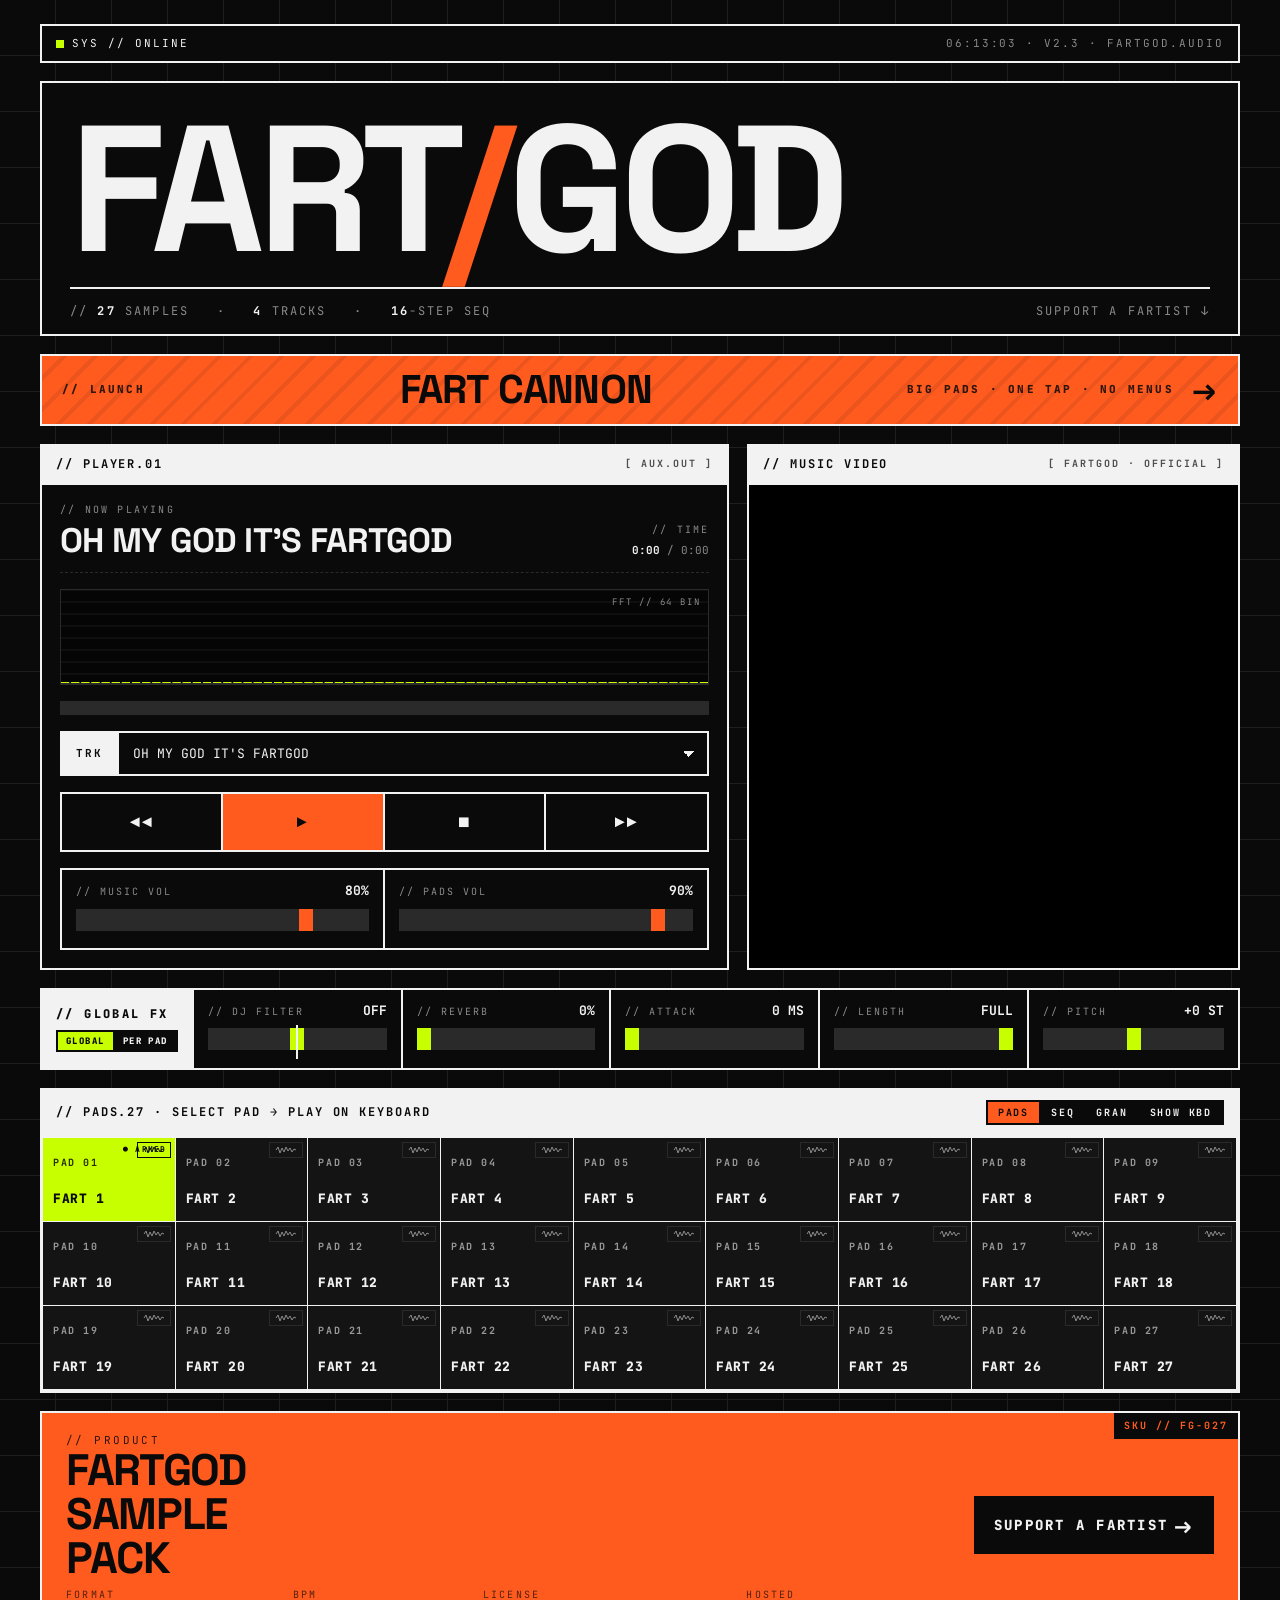
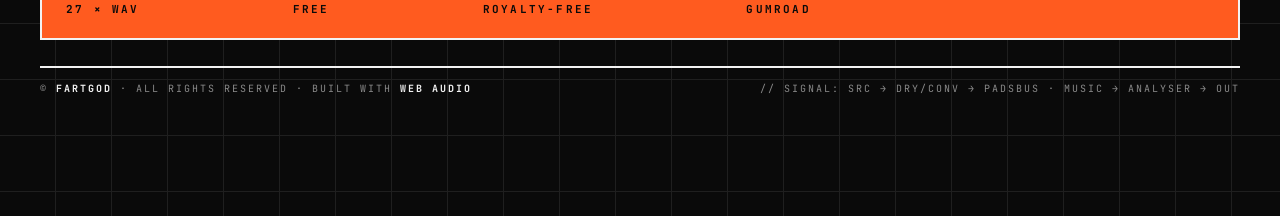
==== index.html @ 4e1d1c71 "Per-pad start/end trim + per-pad DJ filter scope PER-PAD TRIM - Each pad gets a small waveform icon " ====
<!DOCTYPE html>
<html lang="en">
<head>
    <meta charset="UTF-8">
    <meta name="viewport" content="width=device-width, initial-scale=1.0, maximum-scale=1.0, user-scalable=no">
    <meta name="theme-color" content="#0a0a0a">
    <title>fartGOD // SAMPLE PACK</title>
    <link rel="preconnect" href="https://fonts.googleapis.com">
    <link rel="preconnect" href="https://fonts.gstatic.com" crossorigin>
    <link href="https://fonts.googleapis.com/css2?family=JetBrains+Mono:wght@400;500;700;800&family=Space+Grotesk:wght@500;700&display=swap" rel="stylesheet">
    <style>
        :root {
            --bg: #0a0a0a;
            --fg: #f2f2f2;
            --dim: #8a8a8a;
            --mute: #2a2a2a;
            --line: #1f1f1f;
            --accent: #ff5b1f;
            --accent-2: #c8ff00;
            --pad: #141414;
            --pad-hi: #1c1c1c;
            --black-key: #060606;
        }

        * { margin: 0; padding: 0; box-sizing: border-box; }

        html, body {
            background: var(--bg);
            color: var(--fg);
            font-family: 'JetBrains Mono', ui-monospace, Menlo, monospace;
            font-size: 14px;
            line-height: 1.4;
            -webkit-font-smoothing: antialiased;
            -webkit-tap-highlight-color: transparent;
            /* Vertical scroll only — disables double-tap zoom AND
               horizontal swipe-pan on the whole page. */
            touch-action: pan-y;
            overscroll-behavior: none;
        }
        input[type="range"] { touch-action: none; }
        button, .pad, .step, .wkey, .bkey { touch-action: manipulation; }

        /* No text highlighting on double-tap — feels like an app */
        html, body, button, .pad, .step, .head, .topbar, .footer,
        .hero, .module-head, .knob .klbl, .gfx .klbl, .gran-knob .klbl,
        .seq-editing, .pack-head-actions, .seq-transport, .stepper,
        .buy, .cannon, .rev-cycle, .oct-ctrl, .kbd-head {
            -webkit-user-select: none;
            user-select: none;
        }
        input[type="number"], select { -webkit-user-select: text; user-select: text; }

        /* Bigger slider hit targets — easier to grab on touch screens */
        input[type="range"] { height: 22px !important; }
        input[type="range"]::-webkit-slider-thumb { width: 14px !important; height: 22px !important; }
        input[type="range"]::-moz-range-thumb    { width: 14px !important; height: 22px !important; }

        body {
            min-height: 100vh;
            background-image:
                linear-gradient(var(--line) 1px, transparent 1px),
                linear-gradient(90deg, var(--line) 1px, transparent 1px);
            background-size: 56px 56px;
            background-position: -1px -1px;
            overflow-x: hidden;
        }

        .wrap {
            max-width: 1240px;
            margin: 0 auto;
            padding: 24px 20px 120px;
        }

        /* Top bar */
        .topbar {
            display: flex;
            justify-content: space-between;
            align-items: center;
            border: 2px solid var(--fg);
            padding: 10px 14px;
            background: var(--bg);
            font-size: 11px;
            text-transform: uppercase;
            letter-spacing: 0.18em;
            margin-bottom: 18px;
        }
        .topbar .meta { color: var(--dim); }
        .topbar .live::before {
            content: "";
            display: inline-block;
            width: 8px; height: 8px;
            background: var(--accent-2);
            margin-right: 8px;
            vertical-align: middle;
            animation: blink 1.2s steps(2) infinite;
        }
        @keyframes blink { 50% { opacity: 0.2; } }

        /* Hero */
        .hero {
            border: 2px solid var(--fg);
            background: var(--bg);
            padding: 28px 28px 0;
            position: relative;
            overflow: hidden;
            margin-bottom: 18px;
        }
        .hero h1 {
            font-family: 'Space Grotesk', sans-serif;
            font-weight: 700;
            font-size: clamp(56px, 14vw, 184px);
            letter-spacing: -0.04em;
            line-height: 0.88;
            text-transform: uppercase;
            color: var(--fg);
            margin: 0;
        }
        .hero h1 .slash { color: var(--accent); }
        .hero .tag {
            display: flex;
            justify-content: space-between;
            align-items: flex-end;
            margin-top: 18px;
            padding: 14px 0;
            border-top: 2px solid var(--fg);
            font-size: 12px;
            text-transform: uppercase;
            letter-spacing: 0.18em;
            color: var(--dim);
            flex-wrap: wrap;
            gap: 12px;
        }
        .hero .tag b { color: var(--fg); font-weight: 700; }

        /* Grid */
        .grid {
            display: grid;
            grid-template-columns: 1.4fr 1fr;
            gap: 18px;
        }
        @media (max-width: 900px) {
            .grid { grid-template-columns: 1fr; }
        }

        /* Module */
        .module {
            border: 2px solid var(--fg);
            background: var(--bg);
            display: flex;
            flex-direction: column;
        }
        .module-head {
            display: flex;
            justify-content: space-between;
            align-items: center;
            padding: 10px 14px;
            border-bottom: 2px solid var(--fg);
            background: var(--fg);
            color: var(--bg);
            font-weight: 700;
            text-transform: uppercase;
            letter-spacing: 0.16em;
            font-size: 12px;
            flex-wrap: wrap;
            gap: 8px;
        }
        .module-head .id {
            font-size: 10px;
            opacity: 0.7;
            letter-spacing: 0.2em;
        }
        .module-body {
            padding: 18px;
            display: flex;
            flex-direction: column;
            gap: 16px;
            flex: 1;
        }

        /* Player */
        .player .now {
            display: flex;
            align-items: flex-end;
            justify-content: space-between;
            gap: 16px;
            padding-bottom: 14px;
            border-bottom: 1px dashed var(--mute);
        }
        .player .now .track {
            font-family: 'Space Grotesk', sans-serif;
            font-size: clamp(22px, 3.4vw, 34px);
            font-weight: 700;
            letter-spacing: -0.02em;
            line-height: 1.05;
            min-width: 0;
            word-break: break-word;
        }
        .player .now .lbl {
            font-size: 10px;
            letter-spacing: 0.22em;
            text-transform: uppercase;
            color: var(--dim);
            margin-bottom: 6px;
        }
        .player .now .time {
            font-size: 11px;
            color: var(--dim);
            text-align: right;
            white-space: nowrap;
        }
        .player .time b { color: var(--fg); font-weight: 700; }

        /* Visualizer */
        .viz {
            position: relative;
            height: 96px;
            background: #050505;
            border: 1px solid var(--mute);
            overflow: hidden;
        }
        .viz canvas { display: block; width: 100%; height: 100%; }
        .viz::after {
            content: "FFT // 64 BIN";
            position: absolute;
            top: 6px; right: 8px;
            font-size: 9px;
            letter-spacing: 0.2em;
            color: var(--dim);
            pointer-events: none;
        }

        /* Progress */
        .progress {
            position: relative;
            height: 14px;
            background: var(--mute);
            cursor: pointer;
        }
        .progress-fill {
            position: absolute;
            top: 0; left: 0; bottom: 0;
            width: 0%;
            background: var(--accent);
            pointer-events: none;
        }

        /* Transport */
        .transport {
            display: grid;
            grid-template-columns: repeat(4, 1fr);
            gap: 0;
            border: 2px solid var(--fg);
        }
        .tbtn {
            background: var(--bg);
            color: var(--fg);
            border: none;
            border-right: 2px solid var(--fg);
            padding: 16px 8px;
            font-family: inherit;
            font-size: 16px;
            font-weight: 700;
            cursor: pointer;
            transition: background 60ms linear, color 60ms linear;
            text-transform: uppercase;
            letter-spacing: 0.1em;
            min-height: 56px;
            display: flex;
            align-items: center;
            justify-content: center;
        }
        .tbtn:last-child { border-right: none; }
        .tbtn:hover { background: var(--fg); color: var(--bg); }
        .tbtn:active { background: var(--accent); color: var(--bg); }
        .tbtn.primary { background: var(--accent); color: var(--bg); }
        .tbtn.primary:hover { background: var(--accent-2); color: var(--bg); }

        /* Song selector */
        .song-pick {
            display: flex;
            align-items: stretch;
            border: 2px solid var(--fg);
        }
        .song-pick label {
            background: var(--fg);
            color: var(--bg);
            padding: 0 14px;
            display: flex;
            align-items: center;
            font-size: 11px;
            font-weight: 700;
            text-transform: uppercase;
            letter-spacing: 0.18em;
        }
        .song-pick select {
            flex: 1;
            background: var(--bg);
            color: var(--fg);
            border: none;
            border-left: 2px solid var(--fg);
            padding: 12px 14px;
            font-family: inherit;
            font-size: 13px;
            cursor: pointer;
            appearance: none;
            -webkit-appearance: none;
            background-image:
                linear-gradient(45deg, transparent 50%, var(--fg) 50%),
                linear-gradient(135deg, var(--fg) 50%, transparent 50%);
            background-position: calc(100% - 18px) 50%, calc(100% - 12px) 50%;
            background-size: 6px 6px;
            background-repeat: no-repeat;
            padding-right: 36px;
        }
        .song-pick select:focus { outline: 2px solid var(--accent); outline-offset: -4px; }

        /* Knob row — 2 sliders: MUSIC VOL / PADS VOL (reverb moved to GLOBAL FX) */
        .knob-row {
            display: grid;
            grid-template-columns: repeat(2, 1fr);
            gap: 0;
            border: 2px solid var(--fg);
        }
        .knob {
            padding: 12px 14px;
            border-right: 2px solid var(--fg);
        }
        .knob:last-child { border-right: none; }
        .knob .klbl {
            display: flex;
            justify-content: space-between;
            align-items: baseline;
            font-size: 10px;
            text-transform: uppercase;
            letter-spacing: 0.2em;
            color: var(--dim);
            margin-bottom: 8px;
        }
        .knob .klbl b { color: var(--fg); font-weight: 700; font-size: 13px; letter-spacing: 0; }
        .knob input[type="range"] {
            width: 100%;
            height: 10px;
            -webkit-appearance: none;
            appearance: none;
            background: var(--mute);
            outline: none;
            cursor: pointer;
        }
        .knob input[type="range"]::-webkit-slider-thumb {
            -webkit-appearance: none;
            appearance: none;
            width: 6px;
            height: 18px;
            background: var(--accent);
            cursor: pointer;
            border: none;
        }
        .knob input[type="range"]::-moz-range-thumb {
            width: 6px;
            height: 18px;
            background: var(--accent);
            cursor: pointer;
            border: none;
            border-radius: 0;
        }
        @media (max-width: 600px) {
            .knob-row { grid-template-columns: 1fr; }
            .knob { border-right: none; border-bottom: 2px solid var(--fg); }
            .knob:last-child { border-bottom: none; }
        }

        /* Buy block */
        .buy {
            border: 2px solid var(--fg);
            background: var(--accent);
            color: var(--bg);
            padding: 22px;
            display: flex;
            flex-direction: column;
            justify-content: space-between;
            position: relative;
            overflow: hidden;
            min-height: 320px;
        }
        .buy .barcode {
            position: absolute;
            top: 0; right: 0;
            padding: 6px 10px;
            background: var(--bg);
            color: var(--accent);
            font-size: 10px;
            letter-spacing: 0.2em;
            font-weight: 700;
        }
        .buy h2 {
            font-family: 'Space Grotesk', sans-serif;
            font-size: clamp(38px, 6vw, 64px);
            line-height: 0.92;
            letter-spacing: -0.03em;
            text-transform: uppercase;
            margin-bottom: 10px;
        }
        .buy .detail {
            font-size: 11px;
            text-transform: uppercase;
            letter-spacing: 0.2em;
            margin-top: 10px;
            display: grid;
            grid-template-columns: 1fr 1fr;
            gap: 6px 16px;
        }
        .buy .detail div span { display: block; opacity: 0.7; font-size: 10px; }
        .buy .detail div b { display: block; font-weight: 700; }
        .buy .cta {
            display: flex;
            align-items: center;
            justify-content: space-between;
            background: var(--bg);
            color: var(--fg);
            padding: 16px 18px;
            font-weight: 800;
            text-transform: uppercase;
            letter-spacing: 0.16em;
            font-size: 14px;
            text-decoration: none;
            margin-top: 22px;
            border: 2px solid var(--bg);
            transition: background 80ms linear, color 80ms linear;
        }
        .buy .cta:hover {
            background: var(--accent-2);
            color: var(--bg);
            border-color: var(--bg);
        }
        .buy .cta .arrow {
            font-family: 'Space Grotesk', sans-serif;
            font-weight: 700;
            font-size: 22px;
            line-height: 1;
        }

        /* Sample pack module */
        .pack { margin-top: 18px; }
        .pack-head-actions {
            display: flex;
            gap: 0;
            border: 2px solid var(--bg);
            flex-wrap: wrap;
        }
        .pack-head-actions button {
            background: var(--bg);
            color: var(--fg);
            border: none;
            border-left: 2px solid var(--bg);
            padding: 4px 10px;
            font-family: inherit;
            font-size: 10px;
            font-weight: 700;
            text-transform: uppercase;
            letter-spacing: 0.18em;
            cursor: pointer;
        }
        .pack-head-actions button:first-child { border-left: none; }
        .pack-head-actions button.on { background: var(--accent); color: var(--bg); }
        .pack-head-actions button.mode-seq { background: var(--accent-2); color: var(--bg); }
        .pack-head-actions button.mode-tab.on[data-mode="PADS"] { background: var(--accent);   color: var(--bg); }
        .pack-head-actions button.mode-tab.on[data-mode="SEQ"]  { background: var(--accent-2); color: var(--bg); }
        .pack-head-actions button.mode-tab.on[data-mode="GRAN"] { background: #b06bff;         color: var(--bg); }

        .pads {
            display: grid;
            grid-template-columns: repeat(9, 1fr);
            gap: 0;
            border: 1px solid var(--fg);
        }
        @media (max-width: 900px) { .pads { grid-template-columns: repeat(6, 1fr); } }
        @media (max-width: 520px) { .pads { grid-template-columns: repeat(4, 1fr); } }
        .pad {
            position: relative;
            background: var(--pad);
            color: var(--fg);
            border: none;
            border-right: 1px solid var(--fg);
            border-bottom: 1px solid var(--fg);
            padding: 18px 10px 14px;
            cursor: pointer;
            font-family: inherit;
            font-weight: 700;
            font-size: 13px;
            text-align: left;
            min-height: 84px;
            transition: background 60ms linear;
            display: flex;
            flex-direction: column;
            justify-content: space-between;
        }
        .pad:hover { background: var(--pad-hi); }
        .pad:active, .pad.fire { background: var(--accent); color: var(--bg); }
        .pad.armed {
            background: var(--accent-2);
            color: var(--bg);
        }
        .pad.armed::after {
            content: "● ARMED";
            position: absolute;
            top: 6px; right: 8px;
            font-size: 8px;
            letter-spacing: 0.16em;
            font-weight: 700;
        }
        .pad .num {
            font-size: 10px;
            opacity: 0.6;
            letter-spacing: 0.16em;
            text-transform: uppercase;
        }
        .pad .name {
            font-size: 13px;
            font-weight: 800;
            text-transform: uppercase;
            letter-spacing: 0.04em;
            margin-top: 6px;
        }
        .pad.armed .num, .pad:active .num, .pad.fire .num { opacity: 0.85; }
        .pad .seq-flag {
            position: absolute;
            top: 6px;
            right: 8px;
            font-size: 9px;
            font-weight: 800;
            letter-spacing: 0.1em;
            background: var(--accent-2);
            color: var(--bg);
            padding: 1px 5px;
            display: none;
        }
        .pad.has-seq .seq-flag { display: block; }
        .pad.armed .seq-flag { display: none; }

        /* Tiny waveform icon — opens the trim editor for that pad */
        .pad-edit {
            position: absolute;
            top: 4px;
            right: 4px;
            background: transparent;
            color: var(--dim);
            border: 1px solid var(--mute);
            padding: 3px 5px;
            cursor: pointer;
            line-height: 0;
            z-index: 2;
            transition: color 60ms linear, border-color 60ms linear, background 60ms linear;
        }
        .pad-edit:hover {
            color: var(--accent-2);
            border-color: var(--accent-2);
            background: rgba(0,0,0,0.4);
        }
        .pad-edit svg { display: block; }
        .pad.armed .pad-edit { color: var(--bg); border-color: var(--bg); }
        .pad.armed .pad-edit:hover { color: var(--bg); border-color: var(--bg); background: rgba(255,255,255,0.18); }
        .pad.has-trim .pad-edit { color: var(--accent-2); border-color: var(--accent-2); }

        /* Trim modal */
        .trim-modal {
            display: none;
            position: fixed;
            inset: 0;
            background: rgba(0,0,0,0.85);
            z-index: 1000;
            align-items: center;
            justify-content: center;
            padding: 20px;
        }
        .trim-modal.show { display: flex; }
        .trim-content {
            background: var(--bg);
            border: 2px solid var(--fg);
            width: 100%;
            max-width: 720px;
        }
        .trim-head {
            background: var(--fg);
            color: var(--bg);
            padding: 10px 14px;
            display: flex;
            justify-content: space-between;
            align-items: center;
            font-size: 12px;
            text-transform: uppercase;
            letter-spacing: 0.18em;
            font-weight: 700;
            border-bottom: 2px solid var(--fg);
        }
        .trim-head b { color: var(--accent); }
        .trim-head button {
            background: var(--bg);
            color: var(--fg);
            border: none;
            padding: 4px 14px;
            font-family: inherit;
            font-weight: 800;
            font-size: 11px;
            text-transform: uppercase;
            letter-spacing: 0.16em;
            cursor: pointer;
        }
        .trim-head button:hover { background: var(--accent); color: var(--bg); }
        .trim-wave-wrap {
            position: relative;
            height: 180px;
            background: #050505;
            overflow: hidden;
            border-bottom: 2px solid var(--fg);
            user-select: none;
            touch-action: none;
        }
        .trim-canvas { width: 100%; height: 100%; display: block; }
        .trim-region {
            position: absolute;
            top: 0; bottom: 0;
            background: rgba(255, 91, 31, 0.18);
            border-left: 2px solid var(--accent);
            border-right: 2px solid var(--accent);
            pointer-events: none;
            z-index: 1;
        }
        .trim-handle {
            position: absolute;
            top: 0; bottom: 0;
            width: 14px;
            margin-left: -7px;
            cursor: ew-resize;
            z-index: 3;
            background: transparent;
        }
        .trim-handle::after {
            content: "";
            position: absolute;
            left: 5px;
            top: 0;
            bottom: 0;
            width: 4px;
            background: var(--accent);
        }
        .trim-handle:hover::after { background: var(--accent-2); }
        .trim-controls {
            padding: 12px 16px;
            display: flex;
            align-items: center;
            gap: 18px;
            font-size: 11px;
            text-transform: uppercase;
            letter-spacing: 0.18em;
            color: var(--dim);
            flex-wrap: wrap;
        }
        .trim-controls b { color: var(--accent); font-weight: 700; }
        .trim-controls button {
            background: var(--bg);
            color: var(--fg);
            border: 2px solid var(--fg);
            padding: 8px 14px;
            font-family: inherit;
            font-weight: 800;
            font-size: 11px;
            text-transform: uppercase;
            letter-spacing: 0.16em;
            cursor: pointer;
        }
        .trim-controls button:hover { background: var(--fg); color: var(--bg); }
        .trim-controls #trim-preview { margin-left: auto; }

        /* GFX scope toggle (Global vs Per Pad) */
        .fx-scope {
            display: flex;
            align-items: stretch;
            border: 2px solid var(--bg);
            background: var(--bg);
            margin-top: 4px;
        }
        .fx-scope button {
            background: var(--bg);
            color: var(--fg);
            border: none;
            border-right: 2px solid var(--bg);
            padding: 3px 8px;
            font-family: inherit;
            font-size: 9px;
            font-weight: 800;
            letter-spacing: 0.16em;
            text-transform: uppercase;
            cursor: pointer;
        }
        .fx-scope button:last-child { border-right: none; }
        .fx-scope button.on { background: var(--accent-2); color: var(--bg); }

        /* Sequencer */
        .seq {
            display: none;
            border-top: 2px solid var(--fg);
        }
        .seq.show { display: block; }
        .seq-bar {
            display: flex;
            align-items: stretch;
            border-bottom: 2px solid var(--fg);
            flex-wrap: wrap;
        }
        .seq-transport {
            display: flex;
            border-right: 2px solid var(--fg);
        }
        .seq-transport button {
            background: var(--bg);
            color: var(--fg);
            border: none;
            border-right: 2px solid var(--fg);
            padding: 12px 16px;
            font-family: inherit;
            font-size: 13px;
            font-weight: 800;
            cursor: pointer;
            text-transform: uppercase;
            letter-spacing: 0.12em;
            min-width: 56px;
        }
        .seq-transport button:last-child { border-right: none; }
        .seq-transport button:hover { background: var(--fg); color: var(--bg); }
        .seq-transport button.play.on { background: var(--accent); color: var(--bg); }
        .stepper {
            display: flex;
            align-items: stretch;
            border-right: 2px solid var(--fg);
        }
        .stepper:last-child { border-right: none; }
        .stepper .slbl {
            background: var(--fg);
            color: var(--bg);
            padding: 0 12px;
            display: flex;
            align-items: center;
            font-size: 10px;
            font-weight: 700;
            text-transform: uppercase;
            letter-spacing: 0.2em;
        }
        .stepper input[type="number"] {
            width: 64px;
            background: var(--bg);
            color: var(--fg);
            border: none;
            border-left: 2px solid var(--fg);
            border-right: 2px solid var(--fg);
            padding: 0 8px;
            font-family: inherit;
            font-size: 14px;
            font-weight: 700;
            text-align: center;
            -moz-appearance: textfield;
        }
        .stepper input[type="number"]::-webkit-outer-spin-button,
        .stepper input[type="number"]::-webkit-inner-spin-button {
            -webkit-appearance: none;
            margin: 0;
        }
        .stepper button {
            background: var(--bg);
            color: var(--fg);
            border: none;
            padding: 0 14px;
            font-family: inherit;
            font-size: 16px;
            font-weight: 700;
            cursor: pointer;
        }
        .stepper button.minus { border-right: 2px solid var(--fg); }
        .stepper button.plus  { border-left: 2px solid var(--fg); }
        .stepper button:hover { background: var(--fg); color: var(--bg); }

        .seq-editing {
            padding: 10px 14px;
            font-size: 11px;
            text-transform: uppercase;
            letter-spacing: 0.18em;
            background: var(--bg);
            color: var(--dim);
        }
        .seq-editing b { color: var(--fg); font-weight: 700; }
        .seq-editing .step-counter { color: var(--accent-2); font-weight: 700; }

        .seq-steps-wrap { overflow-x: auto; }
        .seq-steps {
            display: grid;
            border-top: 1px solid var(--fg);
            min-width: 100%;
        }
        .step {
            background: var(--pad);
            color: var(--dim);
            border: none;
            border-right: 1px solid var(--fg);
            border-bottom: 1px solid var(--fg);
            cursor: pointer;
            padding: 14px 2px 10px;
            font-family: inherit;
            font-size: 10px;
            font-weight: 800;
            text-align: center;
            min-height: 64px;
            min-width: 36px;
            transition: background 60ms linear;
            display: flex;
            flex-direction: column;
            justify-content: space-between;
            align-items: center;
            text-transform: uppercase;
            letter-spacing: 0.1em;
        }
        .step.beat { background: var(--pad-hi); }
        .step:hover { background: #222; }
        .step.on { background: var(--accent); color: var(--bg); }
        .step.now {
            background: var(--accent-2) !important;
            color: var(--bg) !important;
            box-shadow: inset 0 0 0 3px var(--bg);
            z-index: 2;
            position: relative;
        }
        .step .dot {
            width: 10px;
            height: 10px;
            background: transparent;
            border: 1px solid var(--dim);
        }
        .step.on .dot { background: var(--bg); border-color: var(--bg); }
        .step.now .dot { background: var(--bg); border-color: var(--bg); }
        .step.on.now .dot { background: var(--accent); border-color: var(--accent); }

        /* Granular panel */
        .gran {
            display: none;
            border-top: 2px solid var(--fg);
        }
        .gran.show { display: block; }
        .gran-bar {
            display: flex;
            align-items: stretch;
            border-bottom: 2px solid var(--fg);
            flex-wrap: wrap;
        }
        .gran-info {
            flex: 1;
            display: flex;
            align-items: center;
            padding: 0 14px;
            font-size: 11px;
            text-transform: uppercase;
            letter-spacing: 0.18em;
            color: var(--dim);
            min-height: 44px;
        }
        .gran-info b { color: var(--accent-2); font-weight: 700; margin-left: 8px; }
        .gran-knobs {
            display: grid;
            grid-template-columns: repeat(4, 1fr);
            gap: 0;
        }
        @media (max-width: 900px) { .gran-knobs { grid-template-columns: repeat(2, 1fr); } }
        @media (max-width: 520px) { .gran-knobs { grid-template-columns: 1fr; } }
        .gran-knob {
            padding: 12px 14px;
            border-right: 1px solid var(--fg);
            border-bottom: 1px solid var(--fg);
        }
        .gran-knob:last-child { border-right: none; }
        .gran-knob .klbl {
            display: flex;
            justify-content: space-between;
            align-items: baseline;
            font-size: 10px;
            text-transform: uppercase;
            letter-spacing: 0.2em;
            color: var(--dim);
            margin-bottom: 8px;
        }
        .gran-knob .klbl b { color: var(--fg); font-weight: 700; font-size: 13px; letter-spacing: 0; }
        .gran-knob input[type="range"] {
            width: 100%;
            height: 10px;
            -webkit-appearance: none;
            appearance: none;
            background: var(--mute);
            outline: none;
            cursor: pointer;
        }
        .gran-knob input[type="range"]::-webkit-slider-thumb {
            -webkit-appearance: none;
            appearance: none;
            width: 6px;
            height: 18px;
            background: var(--accent-2);
            cursor: pointer;
            border: none;
        }
        .gran-knob input[type="range"]::-moz-range-thumb {
            width: 6px;
            height: 18px;
            background: var(--accent-2);
            cursor: pointer;
            border: none;
            border-radius: 0;
        }
        .pack-head-actions button.mode-gran { background: #b06bff; color: var(--bg); }

        /* Music video module (sits in the grid, fills the column) */
        .video {
            display: flex;
            flex-direction: column;
        }
        .video-frame {
            position: relative;
            width: 100%;
            flex: 1;
            min-height: 280px;
            background: #000;
        }
        .video-frame iframe {
            position: absolute;
            inset: 0;
            width: 100%;
            height: 100%;
            border: none;
            display: block;
        }
        @media (max-width: 900px) {
            .video-frame { aspect-ratio: 16 / 9; flex: none; }
        }

        /* Buy block (horizontal — sits below the pack module) */
        .buy.buy-below {
            margin-top: 18px;
            flex-direction: row;
            align-items: center;
            min-height: 0;
            gap: 28px;
            padding: 20px 24px;
        }
        .buy.buy-below > div:not(.barcode) { flex: 1; }
        .buy.buy-below h2 {
            font-size: clamp(28px, 4vw, 44px);
            line-height: 1;
            margin-bottom: 8px;
        }
        .buy.buy-below .detail {
            grid-template-columns: repeat(4, auto);
            gap: 4px 18px;
            margin-top: 8px;
        }
        .buy.buy-below .cta {
            margin-top: 0;
            min-width: 240px;
            flex-shrink: 0;
        }
        @media (max-width: 720px) {
            .buy.buy-below { flex-direction: column; align-items: stretch; gap: 14px; }
            .buy.buy-below .detail { grid-template-columns: repeat(2, 1fr); }
            .buy.buy-below .cta { min-width: 0; }
        }

        /* Global FX strip */
        .gfx {
            margin-top: 18px;
            border: 2px solid var(--fg);
            background: var(--bg);
            display: grid;
            grid-template-columns: auto repeat(5, 1fr);
            align-items: stretch;
        }
        .gfx .gfx-title {
            background: var(--fg);
            color: var(--bg);
            padding: 8px 14px;
            font-weight: 800;
            text-transform: uppercase;
            letter-spacing: 0.2em;
            font-size: 12px;
            display: flex;
            flex-direction: column;
            justify-content: center;
            align-items: flex-start;
            gap: 4px;
            border-right: 2px solid var(--fg);
            min-height: 72px;
            white-space: nowrap;
        }
        .gfx .gfx-knob {
            padding: 12px 14px;
            border-right: 2px solid var(--fg);
            min-width: 0;
        }
        .gfx .gfx-knob:last-child { border-right: none; }
        .gfx .klbl {
            display: flex;
            justify-content: space-between;
            align-items: baseline;
            font-size: 10px;
            text-transform: uppercase;
            letter-spacing: 0.2em;
            color: var(--dim);
            margin-bottom: 8px;
        }
        .gfx .klbl b { color: var(--fg); font-weight: 700; font-size: 13px; letter-spacing: 0; }
        .gfx input[type="range"] {
            width: 100%;
            height: 10px;
            -webkit-appearance: none;
            appearance: none;
            background: var(--mute);
            outline: none;
            cursor: pointer;
        }
        .gfx input[type="range"]::-webkit-slider-thumb {
            -webkit-appearance: none;
            appearance: none;
            width: 6px; height: 18px;
            background: var(--accent-2);
            cursor: pointer;
            border: none;
        }
        .gfx input[type="range"]::-moz-range-thumb {
            width: 6px; height: 18px;
            background: var(--accent-2);
            cursor: pointer;
            border: none;
            border-radius: 0;
        }
        .filter-track {
            position: relative;
        }
        .filter-track::before {
            content: "";
            position: absolute;
            left: 50%;
            top: -3px;
            bottom: -3px;
            width: 2px;
            background: var(--fg);
            transform: translateX(-50%);
            pointer-events: none;
            z-index: 1;
        }
        @media (max-width: 900px) {
            .gfx { grid-template-columns: 1fr 1fr; }
            .gfx .gfx-title { grid-column: 1 / -1; border-right: none; border-bottom: 2px solid var(--fg); }
            .gfx .gfx-knob { border-bottom: 1px solid var(--fg); }
            .gfx .gfx-knob:nth-last-child(-n+2) { border-bottom: none; }
        }
        @media (max-width: 520px) {
            .gfx { grid-template-columns: 1fr; }
            .gfx .gfx-knob { border-right: none; }
            .gfx .gfx-knob:not(:last-child) { border-bottom: 1px solid var(--fg); }
        }

        /* REC arm button */
        .seq-transport button.rec.on {
            background: var(--danger);
            color: var(--fg);
            animation: rec-pulse 1s ease-in-out infinite;
        }
        @keyframes rec-pulse {
            0%, 100% { opacity: 1; }
            50%      { opacity: 0.55; }
        }
        .seq-transport button.metro.on {
            background: var(--accent-2);
            color: var(--bg);
        }

        /* Push BPM + STEPS to the right side of the seq bar */
        .stepper.bpm-stepper { margin-left: auto; }
        @media (max-width: 700px) {
            .stepper.bpm-stepper { margin-left: 0; }
        }

        /* Export button — drag to DAW */
        .seq-transport button.export {
            background: var(--accent-2);
            color: var(--bg);
            cursor: grab;
        }
        .seq-transport button.export:hover { background: var(--accent); color: var(--bg); }
        .seq-transport button.export:active { cursor: grabbing; }
        .seq-transport button.export.empty {
            background: var(--mute);
            color: var(--dim);
            cursor: not-allowed;
        }
        .seq-transport button.export.empty:hover { background: var(--mute); color: var(--dim); }

        /* Reverb style cycle (inside the reverb knob) */
        .rev-cycle {
            display: flex;
            align-items: stretch;
            border: 1px solid var(--fg);
            margin: 4px 0 10px;
            height: 30px;
        }
        .rev-cycle button {
            background: var(--bg);
            color: var(--fg);
            border: none;
            font-family: inherit;
            font-weight: 800;
            font-size: 12px;
            cursor: pointer;
            padding: 0 12px;
            transition: background 60ms linear, color 60ms linear;
        }
        .rev-cycle button:hover { background: var(--accent); color: var(--bg); }
        .rev-cycle button:first-child { border-right: 1px solid var(--fg); }
        .rev-cycle button:last-child  { border-left:  1px solid var(--fg); }
        .rev-cycle .name {
            flex: 1;
            display: flex;
            align-items: center;
            justify-content: center;
            color: var(--accent);
            font-weight: 800;
            font-size: 11px;
            text-transform: uppercase;
            letter-spacing: 0.18em;
            padding: 0 4px;
            text-align: center;
            white-space: nowrap;
            overflow: hidden;
        }

        /* Reverb style strip */
        .fxrack {
            margin-top: 18px;
            border: 2px solid var(--fg);
            background: var(--bg);
            display: flex;
            align-items: stretch;
            flex-wrap: wrap;
        }
        .fxrack .fxlbl {
            background: var(--fg);
            color: var(--bg);
            padding: 10px 14px;
            font-weight: 800;
            font-size: 12px;
            text-transform: uppercase;
            letter-spacing: 0.18em;
            display: flex;
            align-items: center;
        }
        .fxrack .styles {
            flex: 1;
            display: grid;
            grid-template-columns: repeat(6, 1fr);
            border-left: 2px solid var(--fg);
        }
        @media (max-width: 900px) { .fxrack .styles { grid-template-columns: repeat(3, 1fr); } }
        @media (max-width: 520px) { .fxrack .styles { grid-template-columns: repeat(2, 1fr); } }
        .fxrack .rev-style {
            background: var(--bg);
            color: var(--fg);
            border: none;
            border-right: 1px solid var(--fg);
            border-bottom: 1px solid var(--fg);
            padding: 14px 8px;
            font-family: inherit;
            font-size: 11px;
            font-weight: 800;
            text-transform: uppercase;
            letter-spacing: 0.16em;
            cursor: pointer;
            min-height: 48px;
            transition: background 60ms linear, color 60ms linear;
        }
        .fxrack .rev-style:hover { background: var(--fg); color: var(--bg); }
        .fxrack .rev-style.on { background: var(--accent); color: var(--bg); }

        /* Keyboard (toggleable) */
        .kbd-wrap {
            margin-top: 18px;
            border: 2px solid var(--fg);
            display: none;
        }
        .kbd-wrap.show { display: block; }
        .kbd-head {
            display: flex;
            justify-content: space-between;
            align-items: center;
            padding: 10px 14px;
            background: var(--fg);
            color: var(--bg);
            font-weight: 700;
            text-transform: uppercase;
            letter-spacing: 0.16em;
            font-size: 12px;
            flex-wrap: wrap;
            gap: 10px;
        }
        .kbd-head .hint {
            font-size: 10px;
            opacity: 0.75;
            font-weight: 500;
            letter-spacing: 0.18em;
        }
        .oct-ctrl {
            display: flex;
            align-items: stretch;
            gap: 0;
            border: 2px solid var(--bg);
        }
        .oct-ctrl button {
            background: var(--bg);
            color: var(--fg);
            border: none;
            border-right: 2px solid var(--bg);
            font-family: inherit;
            font-weight: 800;
            font-size: 12px;
            padding: 4px 12px;
            cursor: pointer;
            text-transform: uppercase;
            letter-spacing: 0.12em;
        }
        .oct-ctrl button:last-child { border-right: none; }
        .oct-ctrl button:hover { background: var(--accent); color: var(--bg); }
        .oct-ctrl .oct-val {
            background: var(--bg);
            color: var(--accent-2);
            padding: 4px 10px;
            font-weight: 800;
            font-size: 13px;
            min-width: 44px;
            text-align: center;
            display: flex;
            align-items: center;
            justify-content: center;
            border-right: 2px solid var(--bg);
        }

        .kbd-body {
            padding: 22px 14px;
            background: var(--bg);
            overflow-x: auto;
        }
        .keys {
            position: relative;
            width: 502px;
            height: 168px;
            margin: 0 auto;
            user-select: none;
        }
        .wkey, .bkey {
            position: absolute;
            font-family: inherit;
            font-weight: 800;
            cursor: pointer;
            text-transform: uppercase;
            letter-spacing: 0.08em;
            display: flex;
            flex-direction: column;
            justify-content: flex-end;
            align-items: center;
            transition: background 50ms linear, color 50ms linear;
        }
        .wkey {
            width: 52px;
            height: 168px;
            background: var(--fg);
            color: var(--bg);
            border: 2px solid var(--bg);
            padding-bottom: 10px;
            font-size: 14px;
            z-index: 1;
        }
        .wkey .note {
            font-size: 9px;
            opacity: 0.55;
            letter-spacing: 0.18em;
            margin-bottom: 4px;
        }
        .wkey:hover { background: #ddd; }
        .wkey.fire {
            background: var(--accent);
            color: var(--bg);
            border-color: var(--accent);
        }
        .bkey {
            width: 32px;
            height: 102px;
            background: var(--black-key);
            color: var(--fg);
            border: 2px solid var(--bg);
            padding-bottom: 8px;
            font-size: 12px;
            z-index: 2;
            box-shadow: 0 4px 0 #000 inset;
        }
        .bkey .note {
            font-size: 8px;
            opacity: 0.65;
            letter-spacing: 0.18em;
            margin-bottom: 4px;
            color: var(--dim);
        }
        .bkey:hover { background: #1a1a1a; }
        .bkey.fire {
            background: var(--accent);
            color: var(--bg);
            border-color: var(--accent);
            box-shadow: none;
        }

        /* Footer */
        .footer {
            margin-top: 26px;
            border-top: 2px solid var(--fg);
            padding-top: 14px;
            display: flex;
            justify-content: space-between;
            align-items: center;
            font-size: 10px;
            text-transform: uppercase;
            letter-spacing: 0.2em;
            color: var(--dim);
            flex-wrap: wrap;
            gap: 8px;
        }
        .footer b { color: var(--fg); font-weight: 700; }

        /* FART CANNON launcher */
        .cannon {
            display: flex;
            align-items: center;
            justify-content: space-between;
            gap: 18px;
            border: 2px solid var(--fg);
            background: var(--accent);
            color: var(--bg);
            text-decoration: none;
            padding: 14px 20px;
            margin-bottom: 18px;
            transition: background 80ms linear, transform 80ms linear;
            font-weight: 800;
            text-transform: uppercase;
            letter-spacing: 0.16em;
            flex-wrap: wrap;
            position: relative;
            overflow: hidden;
        }
        .cannon::before {
            content: "";
            position: absolute;
            inset: 0;
            background: repeating-linear-gradient(
                -45deg,
                transparent 0 18px,
                rgba(0,0,0,0.08) 18px 22px
            );
            pointer-events: none;
        }
        .cannon:hover { background: var(--accent-2); }
        .cannon:active { transform: translateY(2px); }
        .cannon-lbl { font-size: 11px; opacity: 0.85; letter-spacing: 0.2em; }
        .cannon-name {
            font-family: 'Space Grotesk', sans-serif;
            font-size: clamp(22px, 4vw, 40px);
            font-weight: 700;
            letter-spacing: -0.02em;
            line-height: 1;
            flex: 1;
            text-align: center;
            min-width: 200px;
        }
        .cannon-sub { font-size: 11px; opacity: 0.85; letter-spacing: 0.2em; }
        .cannon-arrow {
            font-family: 'Space Grotesk', sans-serif;
            font-size: 30px;
            font-weight: 700;
            line-height: 1;
        }
        @media (max-width: 600px) {
            .cannon { padding: 12px 14px; gap: 10px; }
            .cannon-lbl, .cannon-sub { font-size: 9px; }
        }

        @media (max-width: 600px) {
            .wrap { padding: 14px 12px 100px; }
            .module-body { padding: 14px; }
            .tbtn { padding: 14px 4px; font-size: 14px; min-height: 52px; }
            .pack-head-actions button { padding: 4px 8px; font-size: 9px; }
            .seq-transport button { padding: 10px 10px; font-size: 11px; min-width: 0; }
            .stepper .slbl { padding: 0 8px; font-size: 9px; }
            .stepper input[type="number"] { width: 46px; font-size: 13px; }
            .stepper button { padding: 0 10px; font-size: 14px; }
        }

        ::-webkit-scrollbar { height: 8px; width: 8px; }
        ::-webkit-scrollbar-track { background: var(--bg); }
        ::-webkit-scrollbar-thumb { background: var(--fg); }

        /* ============================================================
           CONDENSED MOBILE LAYOUT
           Phone-portrait gets a stripped-down view: small player,
           prominent pads, no GLOBAL FX, pads area gets replaced
           by SEQ or GRAN panel when active (tab-style switching).
           ============================================================ */
        @media (max-width: 700px) {
            .wrap { padding: 10px 10px 80px; }

            /* Topbar — keep but smaller */
            .topbar { padding: 6px 10px; font-size: 9px; margin-bottom: 10px; }

            /* FART CANNON — keep but tighter */
            .cannon { padding: 10px 12px; margin-bottom: 10px; gap: 6px; }
            .cannon-lbl, .cannon-sub { display: none; }
            .cannon-name { font-size: 22px; text-align: left; min-width: 0; }
            .cannon-arrow { font-size: 22px; }

            /* Hero — compact, single-line vibe */
            .hero { padding: 12px 14px 0; margin-bottom: 10px; }
            .hero h1 { font-size: 42px; line-height: 0.95; }
            .hero .tag { font-size: 9px; padding: 8px 0; margin-top: 8px; }

            /* Main grid: stacked */
            .grid { gap: 10px; }

            /* Player — compact */
            .player .module-head { padding: 6px 12px; font-size: 10px; }
            .player .module-body { padding: 10px; gap: 10px; }
            .player .now { padding-bottom: 8px; }
            .player .now .track { font-size: 17px; line-height: 1.05; }
            .player .now .lbl  { font-size: 9px; margin-bottom: 4px; }
            .player .now .time { font-size: 10px; }
            .viz { height: 56px; }
            .progress { height: 10px; }
            .song-pick select { padding: 9px 12px; font-size: 12px; padding-right: 30px; }
            .song-pick label  { padding: 0 10px; font-size: 10px; }
            .transport { /* keep */ }
            .tbtn { padding: 11px 4px; font-size: 13px; min-height: 44px; }
            .knob-row { grid-template-columns: 1fr; }
            .knob { padding: 8px 12px; border-right: none; border-bottom: 2px solid var(--fg); }
            .knob:last-child { border-bottom: none; }
            .rev-cycle { height: 26px; margin: 2px 0 6px; }
            .rev-cycle button { padding: 0 10px; font-size: 11px; }
            .rev-cycle .name { font-size: 10px; }

            /* Buy block — compact, still prominent */
            .buy { padding: 14px; min-height: auto; }
            .buy h2 { font-size: 30px; line-height: 1; margin-bottom: 6px; }
            .buy .detail { font-size: 9px; gap: 4px 12px; margin-top: 6px; }
            .buy .detail div span { font-size: 8px; }
            .buy .cta { padding: 12px 14px; font-size: 12px; margin-top: 14px; }
            .buy .barcode { font-size: 8px; padding: 4px 8px; }

            /* GLOBAL FX — hidden on phone */
            .gfx { display: none; }

            /* Pack module — compact head, tab strip */
            .pack { margin-top: 10px; }
            .pack .module-head { padding: 6px 8px; font-size: 9px; flex-wrap: nowrap; gap: 4px; }
            #pack-head-title { display: none; } /* save space — tabs make context clear */
            .pack-head-actions { width: 100%; justify-content: flex-end; }
            .pack-head-actions button { padding: 6px 10px; font-size: 10px; flex: 1; }
            .pack-head-actions button#toggle-kbd { flex: 0 0 auto; }

            /* PADS hidden when not in PADS mode — the sequencer / granular
               panels take over that real estate. */
            body.mode-seq  .pack .pads,
            body.mode-gran .pack .pads { display: none; }

            .pad { min-height: 70px; padding: 12px 8px 10px; }
            .pad .num { font-size: 9px; }
            .pad .name { font-size: 12px; }

            /* Seq panel — compact controls */
            .seq-bar { flex-wrap: wrap; }
            .seq-transport button { padding: 10px 8px; font-size: 11px; min-width: 0; flex: 1; }
            .stepper.bpm-stepper { margin-left: 0; flex: 1; }
            .stepper { flex: 1; }
            .stepper .slbl { padding: 0 8px; font-size: 9px; }
            .stepper input[type="number"] { width: 40px; font-size: 12px; }
            .stepper button { padding: 0 10px; font-size: 14px; }
            .seq-editing { padding: 8px 12px; font-size: 9px; }
            .step { min-height: 50px; min-width: 30px; font-size: 9px; padding: 10px 1px 8px; }

            /* Gran panel — compact knobs */
            .gran-bar { flex-wrap: wrap; }
            .gran-info { padding: 0 10px; font-size: 10px; min-height: 38px; }
            .gran-knob { padding: 8px 12px; }

            /* Footer */
            .footer { padding-top: 8px; font-size: 8px; }
        }
        @media (max-width: 420px) {
            /* The smallest screens — squeeze further */
            .hero h1 { font-size: 34px; }
            .pads { grid-template-columns: repeat(3, 1fr); }
            .pad { min-height: 64px; padding: 10px 6px 8px; }
            .pad .name { font-size: 11px; }
            .tbtn { font-size: 12px; padding: 10px 2px; min-height: 42px; }
            .seq-transport button { font-size: 10px; padding: 9px 4px; }
        }
    </style>
</head>
<body>
    <div class="wrap">

        <div class="topbar">
            <div><span class="live">SYS // ONLINE</span></div>
            <div class="meta"><span id="clock">--:--:--</span> · v2.3 · fartGOD.audio</div>
        </div>

        <header class="hero">
            <h1>FART<span class="slash">/</span>GOD</h1>
            <div class="tag">
                <div>// <b>27</b> SAMPLES &nbsp; · &nbsp; <b>4</b> TRACKS &nbsp; · &nbsp; <b>16</b>-STEP SEQ</div>
                <div>SUPPORT A FARTIST ↓</div>
            </div>
        </header>

        <a class="cannon" href="pads.html" title="Open full-screen pad mode">
            <span class="cannon-lbl">// LAUNCH</span>
            <span class="cannon-name">FART CANNON</span>
            <span class="cannon-sub">BIG PADS · ONE TAP · NO MENUS</span>
            <span class="cannon-arrow">→</span>
        </a>

        <div class="grid">

            <section class="module player">
                <div class="module-head">
                    <span>// PLAYER.01</span>
                    <span class="id">[ AUX.OUT ]</span>
                </div>
                <div class="module-body">
                    <div class="now">
                        <div style="min-width: 0; flex: 1;">
                            <div class="lbl">// NOW PLAYING</div>
                            <div class="track" id="current-song">— SELECT TRACK —</div>
                        </div>
                        <div class="time">
                            <div class="lbl">// TIME</div>
                            <div><b id="cur-time">0:00</b> / <span id="dur-time">0:00</span></div>
                        </div>
                    </div>

                    <div class="viz"><canvas id="viz"></canvas></div>

                    <div class="progress" id="progress-track">
                        <div class="progress-fill" id="progress-fill"></div>
                    </div>

                    <div class="song-pick">
                        <label for="song-dropdown">TRK</label>
                        <select id="song-dropdown">
                            <option value="" disabled selected>— SELECT A TRACK —</option>
                        </select>
                    </div>

                    <div class="transport">
                        <button class="tbtn" id="prev-btn" title="Previous">◀◀</button>
                        <button class="tbtn primary" id="play-pause-btn" title="Play/Pause">▶</button>
                        <button class="tbtn" id="stop-btn" title="Stop">■</button>
                        <button class="tbtn" id="next-btn" title="Next">▶▶</button>
                    </div>

                    <div class="knob-row">
                        <div class="knob">
                            <div class="klbl"><span>// MUSIC VOL</span><b id="music-vol-value">80%</b></div>
                            <input type="range" id="music-vol-slider" min="0" max="1" step="0.01" value="0.8">
                        </div>
                        <div class="knob">
                            <div class="klbl"><span>// PADS VOL</span><b id="pads-vol-value">90%</b></div>
                            <input type="range" id="pads-vol-slider" min="0" max="1" step="0.01" value="0.9">
                        </div>
                    </div>
                </div>
            </section>

            <section class="module video">
                <div class="module-head">
                    <span>// MUSIC VIDEO</span>
                    <span class="id">[ FARTGOD · OFFICIAL ]</span>
                </div>
                <div class="video-frame">
                    <iframe
                        src="https://www.youtube.com/embed/kX-A_iEj7kI?rel=0&modestbranding=1"
                        title="fartGOD music video"
                        loading="lazy"
                        allow="accelerometer; autoplay; clipboard-write; encrypted-media; gyroscope; picture-in-picture; web-share"
                        referrerpolicy="strict-origin-when-cross-origin"
                        allowfullscreen></iframe>
                </div>
            </section>
        </div>

        <section class="gfx" aria-label="Global FX">
            <div class="gfx-title">
                <span>// GLOBAL FX</span>
                <div class="fx-scope" title="Filter scope — Global affects the whole bus, Per Pad gives each pad its own filter setting">
                    <button data-scope="GLOBAL" class="on">GLOBAL</button>
                    <button data-scope="PER_PAD">PER PAD</button>
                </div>
            </div>
            <div class="gfx-knob">
                <div class="klbl"><span>// DJ FILTER</span><b id="filter-v">OFF</b></div>
                <div class="filter-track"><input type="range" id="filter-knob" min="-1" max="1" step="0.005" value="0"></div>
            </div>
            <div class="gfx-knob">
                <div class="klbl"><span>// REVERB</span><b id="reverb-value">0%</b></div>
                <input type="range" id="reverb-slider" min="0" max="1" step="0.01" value="0">
            </div>
            <div class="gfx-knob">
                <div class="klbl"><span>// ATTACK</span><b id="env-att-v">0 MS</b></div>
                <input type="range" id="env-att" min="0" max="500" step="1" value="0">
            </div>
            <div class="gfx-knob">
                <div class="klbl"><span>// LENGTH</span><b id="env-len-v">FULL</b></div>
                <input type="range" id="env-len" min="30" max="5000" step="10" value="5000">
            </div>
            <div class="gfx-knob">
                <div class="klbl"><span>// PITCH</span><b id="gpitch-v">+0 ST</b></div>
                <input type="range" id="gpitch" min="-24" max="24" step="1" value="0">
            </div>
        </section>

        <section class="module pack">
            <div class="module-head">
                <span id="pack-head-title">// PADS.27 &nbsp;·&nbsp; SELECT PAD → PLAY ON KEYBOARD</span>
                <div class="pack-head-actions">
                    <button class="mode-tab on" data-mode="PADS">PADS</button>
                    <button class="mode-tab" data-mode="SEQ">SEQ</button>
                    <button class="mode-tab" data-mode="GRAN">GRAN</button>
                    <button id="toggle-kbd">SHOW KBD</button>
                </div>
            </div>
            <div class="module-body" style="padding: 0;">
                <div class="pads" id="sample-buttons"></div>

                <div class="seq" id="seq-panel">
                    <div class="seq-bar">
                        <div class="seq-transport">
                            <button id="seq-play" class="play" title="Play / Stop">▶</button>
                            <button id="seq-rec" class="rec" title="Record-arm — when on, the QWERTY keyboard writes hits into the running sequence">● REC</button>
                            <button id="seq-metro" class="metro" title="Metronome — clicks on every downbeat">MET</button>
                            <button id="seq-clear" title="Clear current pad">CLR</button>
                            <button id="seq-clear-all" title="Clear all sequences">CLR ALL</button>
                            <button id="seq-dup" title="Double the pattern length and duplicate every pad's steps into the second half">× 2</button>
                            <button id="seq-export" class="export empty" title="Click to download · Hold + drag to DAW">EXPORT</button>
                        </div>
                        <div class="stepper bpm-stepper">
                            <span class="slbl">BPM</span>
                            <button class="minus" id="bpm-minus">−</button>
                            <input type="number" id="bpm-input" min="40" max="240" value="120">
                            <button class="plus" id="bpm-plus">+</button>
                        </div>
                        <div class="stepper">
                            <span class="slbl">STEPS</span>
                            <button class="minus" id="steps-minus">−</button>
                            <input type="number" id="steps-input" min="4" max="32" value="16">
                            <button class="plus" id="steps-plus">+</button>
                        </div>
                    </div>
                    <div class="seq-editing">
                        <span><b id="seq-editing-label">SELECT A PAD TO EDIT ITS SEQUENCE</b></span>
                        <span style="float:right;">STEP <span class="step-counter" id="step-counter">--/--</span></span>
                    </div>
                    <div class="seq-steps-wrap">
                        <div class="seq-steps" id="seq-steps"></div>
                    </div>
                </div>

                <div class="gran" id="gran-panel">
                    <div class="gran-bar">
                        <div class="seq-transport">
                            <button id="gran-play" class="play" title="Play / Stop">▶</button>
                            <button id="gran-randomize" title="Randomize">RND</button>
                        </div>
                        <div class="gran-info">EDITING: <b id="gran-armed">— ARM A PAD —</b></div>
                    </div>
                    <div class="gran-knobs">
                        <div class="gran-knob">
                            <div class="klbl"><span>// GRAIN SIZE</span><b id="g-size-v">120 MS</b></div>
                            <input type="range" id="g-size" min="10" max="500" value="120">
                        </div>
                        <div class="gran-knob">
                            <div class="klbl"><span>// DENSITY</span><b id="g-density-v">OFF</b></div>
                            <div class="filter-track"><input type="range" id="g-density" min="-1" max="1" step="0.01" value="0"></div>
                        </div>
                        <div class="gran-knob">
                            <div class="klbl"><span>// POSITION</span><b id="g-pos-v">50%</b></div>
                            <input type="range" id="g-pos" min="0" max="1" step="0.001" value="0.5">
                        </div>
                        <div class="gran-knob">
                            <div class="klbl"><span>// POS SPREAD</span><b id="g-posjit-v">10%</b></div>
                            <input type="range" id="g-posjit" min="0" max="1" step="0.001" value="0.1">
                        </div>
                        <div class="gran-knob">
                            <div class="klbl"><span>// PITCH</span><b id="g-pitch-v">+0 ST</b></div>
                            <input type="range" id="g-pitch" min="-24" max="24" value="0">
                        </div>
                        <div class="gran-knob">
                            <div class="klbl"><span>// PITCH SPREAD</span><b id="g-pitchjit-v">0 ST</b></div>
                            <input type="range" id="g-pitchjit" min="0" max="12" step="0.1" value="0">
                        </div>
                        <div class="gran-knob">
                            <div class="klbl"><span>// PAN SPREAD</span><b id="g-pan-v">0%</b></div>
                            <input type="range" id="g-pan" min="0" max="1" step="0.01" value="0">
                        </div>
                        <div class="gran-knob">
                            <div class="klbl"><span>// REVERSE</span><b id="g-rev-v">0%</b></div>
                            <input type="range" id="g-rev" min="0" max="1" step="0.01" value="0">
                        </div>
                    </div>
                </div>
            </div>
        </section>

        <aside class="buy buy-below">
            <div class="barcode">SKU // FG-027</div>
            <div>
                <div style="font-size: 11px; letter-spacing: 0.22em; text-transform: uppercase; opacity: 0.85;">// PRODUCT</div>
                <h2>fartGOD<br>SAMPLE<br>PACK</h2>
                <div class="detail">
                    <div><span>FORMAT</span><b>27 × WAV</b></div>
                    <div><span>BPM</span><b>FREE</b></div>
                    <div><span>LICENSE</span><b>ROYALTY-FREE</b></div>
                    <div><span>HOSTED</span><b>GUMROAD</b></div>
                </div>
            </div>
            <a class="cta" href="https://fartgod.gumroad.com/l/fartGODSamplePack" target="_blank" rel="noopener">
                <span>SUPPORT A FARTIST</span>
                <span class="arrow">→</span>
            </a>
        </aside>

        <section class="kbd-wrap" id="kbd-wrap">
            <div class="kbd-head">
                <span>// KEYBOARD &nbsp;·&nbsp; <span id="armed-name">NO PAD ARMED</span></span>
                <div class="oct-ctrl">
                    <button id="oct-down" title="Octave Down (Z)">Z ↓</button>
                    <span class="oct-val" id="oct-val">0</span>
                    <button id="oct-up" title="Octave Up (X)">X ↑</button>
                </div>
                <span class="hint">A S D F G H J K L ; · BLACK: W E T Y U O P</span>
            </div>
            <div class="kbd-body">
                <div class="keys" id="keys"></div>
            </div>
        </section>

        <div class="footer">
            <div>© <b>fartGOD</b> · ALL RIGHTS RESERVED · BUILT WITH <b>WEB AUDIO</b></div>
            <div>// SIGNAL: SRC → DRY/CONV → PADSBUS · MUSIC → ANALYSER → OUT</div>
        </div>
    </div>

    <!-- Per-pad trim editor (start / end region within the sample) -->
    <div class="trim-modal" id="trim-modal" role="dialog" aria-modal="true">
        <div class="trim-content">
            <div class="trim-head">
                <span>// TRIM SAMPLE · <b id="trim-pad-label">PAD 01</b></span>
                <button id="trim-close" title="Close">CLOSE</button>
            </div>
            <div class="trim-wave-wrap">
                <canvas class="trim-canvas" id="trim-canvas"></canvas>
                <div class="trim-region" id="trim-region"></div>
                <div class="trim-handle" id="trim-start-handle"></div>
                <div class="trim-handle" id="trim-end-handle"></div>
            </div>
            <div class="trim-controls">
                <div>START: <b id="trim-start-time">0 MS</b></div>
                <div>END: <b id="trim-end-time">0 MS</b></div>
                <button id="trim-preview">▶ PREVIEW</button>
                <button id="trim-reset">RESET</button>
            </div>
        </div>
    </div>

    <script>
    /* =========================================================
       fartGOD // SAMPLE PACK v2.1
       - Separate Music / Pads volume buses
       - Pitch-shifted sample playback (QWERTY -> piano)
       - Z / X octave shift
       - 16-step (configurable 4-32) per-pad sequencer with BPM
       - Properly anchored on-screen piano keyboard
       ========================================================= */

    const baseURL  = "https://raw.githubusercontent.com/iamfartgod/iamfartgod.github.io/main/FartGodSamplePack/";
    const musicURL = "https://raw.githubusercontent.com/iamfartgod/iamfartgod.github.io/main/FartGodMusic/";
    const reverbURL= "https://raw.githubusercontent.com/iamfartgod/iamfartgod.github.io/main/impulse-response.wav";

    // ---------- Audio graph ----------
    const AC = window.AudioContext || window.webkitAudioContext;
    const ctx = new AC();

    // Audio chain (SEND model for reverb):
    //   voice → padsDry ───────────────────────────────┐
    //                                                  ├→ padsBus → DJ filter → out
    //   voice → revSend → revHPF(200) → conv → padsWet ┘
    // - padsDry stays at 1.0 always.
    // - revSend = reverb slider position. At 0 no new audio enters the
    //   reverb, but the convolver still rings out its existing tail.
    // - padsWet stays at 1.0 so the tail always passes through.
    // - The IR is a long (~4 s) plate so higher mix sounds longer.
    // - Fixed 200 Hz HPF in front of the convolver keeps lows out so the
    //   reverb doesn't get muddy.
    const padsBus  = ctx.createGain();
    const padsDry  = ctx.createGain();
    const padsWet  = ctx.createGain();
    const revSend  = ctx.createGain();
    const convolver = ctx.createConvolver();
    padsBus.gain.value = 0.9;
    padsDry.gain.value = 1.0;
    padsWet.gain.value = 1.0;
    revSend.gain.value = 0;        // reverb default off (matches 0% slider)

    const reverbHPF = ctx.createBiquadFilter();
    reverbHPF.type = 'highpass';
    reverbHPF.frequency.value = 200;
    reverbHPF.Q.value = 0.7;

    const filterHPF = ctx.createBiquadFilter();
    filterHPF.type = 'highpass';
    filterHPF.frequency.value = 20;
    filterHPF.Q.value = 0.7;
    const filterLPF = ctx.createBiquadFilter();
    filterLPF.type = 'lowpass';
    filterLPF.frequency.value = 20000;
    filterLPF.Q.value = 0.7;

    padsDry.connect(padsBus);
    revSend.connect(reverbHPF);
    reverbHPF.connect(convolver);
    convolver.connect(padsWet);
    padsWet.connect(padsBus);
    padsBus.connect(filterHPF);
    filterHPF.connect(filterLPF);
    filterLPF.connect(ctx.destination);

    // Global FX state
    let globalPitch = 0;   // semitones
    const env = { attack: 0, length: 5000 }; // ms, ms (LENGTH 5000 ≈ full sample for our farts)

    // Music bus
    const musicGain = ctx.createGain();
    musicGain.gain.value = 0.8;
    const analyser = ctx.createAnalyser();
    analyser.fftSize = 128;
    const freqData = new Uint8Array(analyser.frequencyBinCount);
    musicGain.connect(analyser);
    analyser.connect(ctx.destination);

    // ---------- Reverb (single Medium Plate, fixed IR) ----------
    function makePlateIR(durationSec, decayRate, brightness) {
        const sr = ctx.sampleRate;
        const len = Math.max(1, Math.floor(durationSec * sr));
        const buf = ctx.createBuffer(2, len, sr);
        for (let ch = 0; ch < 2; ch++) {
            const data = buf.getChannelData(ch);
            const pre = ch * Math.floor(sr * 0.003);
            for (let i = 0; i < len; i++) {
                const t = i / sr;
                const envv = Math.exp(-decayRate * t);
                const idx = i + (ch === 1 ? -pre : pre);
                data[i] = (Math.random() * 2 - 1) * envv * (idx >= 0 ? 1 : 0);
            }
            let prev = 0;
            const alpha = Math.max(0.02, brightness);
            for (let i = 0; i < len; i++) {
                prev = prev + alpha * (data[i] - prev);
                data[i] = prev;
            }
        }
        return buf;
    }
    // ~4 s tail so higher mix has more time to bloom
    convolver.buffer = makePlateIR(4.0, 1.0, 0.85);

    // Sample cache
    const sampleCache = new Map();
    function loadSample(file) {
        if (sampleCache.has(file)) return sampleCache.get(file);
        const p = fetch(baseURL + file)
            .then(r => r.arrayBuffer())
            .then(d => ctx.decodeAudioData(d));
        sampleCache.set(file, p);
        return p;
    }

    // Monophonic: live triggers (clicks + keyboard) stop the previous voice
    // with a short fade-out before starting the next. Sequencer + granular
    // bypass this and remain polyphonic.
    let monoVoice = null;
    function killMonoVoice(at) {
        if (!monoVoice) return;
        const { src, gain } = monoVoice;
        try {
            gain.gain.cancelScheduledValues(at);
            gain.gain.setValueAtTime(gain.gain.value, at);
            gain.gain.linearRampToValueAtTime(0.0001, at + 0.012);
            src.stop(at + 0.02);
        } catch (e) {}
        monoVoice = null;
    }

    // Apply global env (attack + length with auto ~25ms release) and global pitch.
    // dryNode + convNode are the dry/wet inputs (live or offline ctx).
    // Map a -1..+1 DJ-filter value to HPF/LPF cutoffs. Returns the pair.
    function djFilterFreqs(v) {
        if (Math.abs(v) < 0.02) return { hpf: 20, lpf: 20000 };
        if (v < 0) return { hpf: 20, lpf: 200 * Math.pow(100, v + 1) };
        return { hpf: 20 * Math.pow(250, v), lpf: 20000 };
    }

    // scheduleVoice now takes an optional padIndex. When present:
    //   - padTrim[padIndex] sets the BufferSource offset + play duration.
    //   - In PER_PAD scope, padFilter[padIndex] inserts an ephemeral
    //     HPF→LPF pair between the env gain and the dry / send taps.
    function scheduleVoice(audioCtx, dryNode, convNode, buffer, semitones, when, monoSlot, padIndex) {
        const start = when || audioCtx.currentTime;
        const src = audioCtx.createBufferSource();
        src.buffer = buffer;
        const totalSemis = semitones + globalPitch;
        const rate = Math.pow(2, totalSemis / 12);
        src.playbackRate.value = rate;

        const trim = (padIndex !== undefined && padIndex !== null) ? padTrim[padIndex] : { start: 0, end: 1 };
        const offsetSec = trim.start * buffer.duration;
        const trimmedRange = Math.max(0.005, (trim.end - trim.start) * buffer.duration);
        const naturalDur = trimmedRange / rate;

        const g = audioCtx.createGain();
        src.connect(g);

        const lenSec = env.length / 1000;
        const playDur = Math.min(naturalDur, lenSec);
        const attackSec = Math.max(0.001, env.attack / 1000);
        const releaseSec = 0.025;
        const aEnd = start + Math.min(attackSec, playDur);
        const rStart = start + Math.max(aEnd - start, playDur - releaseSec);
        const stopAt = start + playDur;

        g.gain.setValueAtTime(0.0001, start);
        g.gain.exponentialRampToValueAtTime(1.0, aEnd);
        g.gain.setValueAtTime(1.0, rStart);
        g.gain.exponentialRampToValueAtTime(0.0001, stopAt);

        // Per-pad DJ filter — only active when fxScope is PER_PAD and the
        // pad's filter value isn't ~0. Created ephemerally so we don't hold
        // 27 unused filter pairs alive forever.
        let endOfChain = g;
        if (padIndex !== undefined && padIndex !== null &&
            fxScope === 'PER_PAD' && Math.abs(padFilter[padIndex]) > 0.02) {
            const { hpf, lpf } = djFilterFreqs(padFilter[padIndex]);
            const pHPF = audioCtx.createBiquadFilter();
            pHPF.type = 'highpass';
            pHPF.frequency.value = hpf;
            pHPF.Q.value = 0.7;
            const pLPF = audioCtx.createBiquadFilter();
            pLPF.type = 'lowpass';
            pLPF.frequency.value = lpf;
            pLPF.Q.value = 0.7;
            endOfChain.connect(pHPF);
            pHPF.connect(pLPF);
            endOfChain = pLPF;
        }

        endOfChain.connect(dryNode);
        endOfChain.connect(convNode);
        src.start(start, offsetSec);
        src.stop(stopAt + 0.05);

        if (monoSlot) {
            killMonoVoice(start);
            monoVoice = { src, gain: g };
            src.onended = () => { if (monoVoice && monoVoice.src === src) monoVoice = null; };
        }
        return src;
    }

    function playBufferAt(buffer, semitones, when, mono, padIndex) {
        // Wet send goes through revSend → reverbHPF → convolver, so the
        // reverb slider modulates only the new-audio send while the
        // existing convolver tail continues to ring out through padsWet.
        return scheduleVoice(ctx, padsDry, revSend, buffer, semitones, when, !!mono, padIndex);
    }

    async function triggerSample(file, semitones = 0, padIndex) {
        if (ctx.state === 'suspended') await ctx.resume();
        const buf = await loadSample(file);
        playBufferAt(buf, semitones, 0, true, padIndex);
    }

    // ---------- Samples ----------
    const sampleFiles = Array.from({length: 27}, (_, i) => `Fart${i+1}.wav`);
    const padsEl = document.getElementById('sample-buttons');
    let armedIndex = null;

    // Per-pad state:
    //   padTrim[i]   — { start: 0..1, end: 0..1 } (normalized to buffer.duration)
    //   padFilter[i] — DJ filter value (-1..+1) used when fxScope = 'PER_PAD'
    const padTrim   = sampleFiles.map(() => ({ start: 0, end: 1 }));
    const padFilter = sampleFiles.map(() => 0);
    let fxScope = 'GLOBAL';          // 'GLOBAL' or 'PER_PAD'
    let globalFilterValue = 0;       // remembered separately from per-pad values

    sampleFiles.forEach((file, i) => {
        const b = document.createElement('button');
        b.className = 'pad';
        b.dataset.index = i;
        b.innerHTML =
            `<div class="seq-flag">SEQ</div>` +
            `<button class="pad-edit" title="Trim start/end" tabindex="-1">` +
              `<svg viewBox="0 0 22 8" width="22" height="8" aria-hidden="true">` +
                `<path d="M1 4 L3 1 L5 7 L7 2 L9 6 L11 1 L13 5 L15 2 L17 6 L19 3 L21 4" ` +
                `fill="none" stroke="currentColor" stroke-width="1"/>` +
              `</svg>` +
            `</button>` +
            `<div class="num">PAD ${String(i+1).padStart(2,'0')}</div>` +
            `<div class="name">FART ${i+1}</div>`;
        b.addEventListener('click', () => {
            armPad(i);
            flashPad(b);
            if (mode === 'PADS') triggerSample(file, 0, i);
            if (mode === 'SEQ') renderSteps();
        });
        // Trim icon: open the trim editor (doesn't bubble to the pad click)
        b.querySelector('.pad-edit').addEventListener('click', (e) => {
            e.stopPropagation();
            openTrimModal(i);
        });
        padsEl.appendChild(b);
    });

    function armPad(i) {
        armedIndex = i;
        [...padsEl.children].forEach((el, idx) => el.classList.toggle('armed', idx === i));
        const lbl = document.getElementById('armed-name');
        const seqLbl = document.getElementById('seq-editing-label');
        const granLbl = document.getElementById('gran-armed');
        if (i === null) {
            lbl.textContent = 'NO PAD ARMED';
            seqLbl.textContent = 'SELECT A PAD TO EDIT ITS SEQUENCE';
            granLbl.textContent = '— ARM A PAD —';
        } else {
            lbl.textContent = `PAD ${String(i+1).padStart(2,'0')} ARMED · TYPE TO PLAY`;
            seqLbl.textContent = `EDITING PAD ${String(i+1).padStart(2,'0')} · FART ${i+1}`;
            granLbl.textContent = `PAD ${String(i+1).padStart(2,'0')} · FART ${i+1}`;
            // Preload buffer for granular use
            loadSample(sampleFiles[i]).then(b => { granArmedBuffer = b; });
        }
        // If filter is in PER_PAD scope, reflect the newly-armed pad's value.
        if (fxScope === 'PER_PAD') {
            const v = i !== null ? padFilter[i] : 0;
            filterKnob.value = v;
            updateFilterDisplay(v);
        }
    }

    function flashPad(el) {
        el.classList.add('fire');
        setTimeout(() => el.classList.remove('fire'), 90);
    }

    // ---------- Octave ----------
    let octave = 0;
    const OCT_MIN = -3, OCT_MAX = 3;
    function setOctave(n) {
        octave = Math.max(OCT_MIN, Math.min(OCT_MAX, n));
        const el = document.getElementById('oct-val');
        el.textContent = (octave > 0 ? '+' : '') + octave;
    }
    document.getElementById('oct-down').addEventListener('click', () => setOctave(octave - 1));
    document.getElementById('oct-up').addEventListener('click', () => setOctave(octave + 1));

    // ---------- Keyboard mapping ----------
    const keyMap = {
        'a': {semi: 0,  note: 'C4',  type: 'white', idx: 0},
        'w': {semi: 1,  note: 'C#4', type: 'black', after: 0},
        's': {semi: 2,  note: 'D4',  type: 'white', idx: 1},
        'e': {semi: 3,  note: 'D#4', type: 'black', after: 1},
        'd': {semi: 4,  note: 'E4',  type: 'white', idx: 2},
        'f': {semi: 5,  note: 'F4',  type: 'white', idx: 3},
        't': {semi: 6,  note: 'F#4', type: 'black', after: 3},
        'g': {semi: 7,  note: 'G4',  type: 'white', idx: 4},
        'y': {semi: 8,  note: 'G#4', type: 'black', after: 4},
        'h': {semi: 9,  note: 'A4',  type: 'white', idx: 5},
        'u': {semi: 10, note: 'A#4', type: 'black', after: 5},
        'j': {semi: 11, note: 'B4',  type: 'white', idx: 6},
        'k': {semi: 12, note: 'C5',  type: 'white', idx: 7},
        'o': {semi: 13, note: 'C#5', type: 'black', after: 7},
        'l': {semi: 14, note: 'D5',  type: 'white', idx: 8},
        'p': {semi: 15, note: 'D#5', type: 'black', after: 8},
        ';': {semi: 16, note: 'E5',  type: 'white', idx: 9},
    };

    function fireKey(key) {
        if (armedIndex === null) return;
        const m = keyMap[key];
        if (!m) return;
        const semi = m.semi + octave * 12;
        triggerSample(sampleFiles[armedIndex], semi, armedIndex);
        recordHit(semi);
        const el = document.querySelector(`.wkey[data-key="${key}"], .bkey[data-key="${key}"]`);
        if (el) {
            el.classList.add('fire');
            setTimeout(() => el.classList.remove('fire'), 110);
        }
    }

    // Build piano — both white & black keys are absolute-positioned within a fixed-width container
    const keysEl = document.getElementById('keys');
    const WHITE_W = 52;
    const BLACK_W = 32;
    const WHITE_STRIDE = WHITE_W - 2; // 50px (borders overlap)

    Object.entries(keyMap).forEach(([k, m]) => {
        const el = document.createElement('div');
        el.dataset.key = k;
        if (m.type === 'white') {
            el.className = 'wkey';
            el.style.left = (m.idx * WHITE_STRIDE) + 'px';
        } else {
            el.className = 'bkey';
            // sits over the seam between white[after] and white[after+1]
            const seam = (m.after + 1) * WHITE_STRIDE;
            el.style.left = (seam - BLACK_W / 2) + 'px';
        }
        el.innerHTML = `<div class="note">${m.note}</div>${k.toUpperCase()}`;
        const press = (e) => { e.preventDefault(); fireKey(k); };
        el.addEventListener('mousedown', press);
        el.addEventListener('touchstart', press, {passive:false});
        keysEl.appendChild(el);
    });

    // Physical keyboard — only skip TEXT-entry inputs, not sliders/buttons.
    // Otherwise focusing a range slider would silently disable pad triggering.
    window.addEventListener('keydown', (e) => {
        if (e.repeat) return;
        const t = e.target;
        const tag = (t.tagName || '').toLowerCase();
        const typ = (t.type || '').toLowerCase();
        const isTextEntry = tag === 'textarea' ||
            (tag === 'input' && /^(text|number|search|email|password|tel|url)$/.test(typ)) ||
            tag === 'select';
        if (isTextEntry) return;
        const k = e.key.toLowerCase();
        if (k === ' ') { e.preventDefault(); togglePlayPause(); return; }
        if (k === 'z') { e.preventDefault(); setOctave(octave - 1); return; }
        if (k === 'x') { e.preventDefault(); setOctave(octave + 1); return; }
        if (keyMap[k]) { e.preventDefault(); fireKey(k); }
    });

    // Belt-and-suspenders: blur sliders after release so they don't hold focus
    document.querySelectorAll('input[type="range"]').forEach(el => {
        const release = () => { setTimeout(() => el.blur(), 0); };
        el.addEventListener('mouseup', release);
        el.addEventListener('touchend', release);
        el.addEventListener('change', release);
    });

    // Toggle keyboard visibility
    const kbdWrap = document.getElementById('kbd-wrap');
    const kbdToggle = document.getElementById('toggle-kbd');
    function setKbd(show) {
        kbdWrap.classList.toggle('show', show);
        kbdToggle.classList.toggle('on', show);
        kbdToggle.textContent = show ? 'HIDE KBD' : 'SHOW KBD';
    }
    kbdToggle.addEventListener('click', () => setKbd(!kbdWrap.classList.contains('show')));
    // Hidden by default everywhere — user opens it with SHOW KBD when wanted.
    setKbd(false);

    // ---------- Sequencer ----------
    const STEPS_MIN = 4, STEPS_MAX = 32;
    const BPM_MIN = 40, BPM_MAX = 240;
    let stepCount = 16;
    let bpm = 120;
    let isSeqPlaying = false;
    let currentStep = 0;
    let nextNoteTime = 0;
    let schedTimer = null;
    const LOOKAHEAD_MS = 25;
    const SCHEDULE_AHEAD = 0.1;
    // Each step holds either null (off) or a semitone-offset number (on, at that pitch).
    // Stored at MAX size; setStepCount only changes the *visible* window.
    const sequences = sampleFiles.map(() => new Array(STEPS_MAX).fill(null));

    // Modes: PADS | SEQ | GRAN
    let mode = 'PADS';
    const seqPanel = document.getElementById('seq-panel');
    const granPanel = document.getElementById('gran-panel');
    const modeTabs = document.querySelectorAll('.mode-tab');
    const packTitle = document.getElementById('pack-head-title');
    const stepsEl = document.getElementById('seq-steps');
    const seqPlay = document.getElementById('seq-play');
    const seqClear = document.getElementById('seq-clear');
    const seqClearAll = document.getElementById('seq-clear-all');

    function setMode(m) {
        mode = m;
        const isSeq = m === 'SEQ', isGran = m === 'GRAN';
        seqPanel.classList.toggle('show', isSeq);
        granPanel.classList.toggle('show', isGran);
        // Body class drives the mobile rule that hides .pads when in SEQ/GRAN
        document.body.classList.toggle('mode-pads', m === 'PADS');
        document.body.classList.toggle('mode-seq',  isSeq);
        document.body.classList.toggle('mode-gran', isGran);
        modeTabs.forEach(t => t.classList.toggle('on', t.dataset.mode === m));
        if (isSeq)      packTitle.textContent = '// PADS.27 · SEQ MODE · PICK PAD → TOGGLE STEPS';
        else if (isGran)packTitle.textContent = '// PADS.27 · GRAN MODE · PICK PAD → GRANULIZE';
        else            packTitle.textContent = '// PADS.27 · SELECT PAD → PLAY ON KEYBOARD';
        if (isSeq) renderSteps();
        if (!isSeq && isSeqPlaying) stopSeq();
        if (!isGran && granPlaying) stopGran();
    }
    modeTabs.forEach(t => t.addEventListener('click', () => setMode(t.dataset.mode)));

    function renderSteps() {
        stepsEl.innerHTML = '';
        stepsEl.style.gridTemplateColumns = `repeat(${stepCount}, minmax(36px, 1fr))`;
        const seq = armedIndex === null ? null : sequences[armedIndex];
        for (let i = 0; i < stepCount; i++) {
            const s = document.createElement('button');
            const isOn = seq && seq[i] !== null;
            s.className = 'step' + (i % 4 === 0 ? ' beat' : '') + (isOn ? ' on' : '');
            s.dataset.step = i;
            s.innerHTML = `<span class="dot"></span><span>${String(i+1).padStart(2,'0')}</span>`;
            s.disabled = seq === null;
            s.addEventListener('click', () => {
                if (armedIndex === null) return;
                const cur = sequences[armedIndex][i];
                sequences[armedIndex][i] = cur === null ? 0 : null; // root-pitch on toggle
                s.classList.toggle('on', sequences[armedIndex][i] !== null);
                refreshPadIndicators();
                markExportDirty();
            });
            stepsEl.appendChild(s);
        }
        document.getElementById('step-counter').textContent = `${String(currentStep+1).padStart(2,'0')}/${String(stepCount).padStart(2,'0')}`;
    }

    function refreshPadIndicators() {
        [...padsEl.children].forEach((el, idx) => {
            const hasAny = sequences[idx].slice(0, stepCount).some(v => v !== null);
            el.classList.toggle('has-seq', hasAny);
        });
    }

    function highlightStep(step) {
        document.querySelectorAll('.step.now').forEach(el => el.classList.remove('now'));
        const cell = document.querySelector(`.step[data-step="${step}"]`);
        if (cell) cell.classList.add('now');
        document.getElementById('step-counter').textContent = `${String(step+1).padStart(2,'0')}/${String(stepCount).padStart(2,'0')}`;
    }

    // Live recording state — when armed, QWERTY keypresses write to the
    // step closest to "now" in the running sequence.
    let recArmed = false;
    let liveStep = 0;
    let liveStepTime = 0;

    // Scheduler (Chris Wilson lookahead pattern)
    const drawQueue = [];
    function scheduler() {
        while (nextNoteTime < ctx.currentTime + SCHEDULE_AHEAD) {
            scheduleStep(currentStep, nextNoteTime);
            const stepDur = (60 / bpm) / 4; // 16th note
            nextNoteTime += stepDur;
            currentStep = (currentStep + 1) % stepCount;
        }
    }
    function scheduleStep(step, when) {
        for (let i = 0; i < sequences.length; i++) {
            const semi = sequences[i][step];
            if (semi !== null) {
                loadSample(sampleFiles[i]).then(buf => {
                    // If buffer load was slow and 'when' already passed, play asap.
                    const t = Math.max(when, ctx.currentTime);
                    playBufferAt(buf, semi, t, false, i);
                });
            }
        }
        // Metronome click on every quarter-note (every 4th 16th-step)
        if (metronomeOn && step % 4 === 0) {
            fireMetronomeClick(when, step === 0);
        }
        drawQueue.push({step, time: when});
    }

    // Synthesized click — routed direct to destination so the DJ filter,
    // reverb, and pads volume don't touch it (it's a reference, not music).
    let metronomeOn = false;
    function fireMetronomeClick(when, isDownbeat) {
        const osc = ctx.createOscillator();
        const g = ctx.createGain();
        osc.type = 'square';
        osc.frequency.value = isDownbeat ? 1800 : 1200;
        const peak = isDownbeat ? 0.35 : 0.18;
        g.gain.setValueAtTime(0.0001, when);
        g.gain.exponentialRampToValueAtTime(peak, when + 0.001);
        g.gain.exponentialRampToValueAtTime(0.0001, when + 0.04);
        osc.connect(g);
        g.connect(ctx.destination);
        osc.start(when);
        osc.stop(when + 0.05);
    }
    function drawLoop() {
        requestAnimationFrame(drawLoop);
        while (drawQueue.length && drawQueue[0].time <= ctx.currentTime) {
            const {step, time} = drawQueue.shift();
            liveStep = step;
            liveStepTime = time;
            if (mode === 'SEQ') highlightStep(step);
        }
    }
    drawLoop();

    // Record a hit at the step closest to "now". Quantizes forward if we're
    // past the midpoint of the current step.
    function recordHit(semitones) {
        if (!recArmed || !isSeqPlaying || armedIndex === null) return;
        const stepDur = (60 / bpm) / 4;
        const elapsed = ctx.currentTime - liveStepTime;
        let step = liveStep;
        if (elapsed > stepDur / 2) step = (step + 1) % stepCount;
        sequences[armedIndex][step] = semitones;
        // Light it up immediately if visible
        const cell = stepsEl.querySelector(`.step[data-step="${step}"]`);
        if (cell) cell.classList.add('on');
        refreshPadIndicators();
        markExportDirty();
    }

    async function startSeq() {
        if (ctx.state === 'suspended') await ctx.resume();
        // Pre-cache any sample with active steps
        const active = new Set();
        sequences.forEach((seq, i) => {
            for (let s = 0; s < stepCount; s++) if (seq[s]) { active.add(i); break; }
        });
        await Promise.all([...active].map(i => loadSample(sampleFiles[i])));
        isSeqPlaying = true;
        currentStep = 0;
        nextNoteTime = ctx.currentTime + 0.06;
        liveStep = 0;
        liveStepTime = nextNoteTime;
        seqPlay.classList.add('on');
        seqPlay.textContent = '■';
        schedTimer = setInterval(scheduler, LOOKAHEAD_MS);
    }
    function stopSeq() {
        isSeqPlaying = false;
        clearInterval(schedTimer);
        schedTimer = null;
        seqPlay.classList.remove('on');
        seqPlay.textContent = '▶';
        document.querySelectorAll('.step.now').forEach(el => el.classList.remove('now'));
    }

    seqPlay.addEventListener('click', () => isSeqPlaying ? stopSeq() : startSeq());

    const seqRec = document.getElementById('seq-rec');
    seqRec.addEventListener('click', () => {
        recArmed = !recArmed;
        seqRec.classList.toggle('on', recArmed);
        seqRec.title = recArmed
            ? 'Record ARMED — typed keys write into the running sequence. Click to disarm.'
            : 'Record-arm — when on, the QWERTY keyboard writes hits into the running sequence';
    });

    const seqMetro = document.getElementById('seq-metro');
    seqMetro.addEventListener('click', () => {
        metronomeOn = !metronomeOn;
        seqMetro.classList.toggle('on', metronomeOn);
    });

    // Duplicate the current bar — doubles step count and copies every pad's
    // pattern into the new second half. Clips to STEPS_MAX if needed.
    const seqDup = document.getElementById('seq-dup');
    seqDup.addEventListener('click', () => {
        const newCount = Math.min(STEPS_MAX, stepCount * 2);
        if (newCount === stepCount) return; // already at max
        const old = stepCount;
        for (let i = 0; i < sequences.length; i++) {
            const seq = sequences[i];
            for (let s = old; s < newCount; s++) {
                seq[s] = seq[s - old];
            }
        }
        setStepCount(newCount);
    });
    seqClear.addEventListener('click', () => {
        if (armedIndex === null) return;
        sequences[armedIndex].fill(null);
        renderSteps();
        refreshPadIndicators();
        markExportDirty();
    });
    seqClearAll.addEventListener('click', () => {
        if (!confirm('Clear ALL sequences?')) return;
        sequences.forEach(s => s.fill(null));
        renderSteps();
        refreshPadIndicators();
        markExportDirty();
    });

    // BPM + Steps controls
    const bpmInput = document.getElementById('bpm-input');
    const stepsInput = document.getElementById('steps-input');
    function setBPM(v) {
        bpm = Math.max(BPM_MIN, Math.min(BPM_MAX, v|0));
        bpmInput.value = bpm;
        markExportDirty();
    }
    function setStepCount(n) {
        n = Math.max(STEPS_MIN, Math.min(STEPS_MAX, n|0));
        stepCount = n;
        stepsInput.value = n;
        if (currentStep >= stepCount) currentStep = 0;
        renderSteps();
        refreshPadIndicators();
        markExportDirty();
    }
    bpmInput.addEventListener('change', e => setBPM(parseInt(e.target.value)));
    document.getElementById('bpm-minus').addEventListener('click', () => setBPM(bpm - 1));
    document.getElementById('bpm-plus' ).addEventListener('click', () => setBPM(bpm + 1));
    stepsInput.addEventListener('change', e => setStepCount(parseInt(e.target.value)));
    document.getElementById('steps-minus').addEventListener('click', () => setStepCount(stepCount - 1));
    document.getElementById('steps-plus' ).addEventListener('click', () => setStepCount(stepCount + 1));

    // ---------- Granular Engine ----------
    let granPlaying = false;
    let granInterval = null;
    let granNextTime = 0;
    let granArmedBuffer = null;
    const gran = {
        sizeMs: 120,
        density: 12,        // grains per second
        position: 0.5,
        posSpread: 0.1,
        pitch: 0,
        pitchSpread: 0,
        panSpread: 0,
        reverseProb: 0,
    };

    function bindGranSlider(id, key, fmt) {
        const el = document.getElementById(id);
        const vEl = document.getElementById(id + '-v');
        const apply = (raw) => {
            gran[key] = raw;
            vEl.textContent = fmt(raw);
        };
        el.addEventListener('input', e => apply(parseFloat(e.target.value)));
        apply(parseFloat(el.value));
    }
    bindGranSlider('g-size',     'sizeMs',      v => Math.round(v) + ' MS');
    bindGranSlider('g-density',  'density',     v => {
        if (Math.abs(v) < 0.01) return 'OFF';
        const rate = Math.round(Math.abs(v) * 60);
        return (v < 0 ? 'RND ' : '') + rate + '/S';
    });
    bindGranSlider('g-pos',      'position',    v => Math.round(v * 100) + '%');
    bindGranSlider('g-posjit',   'posSpread',   v => Math.round(v * 100) + '%');
    bindGranSlider('g-pitch',    'pitch',       v => (v > 0 ? '+' : '') + Math.round(v) + ' ST');
    bindGranSlider('g-pitchjit', 'pitchSpread', v => v.toFixed(1) + ' ST');
    bindGranSlider('g-pan',      'panSpread',   v => Math.round(v * 100) + '%');
    bindGranSlider('g-rev',      'reverseProb', v => Math.round(v * 100) + '%');

    function fireGrain(when) {
        const buf = granArmedBuffer;
        if (!buf) return;
        const dur = buf.duration;
        const size = Math.max(0.005, gran.sizeMs / 1000);
        // Position with jitter
        let pos = gran.position + (Math.random() - 0.5) * 2 * gran.posSpread;
        pos = Math.max(0, Math.min(1, pos));
        const offset = pos * Math.max(0, dur - size);
        const pitch = gran.pitch + globalPitch + (Math.random() - 0.5) * 2 * gran.pitchSpread;
        const rate = Math.pow(2, pitch / 12);
        const reverse = Math.random() < gran.reverseProb;

        const src = ctx.createBufferSource();
        if (reverse) {
            const rbuf = ctx.createBuffer(buf.numberOfChannels, buf.length, buf.sampleRate);
            for (let ch = 0; ch < buf.numberOfChannels; ch++) {
                const o = buf.getChannelData(ch);
                const r = rbuf.getChannelData(ch);
                for (let i = 0; i < o.length; i++) r[i] = o[o.length - 1 - i];
            }
            src.buffer = rbuf;
        } else {
            src.buffer = buf;
        }
        src.playbackRate.value = rate;

        // Hann-style envelope (linear up/down, fast attack to avoid clicks)
        const g = ctx.createGain();
        const peak = 0.8;
        g.gain.setValueAtTime(0.0001, when);
        g.gain.linearRampToValueAtTime(peak, when + size * 0.3);
        g.gain.linearRampToValueAtTime(0.0001, when + size);

        let last = g;
        if (gran.panSpread > 0 && ctx.createStereoPanner) {
            const p = ctx.createStereoPanner();
            p.pan.value = (Math.random() - 0.5) * 2 * gran.panSpread;
            g.connect(p);
            last = p;
        }
        src.connect(g);
        last.connect(padsDry);
        last.connect(revSend);

        src.start(when, offset);
        src.stop(when + size + 0.05);
    }

    // Mutable-Instruments-style bipolar density:
    //   d ≈ 0  → silence
    //   d > 0  → regular grains at d * 60 grains/sec
    //   d < 0  → stochastic firing — same average rate but random timing
    function granScheduler() {
        const d = gran.density;
        const now = ctx.currentTime;
        if (Math.abs(d) < 0.01) {
            granNextTime = now + 0.05;
            return;
        }
        const ratePerSec = Math.abs(d) * 60;
        if (d > 0) {
            const interval = 1 / ratePerSec;
            while (granNextTime < now + 0.1) {
                fireGrain(granNextTime);
                granNextTime += interval;
            }
        } else {
            const tick = 0.02; // 20ms window
            const probPerTick = Math.min(1, ratePerSec * tick);
            while (granNextTime < now + 0.1) {
                if (Math.random() < probPerTick) {
                    fireGrain(granNextTime + Math.random() * tick);
                }
                granNextTime += tick;
            }
        }
    }

    const granPlayBtn = document.getElementById('gran-play');
    const granRndBtn  = document.getElementById('gran-randomize');

    async function startGran() {
        if (armedIndex === null) return;
        if (ctx.state === 'suspended') await ctx.resume();
        if (!granArmedBuffer) granArmedBuffer = await loadSample(sampleFiles[armedIndex]);
        granPlaying = true;
        granNextTime = ctx.currentTime + 0.05;
        granPlayBtn.classList.add('on');
        granPlayBtn.textContent = '■';
        granInterval = setInterval(granScheduler, 20);
    }
    function stopGran() {
        granPlaying = false;
        clearInterval(granInterval);
        granInterval = null;
        granPlayBtn.classList.remove('on');
        granPlayBtn.textContent = '▶';
    }
    granPlayBtn.addEventListener('click', () => granPlaying ? stopGran() : startGran());
    granRndBtn.addEventListener('click', () => {
        const setRange = (id, lo, hi, step = 1) => {
            const v = lo + Math.random() * (hi - lo);
            const el = document.getElementById(id);
            el.value = step >= 1 ? Math.round(v) : v;
            el.dispatchEvent(new Event('input'));
        };
        setRange('g-size', 30, 300);
        setRange('g-density', -0.6, 0.8, 0.01);
        setRange('g-pos', 0, 1, 0.001);
        setRange('g-posjit', 0, 0.5, 0.001);
        setRange('g-pitch', -12, 12);
        setRange('g-pitchjit', 0, 6, 0.1);
        setRange('g-pan', 0, 1, 0.01);
        setRange('g-rev', 0, 0.4, 0.01);
    });

    // ---------- Music Player ----------
    const songList = [
        { name: "OH MY GOD IT'S FARTGOD",            url: "Oh%20My%20God%20It%27s%20fartGOD.mp3" },
        { name: "SHIT YO PANTS (FT. THRIC3)",        url: "Shit%20Yo%20Pants%20feat.%20Thric3%2C%20aka%20Thick%20Rice%2C%20aka%20Thick%20Rick.mp3" },
        { name: "I NEED A BURRITO",                  url: "I%20Need%20A%20Burrito.wav" },
        { name: "DOO DOO MAKER",                     url: "doo%20doo%20maker_1.mp3" },
    ];
    let songIdx = 0;
    const audio = new Audio();
    audio.crossOrigin = "anonymous";
    audio.preload = "metadata";

    let mediaSrc = null;
    function ensureMediaSource() {
        if (!mediaSrc) {
            try {
                mediaSrc = ctx.createMediaElementSource(audio);
                mediaSrc.connect(musicGain);
            } catch (err) {
                console.warn('createMediaElementSource failed:', err);
            }
        }
    }

    const nowEl  = document.getElementById('current-song');
    const ppBtn  = document.getElementById('play-pause-btn');
    const prevBtn= document.getElementById('prev-btn');
    const nextBtn= document.getElementById('next-btn');
    const stopBtn= document.getElementById('stop-btn');
    const dd     = document.getElementById('song-dropdown');
    const fill   = document.getElementById('progress-fill');
    const trk    = document.getElementById('progress-track');
    const curTimeEl = document.getElementById('cur-time');
    const durTimeEl = document.getElementById('dur-time');

    songList.forEach((s, i) => {
        const o = document.createElement('option');
        o.value = i;
        o.textContent = s.name;
        dd.appendChild(o);
    });

    function fmtTime(s) {
        if (!isFinite(s) || s < 0) return '0:00';
        const m = Math.floor(s/60);
        const ss = String(Math.floor(s%60)).padStart(2,'0');
        return `${m}:${ss}`;
    }

    function loadSong(i) {
        songIdx = i;
        audio.src = musicURL + songList[i].url;
        nowEl.textContent = songList[i].name;
        dd.value = i;
        ppBtn.textContent = '▶';
    }

    async function togglePlayPause() {
        if (ctx.state === 'suspended') await ctx.resume();
        ensureMediaSource();
        if (!audio.src) loadSong(0);
        if (audio.paused) {
            await audio.play().catch(e => console.warn(e));
        } else {
            audio.pause();
        }
    }

    function playIndex(i) {
        ensureMediaSource();
        loadSong(i);
        if (ctx.state === 'suspended') ctx.resume();
        audio.play().catch(e => console.warn(e));
    }

    ppBtn.addEventListener('click', togglePlayPause);
    prevBtn.addEventListener('click', () => playIndex((songIdx - 1 + songList.length) % songList.length));
    nextBtn.addEventListener('click', () => playIndex((songIdx + 1) % songList.length));
    stopBtn.addEventListener('click', () => { audio.pause(); audio.currentTime = 0; });
    dd.addEventListener('change', e => { if (e.target.value !== '') playIndex(parseInt(e.target.value)); });
    audio.addEventListener('ended', () => playIndex((songIdx + 1) % songList.length));
    audio.addEventListener('play',  () => { ppBtn.textContent = '❚❚'; });
    audio.addEventListener('pause', () => { ppBtn.textContent = '▶'; });
    audio.addEventListener('timeupdate', () => {
        const pct = (audio.currentTime / (audio.duration || 1)) * 100;
        fill.style.width = pct + '%';
        curTimeEl.textContent = fmtTime(audio.currentTime);
    });
    audio.addEventListener('loadedmetadata', () => {
        durTimeEl.textContent = fmtTime(audio.duration);
    });

    trk.addEventListener('click', (e) => {
        const rect = trk.getBoundingClientRect();
        const ratio = (e.clientX - rect.left) / rect.width;
        if (isFinite(audio.duration)) audio.currentTime = ratio * audio.duration;
    });

    // ---------- Reverb + separate volumes ----------
    // SEND-model knob: slider only modulates the wet send level. padsDry +
    // padsWet stay at 1.0 so the convolver tail rings out naturally when the
    // slider is closed (no new audio enters, but the plate's stored history
    // continues to decay through padsWet).
    const reverbSlider = document.getElementById('reverb-slider');
    const reverbVal = document.getElementById('reverb-value');
    reverbSlider.addEventListener('input', e => {
        const mix = parseFloat(e.target.value);
        revSend.gain.setTargetAtTime(mix, ctx.currentTime, 0.02);
        reverbVal.textContent = Math.round(mix * 100) + '%';
        markExportDirty();
    });

    const musicVolSlider = document.getElementById('music-vol-slider');
    const musicVolVal = document.getElementById('music-vol-value');
    musicVolSlider.addEventListener('input', e => {
        const v = parseFloat(e.target.value);
        musicGain.gain.value = v;
        musicVolVal.textContent = Math.round(v * 100) + '%';
    });

    const padsVolSlider = document.getElementById('pads-vol-slider');
    const padsVolVal = document.getElementById('pads-vol-value');
    padsVolSlider.addEventListener('input', e => {
        const v = parseFloat(e.target.value);
        padsBus.gain.value = v;
        padsVolVal.textContent = Math.round(v * 100) + '%';
        markExportDirty();
    });

    // ---------- Global FX wiring ----------
    const filterKnob = document.getElementById('filter-knob');
    const filterValEl = document.getElementById('filter-v');

    function updateFilterDisplay(v) {
        let txt;
        if (Math.abs(v) < 0.02) txt = 'OFF';
        else if (v < 0) {
            const cutoff = 200 * Math.pow(100, v + 1);
            txt = 'LP ' + (cutoff < 1000 ? Math.round(cutoff) + 'HZ' : (cutoff/1000).toFixed(1) + 'K');
        } else {
            const cutoff = 20 * Math.pow(250, v);
            txt = 'HP ' + (cutoff < 1000 ? Math.round(cutoff) + 'HZ' : (cutoff/1000).toFixed(1) + 'K');
        }
        if (fxScope === 'PER_PAD') {
            txt = (armedIndex !== null ? `PAD ${String(armedIndex+1).padStart(2,'0')} · ` : '— · ') + txt;
        }
        filterValEl.textContent = txt;
    }

    // Set the global filter nodes from value v (used only in GLOBAL scope).
    function applyGlobalFilter(v) {
        const { hpf, lpf } = djFilterFreqs(v);
        filterHPF.frequency.value = hpf;
        filterLPF.frequency.value = lpf;
    }

    function applyFilterKnob(v) {
        if (fxScope === 'GLOBAL') {
            globalFilterValue = v;
            applyGlobalFilter(v);
        } else {
            if (armedIndex !== null) padFilter[armedIndex] = v;
            // Per-pad mode: bus stays at neutral so only voices route the filter
            applyGlobalFilter(0);
        }
        updateFilterDisplay(v);
    }

    filterKnob.addEventListener('input', e => { applyFilterKnob(parseFloat(e.target.value)); markExportDirty(); });
    filterKnob.addEventListener('dblclick', () => {
        filterKnob.value = 0;
        applyFilterKnob(0);
        markExportDirty();
    });
    applyFilterKnob(0);

    // FX scope toggle (GLOBAL <-> PER_PAD)
    const fxScopeBtns = document.querySelectorAll('.fx-scope button');
    function setFxScope(scope) {
        fxScope = scope;
        fxScopeBtns.forEach(btn => btn.classList.toggle('on', btn.dataset.scope === scope));
        // When entering PER_PAD, knob shows the armed pad's value.
        // When returning to GLOBAL, knob shows the remembered global value.
        let v;
        if (scope === 'PER_PAD') {
            v = armedIndex !== null ? padFilter[armedIndex] : 0;
            applyGlobalFilter(0); // bus filter neutral
        } else {
            v = globalFilterValue;
            applyGlobalFilter(v);
        }
        filterKnob.value = v;
        updateFilterDisplay(v);
        markExportDirty();
    }
    fxScopeBtns.forEach(btn => btn.addEventListener('click', () => setFxScope(btn.dataset.scope)));

    const envAtt = document.getElementById('env-att');
    const envAttV = document.getElementById('env-att-v');
    envAtt.addEventListener('input', e => {
        env.attack = parseInt(e.target.value);
        envAttV.textContent = env.attack + ' MS';
        markExportDirty();
    });

    const envLen = document.getElementById('env-len');
    const envLenV = document.getElementById('env-len-v');
    envLen.addEventListener('input', e => {
        env.length = parseInt(e.target.value);
        envLenV.textContent = env.length >= 5000 ? 'FULL' : env.length + ' MS';
        markExportDirty();
    });

    const gPitch = document.getElementById('gpitch');
    const gPitchV = document.getElementById('gpitch-v');
    gPitch.addEventListener('input', e => {
        globalPitch = parseInt(e.target.value);
        gPitchV.textContent = (globalPitch > 0 ? '+' : '') + globalPitch + ' ST';
        markExportDirty();
    });
    gPitch.addEventListener('dblclick', () => { gPitch.value = 0; gPitch.dispatchEvent(new Event('input')); });

    // ---------- WAV export + drag-to-DAW ----------
    function audioBufferToWav(buffer) {
        const numCh = Math.min(2, buffer.numberOfChannels);
        const len = buffer.length;
        const sr = buffer.sampleRate;
        const bps = 2;
        const blockAlign = numCh * bps;
        const dataSize = len * blockAlign;
        const arr = new ArrayBuffer(44 + dataSize);
        const view = new DataView(arr);
        let p = 0;
        const ws = s => { for (let i = 0; i < s.length; i++) view.setUint8(p++, s.charCodeAt(i)); };
        const w32 = n => { view.setUint32(p, n, true); p += 4; };
        const w16 = n => { view.setUint16(p, n, true); p += 2; };
        ws('RIFF'); w32(36 + dataSize); ws('WAVE');
        ws('fmt '); w32(16); w16(1); w16(numCh); w32(sr); w32(sr * blockAlign); w16(blockAlign); w16(16);
        ws('data'); w32(dataSize);
        const channels = [];
        for (let ch = 0; ch < numCh; ch++) channels.push(buffer.getChannelData(ch));
        for (let i = 0; i < len; i++) {
            for (let ch = 0; ch < numCh; ch++) {
                const s = Math.max(-1, Math.min(1, channels[ch][i]));
                view.setInt16(p, s < 0 ? s * 0x8000 : s * 0x7FFF, true);
                p += 2;
            }
        }
        return new Blob([arr], { type: 'audio/wav' });
    }

    async function renderSequenceToBlob() {
        const hasAny = sequences.some(s => s.slice(0, stepCount).some(v => v !== null));
        if (!hasAny) return null;
        const stepDur = (60 / bpm) / 4;
        const patternDur = stepCount * stepDur;
        // Render to exactly the pattern length — no reverb tail. The user
        // wants clean loops they can drop in a DAW and tile seamlessly.
        const sr = ctx.sampleRate;
        const totalSamples = Math.ceil(patternDur * sr);
        const off = new OfflineAudioContext(2, totalSamples, sr);

        const offBus  = off.createGain();
        const offDry  = off.createGain();
        const offWet  = off.createGain();
        const offSend = off.createGain();
        const offConv = off.createConvolver();
        offBus.gain.value  = padsBus.gain.value;
        offDry.gain.value  = padsDry.gain.value;
        offWet.gain.value  = padsWet.gain.value;
        offSend.gain.value = revSend.gain.value;
        if (convolver.buffer) offConv.buffer = convolver.buffer;

        const offRevHPF = off.createBiquadFilter();
        offRevHPF.type = 'highpass';
        offRevHPF.frequency.value = reverbHPF.frequency.value;
        offRevHPF.Q.value = reverbHPF.Q.value;

        const offHPF = off.createBiquadFilter();
        offHPF.type = 'highpass'; offHPF.frequency.value = filterHPF.frequency.value; offHPF.Q.value = filterHPF.Q.value;
        const offLPF = off.createBiquadFilter();
        offLPF.type = 'lowpass';  offLPF.frequency.value = filterLPF.frequency.value; offLPF.Q.value = filterLPF.Q.value;

        offDry.connect(offBus);
        offSend.connect(offRevHPF);
        offRevHPF.connect(offConv);
        offConv.connect(offWet);
        offWet.connect(offBus);
        offBus.connect(offHPF);
        offHPF.connect(offLPF);
        offLPF.connect(off.destination);

        // Preload needed sample buffers (already cached in main ctx)
        const needed = new Set();
        sequences.forEach((s, i) => {
            if (s.slice(0, stepCount).some(v => v !== null)) needed.add(i);
        });
        const bufMap = new Map();
        await Promise.all([...needed].map(async i => bufMap.set(i, await loadSample(sampleFiles[i]))));

        // Schedule every active step at its recorded pitch
        for (let step = 0; step < stepCount; step++) {
            const when = step * stepDur;
            for (let i = 0; i < sequences.length; i++) {
                const semi = sequences[i][step];
                if (semi !== null) {
                    const buf = bufMap.get(i);
                    if (!buf) continue;
                    scheduleVoice(off, offDry, offSend, buf, semi, when, false, i);
                }
            }
        }

        const rendered = await off.startRendering();
        return audioBufferToWav(rendered);
    }

    // Background-render the export so the blob is ready when the user drags.
    let exportBlobUrl = null;
    let renderToken = 0;
    let renderInFlight = false;
    const exportBtn = document.getElementById('seq-export');

    function exportHasContent() {
        return sequences.some(s => s.slice(0, stepCount).some(v => v !== null));
    }

    function updateExportButton() {
        if (renderInFlight) {
            exportBtn.classList.remove('empty');
            exportBtn.draggable = false;
            exportBtn.textContent = 'RENDERING…';
        } else if (exportBlobUrl) {
            exportBtn.classList.remove('empty');
            exportBtn.draggable = true;
            exportBtn.textContent = 'DRAG WAV →';
        } else if (exportHasContent()) {
            // Has steps but no blob — must be still in the 200ms debounce.
            exportBtn.classList.remove('empty');
            exportBtn.draggable = false;
            exportBtn.textContent = 'EXPORT';
        } else {
            exportBtn.classList.add('empty');
            exportBtn.draggable = false;
            exportBtn.textContent = 'EXPORT';
        }
    }

    async function doRender(myToken) {
        renderInFlight = true;
        updateExportButton();
        try {
            const blob = await renderSequenceToBlob();
            if (myToken !== renderToken) return;
            exportBlobUrl = blob ? URL.createObjectURL(blob) : null;
        } catch (e) {
            console.warn('Export render failed:', e);
        } finally {
            renderInFlight = false;
            updateExportButton();
        }
    }

    function markExportDirty() {
        const myToken = ++renderToken;
        if (exportBlobUrl) {
            URL.revokeObjectURL(exportBlobUrl);
            exportBlobUrl = null;
            updateExportButton();
        }
        // Debounce — wait 200ms in case more changes follow
        setTimeout(() => {
            if (myToken !== renderToken) return;
            doRender(myToken);
        }, 200);
    }

    // If the user presses the button before the 200ms debounce finishes,
    // skip the wait and render immediately so the drag is ready right away.
    exportBtn.addEventListener('mousedown', () => {
        if (renderInFlight) return;
        if (!exportBlobUrl && exportHasContent()) {
            doRender(++renderToken);
        }
    });
    exportBtn.addEventListener('touchstart', () => {
        if (renderInFlight) return;
        if (!exportBlobUrl && exportHasContent()) {
            doRender(++renderToken);
        }
    }, { passive: true });

    const exportFilename = () => `fartGOD-${bpm}bpm-${stepCount}step.wav`;

    exportBtn.addEventListener('click', () => {
        if (!exportBlobUrl) return;
        const a = document.createElement('a');
        a.href = exportBlobUrl;
        a.download = exportFilename();
        document.body.appendChild(a);
        a.click();
        a.remove();
    });

    exportBtn.addEventListener('dragstart', (e) => {
        if (!exportBlobUrl) { e.preventDefault(); return; }
        try {
            e.dataTransfer.effectAllowed = 'copyMove';
            // Chrome / Edge: DownloadURL hands the OS / target app a real
            // file on drop. Browser writes a temp file behind the scenes
            // and cleans it up — no manual cache management needed.
            e.dataTransfer.setData('DownloadURL',
                `audio/wav:${exportFilename()}:${exportBlobUrl}`);
            e.dataTransfer.setData('text/uri-list', exportBlobUrl);
            e.dataTransfer.setData('text/plain', exportBlobUrl);
        } catch (err) {
            console.warn('dragstart setData failed:', err);
        }
    });

    // ---------- Visualizer ----------
    const canvas = document.getElementById('viz');
    const cctx = canvas.getContext('2d');
    function fitCanvas() {
        const r = canvas.getBoundingClientRect();
        const dpr = window.devicePixelRatio || 1;
        canvas.width = r.width * dpr;
        canvas.height = r.height * dpr;
        cctx.setTransform(1,0,0,1,0,0);
        cctx.scale(dpr, dpr);
    }
    window.addEventListener('resize', fitCanvas);
    setTimeout(fitCanvas, 50);

    function drawViz() {
        requestAnimationFrame(drawViz);
        analyser.getByteFrequencyData(freqData);
        const w = canvas.clientWidth;
        const h = canvas.clientHeight;
        cctx.clearRect(0,0,w,h);
        cctx.strokeStyle = '#1a1a1a';
        cctx.lineWidth = 1;
        for (let y = 0; y < h; y += 12) {
            cctx.beginPath();
            cctx.moveTo(0, y); cctx.lineTo(w, y);
            cctx.stroke();
        }
        const bins = freqData.length;
        const gap = 2;
        const bw = (w - gap * (bins - 1)) / bins;
        for (let i = 0; i < bins; i++) {
            const v = freqData[i] / 255;
            const bh = Math.max(2, v * (h - 6));
            const x = i * (bw + gap);
            const y = h - bh;
            cctx.fillStyle = '#ff5b1f';
            cctx.fillRect(x, y, bw, bh);
            cctx.fillStyle = '#c8ff00';
            cctx.fillRect(x, y, bw, Math.min(4, bh));
        }
        cctx.strokeStyle = '#2a2a2a';
        cctx.beginPath();
        cctx.moveTo(0, h - 0.5); cctx.lineTo(w, h - 0.5);
        cctx.stroke();
    }
    drawViz();

    // ---------- Clock ----------
    function tickClock() {
        const d = new Date();
        const hh = String(d.getHours()).padStart(2,'0');
        const mm = String(d.getMinutes()).padStart(2,'0');
        const ss = String(d.getSeconds()).padStart(2,'0');
        document.getElementById('clock').textContent = `${hh}:${mm}:${ss}`;
    }
    setInterval(tickClock, 1000);
    tickClock();

    // ---------- Per-pad TRIM modal ----------
    const trimModal       = document.getElementById('trim-modal');
    const trimCanvas      = document.getElementById('trim-canvas');
    const trimRegionEl    = document.getElementById('trim-region');
    const trimStartHandle = document.getElementById('trim-start-handle');
    const trimEndHandle   = document.getElementById('trim-end-handle');
    const trimStartTime   = document.getElementById('trim-start-time');
    const trimEndTime     = document.getElementById('trim-end-time');
    const trimPadLabel    = document.getElementById('trim-pad-label');
    let trimPadIndex = null;
    let trimBuffer = null;

    function drawTrimWaveform() {
        if (!trimBuffer || !trimCanvas) return;
        const dpr = window.devicePixelRatio || 1;
        const cssW = trimCanvas.clientWidth || trimCanvas.parentElement.clientWidth;
        const cssH = trimCanvas.clientHeight || 180;
        trimCanvas.width  = cssW * dpr;
        trimCanvas.height = cssH * dpr;
        const cx = trimCanvas.getContext('2d');
        cx.setTransform(dpr, 0, 0, dpr, 0, 0);
        cx.fillStyle = '#050505';
        cx.fillRect(0, 0, cssW, cssH);
        const data = trimBuffer.getChannelData(0);
        const samplesPerPixel = Math.max(1, Math.floor(data.length / cssW));
        cx.fillStyle = '#c8ff00';
        for (let x = 0; x < cssW; x++) {
            let max = 0, min = 0;
            const base = x * samplesPerPixel;
            for (let j = 0; j < samplesPerPixel; j++) {
                const v = data[base + j] || 0;
                if (v > max) max = v;
                if (v < min) min = v;
            }
            const yMax = (1 - max) * cssH / 2;
            const yMin = (1 - min) * cssH / 2;
            cx.fillRect(x, yMax, 1, Math.max(1, yMin - yMax));
        }
        // Greyed-out areas before start / after end
        cx.fillStyle = 'rgba(0,0,0,0.55)';
        const t = padTrim[trimPadIndex];
        cx.fillRect(0, 0, t.start * cssW, cssH);
        cx.fillRect(t.end * cssW, 0, cssW - t.end * cssW, cssH);
    }

    function updateTrimUI() {
        if (trimPadIndex === null) return;
        const t = padTrim[trimPadIndex];
        const startPct = t.start * 100;
        const endPct   = t.end   * 100;
        trimStartHandle.style.left = startPct + '%';
        trimEndHandle.style.left   = endPct   + '%';
        trimRegionEl.style.left    = startPct + '%';
        trimRegionEl.style.width   = (endPct - startPct) + '%';
        const dur = trimBuffer ? trimBuffer.duration : 0;
        trimStartTime.textContent = Math.round(t.start * dur * 1000) + ' MS';
        trimEndTime.textContent   = Math.round(t.end   * dur * 1000) + ' MS';
        drawTrimWaveform();
        // Indicate the pad has a non-default trim
        const padEl = padsEl.children[trimPadIndex];
        if (padEl) {
            const isDefault = t.start <= 0.001 && t.end >= 0.999;
            padEl.classList.toggle('has-trim', !isDefault);
        }
    }

    async function openTrimModal(i) {
        trimPadIndex = i;
        trimPadLabel.textContent = `PAD ${String(i+1).padStart(2,'0')} · FART ${i+1}`;
        try { trimBuffer = await loadSample(sampleFiles[i]); }
        catch (e) { console.warn('trim load failed', e); return; }
        trimModal.classList.add('show');
        // Two frames so layout has finalized before reading clientWidth
        requestAnimationFrame(() => requestAnimationFrame(updateTrimUI));
    }

    function closeTrimModal() {
        trimModal.classList.remove('show');
        trimPadIndex = null;
        trimBuffer = null;
    }

    document.getElementById('trim-close').addEventListener('click', closeTrimModal);
    trimModal.addEventListener('click', (e) => {
        if (e.target === trimModal) closeTrimModal();
    });
    document.getElementById('trim-reset').addEventListener('click', () => {
        if (trimPadIndex === null) return;
        padTrim[trimPadIndex] = { start: 0, end: 1 };
        updateTrimUI();
        markExportDirty();
    });
    document.getElementById('trim-preview').addEventListener('click', () => {
        if (trimPadIndex === null) return;
        triggerSample(sampleFiles[trimPadIndex], 0, trimPadIndex);
    });

    function makeTrimHandleDraggable(handle, key) {
        const onDown = (downEv) => {
            downEv.preventDefault();
            const wrap = trimCanvas.parentElement;
            const rect = wrap.getBoundingClientRect();
            const move = (ev) => {
                const cx = ev.clientX !== undefined ? ev.clientX :
                           (ev.touches && ev.touches[0] ? ev.touches[0].clientX : 0);
                let x = (cx - rect.left) / rect.width;
                x = Math.max(0, Math.min(1, x));
                const t = padTrim[trimPadIndex];
                if (key === 'start') t.start = Math.min(x, t.end - 0.005);
                else                 t.end   = Math.max(x, t.start + 0.005);
                updateTrimUI();
            };
            const up = () => {
                window.removeEventListener('pointermove', move);
                window.removeEventListener('pointerup', up);
                markExportDirty();
            };
            window.addEventListener('pointermove', move);
            window.addEventListener('pointerup', up);
        };
        handle.addEventListener('pointerdown', onDown);
    }
    makeTrimHandleDraggable(trimStartHandle, 'start');
    makeTrimHandleDraggable(trimEndHandle,   'end');

    // Escape closes the modal
    window.addEventListener('keydown', (e) => {
        if (e.key === 'Escape' && trimModal.classList.contains('show')) {
            e.preventDefault();
            closeTrimModal();
        }
    });

    // ---------- Boot ----------
    loadSong(0);
    setOctave(0);
    renderSteps();
    setMode('PADS');
    // Arm PAD 01 by default so typing the QWERTY-piano works right away
    // without needing a click to select a pad first.
    armPad(0);

    const unlock = () => {
        if (ctx.state === 'suspended') ctx.resume();
        ensureMediaSource();
        window.removeEventListener('touchstart', unlock);
        window.removeEventListener('mousedown', unlock);
        window.removeEventListener('keydown', unlock);
    };
    window.addEventListener('touchstart', unlock, {passive:true});
    window.addEventListener('mousedown', unlock);
    window.addEventListener('keydown', unlock);
    </script>
</body>
</html>
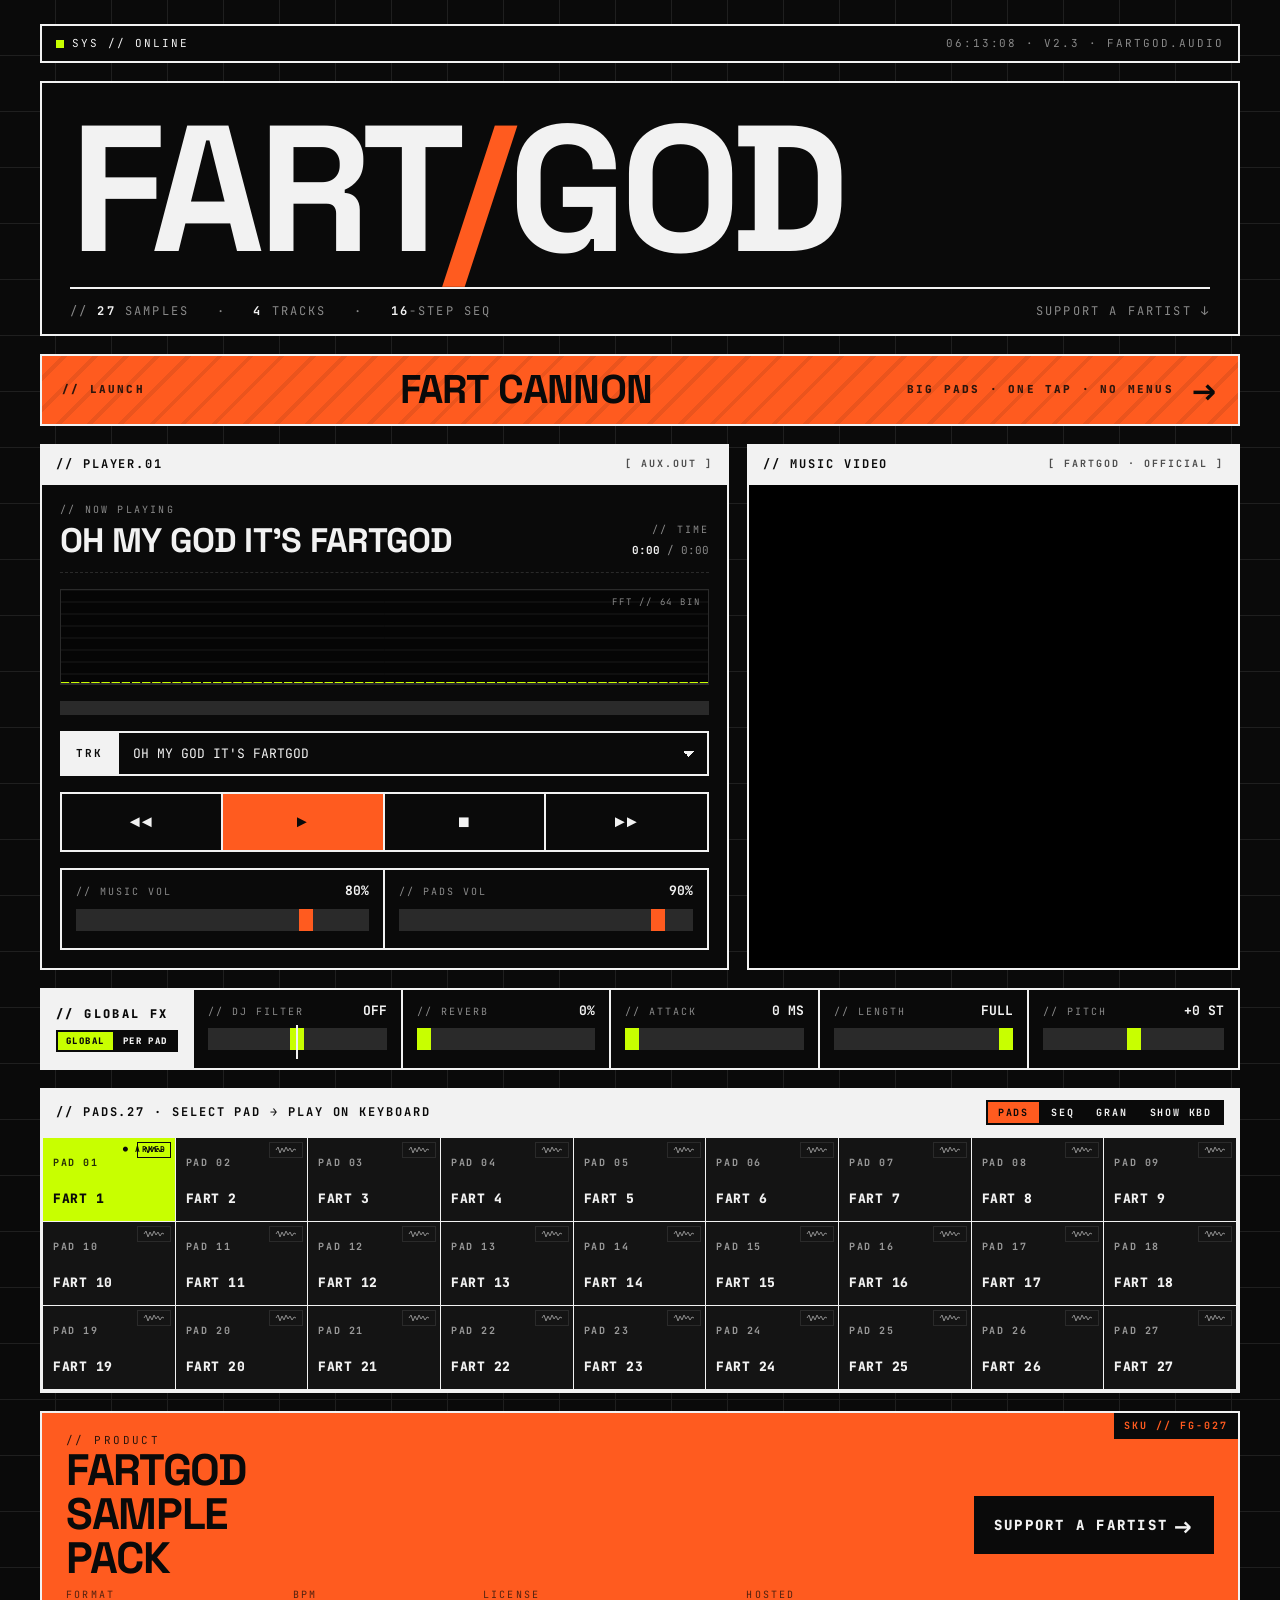
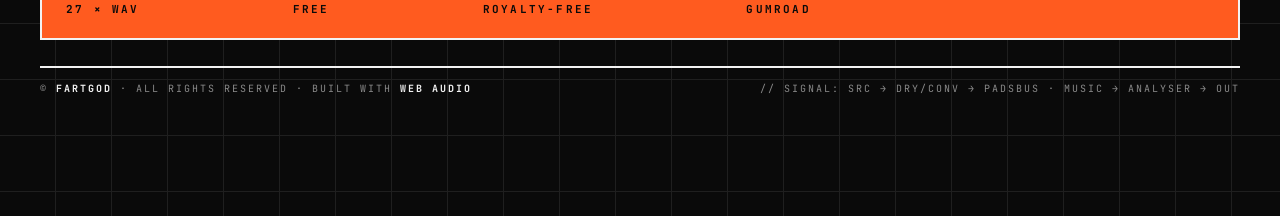
==== commit 53aa95bc: "Kbd pushes banner, long-press trim on mobile, more iOS audio fix index.html - Move kbd-wrap above th" ====
--- a/index.html
+++ b/index.html
@@ -560,6 +560,7 @@
         .pad.armed .pad-edit { color: var(--bg); border-color: var(--bg); }
         .pad.armed .pad-edit:hover { color: var(--bg); border-color: var(--bg); background: rgba(255,255,255,0.18); }
         .pad.has-trim .pad-edit { color: var(--accent-2); border-color: var(--accent-2); }
+        .pad.long-pressed { outline: 3px solid var(--accent-2); outline-offset: -3px; }
 
         /* Trim modal */
         .trim-modal {
@@ -1724,6 +1725,24 @@
             </div>
         </section>
 
+        <!-- Keyboard slot sits between the pack and the buy banner so
+             toggling SHOW KBD pushes the banner down instead of dropping
+             the kbd at the very end of the page. -->
+        <section class="kbd-wrap" id="kbd-wrap">
+            <div class="kbd-head">
+                <span>// KEYBOARD &nbsp;·&nbsp; <span id="armed-name">NO PAD ARMED</span></span>
+                <div class="oct-ctrl">
+                    <button id="oct-down" title="Octave Down (Z)">Z ↓</button>
+                    <span class="oct-val" id="oct-val">0</span>
+                    <button id="oct-up" title="Octave Up (X)">X ↑</button>
+                </div>
+                <span class="hint">A S D F G H J K L ; · BLACK: W E T Y U O P</span>
+            </div>
+            <div class="kbd-body">
+                <div class="keys" id="keys"></div>
+            </div>
+        </section>
+
         <aside class="buy buy-below">
             <div class="barcode">SKU // FG-027</div>
             <div>
@@ -1741,21 +1760,6 @@
                 <span class="arrow">→</span>
             </a>
         </aside>
-
-        <section class="kbd-wrap" id="kbd-wrap">
-            <div class="kbd-head">
-                <span>// KEYBOARD &nbsp;·&nbsp; <span id="armed-name">NO PAD ARMED</span></span>
-                <div class="oct-ctrl">
-                    <button id="oct-down" title="Octave Down (Z)">Z ↓</button>
-                    <span class="oct-val" id="oct-val">0</span>
-                    <button id="oct-up" title="Octave Up (X)">X ↑</button>
-                </div>
-                <span class="hint">A S D F G H J K L ; · BLACK: W E T Y U O P</span>
-            </div>
-            <div class="kbd-body">
-                <div class="keys" id="keys"></div>
-            </div>
-        </section>
 
         <div class="footer">
             <div>© <b>fartGOD</b> · ALL RIGHTS RESERVED · BUILT WITH <b>WEB AUDIO</b></div>
@@ -2028,16 +2032,48 @@
             `</button>` +
             `<div class="num">PAD ${String(i+1).padStart(2,'0')}</div>` +
             `<div class="name">FART ${i+1}</div>`;
+
+        // Long-press → open trim editor (mobile-friendly alternative to
+        // the tiny waveform icon, which is hard to tap on a phone).
+        let pressTimer = null;
+        let longPressFired = false;
+        const LONG_PRESS_MS = 450;
+        b.addEventListener('pointerdown', () => {
+            longPressFired = false;
+            pressTimer = setTimeout(() => {
+                pressTimer = null;
+                longPressFired = true;
+                b.classList.add('long-pressed');
+                openTrimModal(i);
+                setTimeout(() => b.classList.remove('long-pressed'), 200);
+            }, LONG_PRESS_MS);
+        });
+        const cancelPress = () => {
+            if (pressTimer) { clearTimeout(pressTimer); pressTimer = null; }
+        };
+        b.addEventListener('pointerup',     cancelPress);
+        b.addEventListener('pointercancel', cancelPress);
+        b.addEventListener('pointerleave',  cancelPress);
+
         b.addEventListener('click', () => {
+            if (longPressFired) {
+                longPressFired = false;
+                return; // swallow the click that follows a long-press
+            }
             armPad(i);
             flashPad(b);
             if (mode === 'PADS') triggerSample(file, 0, i);
             if (mode === 'SEQ') renderSteps();
         });
-        // Trim icon: open the trim editor (doesn't bubble to the pad click)
+        // Trim icon click — desktop affordance; also stops bubbling so
+        // the pad's click handler doesn't double-fire.
         b.querySelector('.pad-edit').addEventListener('click', (e) => {
             e.stopPropagation();
             openTrimModal(i);
+        });
+        b.querySelector('.pad-edit').addEventListener('pointerdown', (e) => {
+            // Don't let the icon's pointerdown start a long-press timer
+            e.stopPropagation();
         });
         padsEl.appendChild(b);
     });
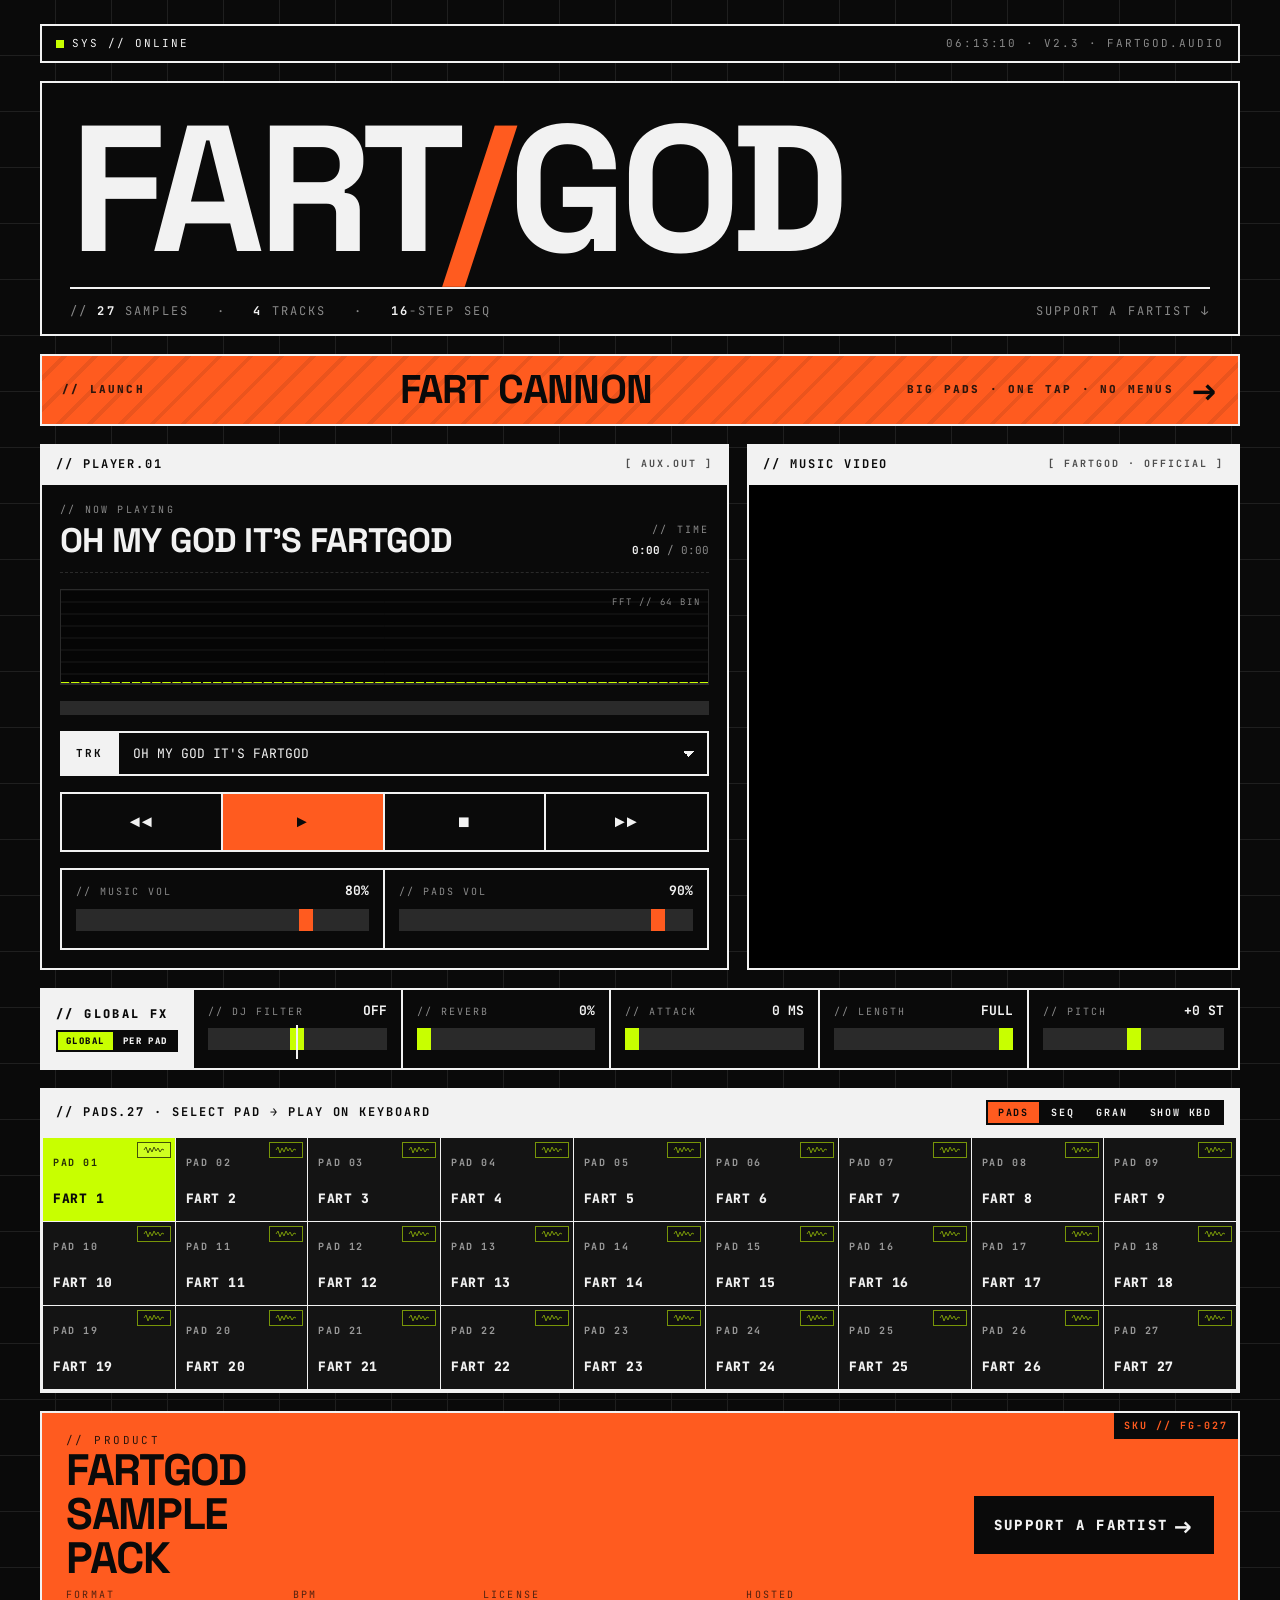
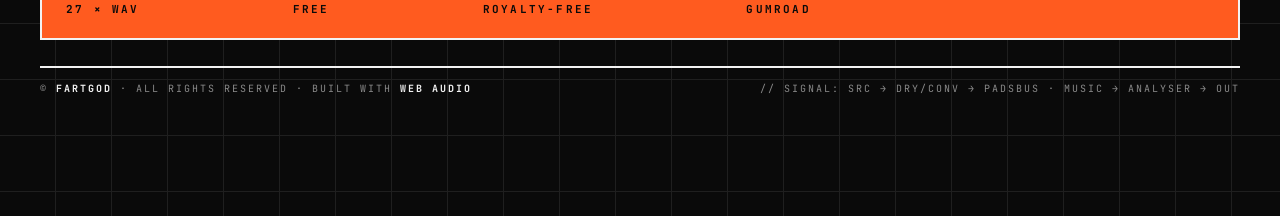
==== commit d31ef416: "desktop: drop ARMED text, brighten waveform icon, scope-aware FX UI: - Remove the "● ARMED" overlay " ====
--- a/index.html
+++ b/index.html
@@ -500,14 +500,9 @@
             background: var(--accent-2);
             color: var(--bg);
         }
-        .pad.armed::after {
-            content: "● ARMED";
-            position: absolute;
-            top: 6px; right: 8px;
-            font-size: 8px;
-            letter-spacing: 0.16em;
-            font-weight: 700;
-        }
+        /* Armed pad uses lime background + lime keyboard label as the
+           visual cue. The "● ARMED" text overlapped the waveform icon, so
+           removed in favor of just the color state. */
         .pad .num {
             font-size: 10px;
             opacity: 0.6;
@@ -537,29 +532,36 @@
         .pad.has-seq .seq-flag { display: block; }
         .pad.armed .seq-flag { display: none; }
 
-        /* Tiny waveform icon — opens the trim editor for that pad */
+        /* Waveform icon — visible but subtle. Lime tint at low opacity
+           reads as a clickable detail without competing with the pad
+           number. Brightens on hover; flips dark on the armed (lime) pad. */
         .pad-edit {
             position: absolute;
             top: 4px;
             right: 4px;
-            background: transparent;
-            color: var(--dim);
-            border: 1px solid var(--mute);
+            background: rgba(0,0,0,0.35);
+            color: var(--accent-2);
+            border: 1px solid var(--accent-2);
             padding: 3px 5px;
             cursor: pointer;
             line-height: 0;
             z-index: 2;
-            transition: color 60ms linear, border-color 60ms linear, background 60ms linear;
+            opacity: 0.55;
+            transition: opacity 80ms linear, color 60ms linear, border-color 60ms linear, background 60ms linear;
         }
         .pad-edit:hover {
-            color: var(--accent-2);
-            border-color: var(--accent-2);
-            background: rgba(0,0,0,0.4);
+            opacity: 1;
+            background: rgba(0,0,0,0.6);
         }
         .pad-edit svg { display: block; }
-        .pad.armed .pad-edit { color: var(--bg); border-color: var(--bg); }
-        .pad.armed .pad-edit:hover { color: var(--bg); border-color: var(--bg); background: rgba(255,255,255,0.18); }
-        .pad.has-trim .pad-edit { color: var(--accent-2); border-color: var(--accent-2); }
+        .pad.armed .pad-edit {
+            color: var(--bg);
+            border-color: var(--bg);
+            background: rgba(255,255,255,0.18);
+            opacity: 0.7;
+        }
+        .pad.armed .pad-edit:hover { opacity: 1; }
+        .pad.has-trim .pad-edit { opacity: 1; }
         .pad.long-pressed { outline: 3px solid var(--accent-2); outline-offset: -3px; }
 
         /* Trim modal */
@@ -1934,7 +1936,7 @@
         const start = when || audioCtx.currentTime;
         const src = audioCtx.createBufferSource();
         src.buffer = buffer;
-        const totalSemis = semitones + globalPitch;
+        const totalSemis = semitones + effPitch(padIndex);
         const rate = Math.pow(2, totalSemis / 12);
         src.playbackRate.value = rate;
 
@@ -1946,9 +1948,9 @@
         const g = audioCtx.createGain();
         src.connect(g);
 
-        const lenSec = env.length / 1000;
+        const lenSec = effLength(padIndex) / 1000;
         const playDur = Math.min(naturalDur, lenSec);
-        const attackSec = Math.max(0.001, env.attack / 1000);
+        const attackSec = Math.max(0.001, effAttack(padIndex) / 1000);
         const releaseSec = 0.025;
         const aEnd = start + Math.min(attackSec, playDur);
         const rStart = start + Math.max(aEnd - start, playDur - releaseSec);
@@ -2015,8 +2017,18 @@
     //   padFilter[i] — DJ filter value (-1..+1) used when fxScope = 'PER_PAD'
     const padTrim   = sampleFiles.map(() => ({ start: 0, end: 1 }));
     const padFilter = sampleFiles.map(() => 0);
+    const padAttack = sampleFiles.map(() => 0);
+    const padLength = sampleFiles.map(() => 5000);
+    const padPitch  = sampleFiles.map(() => 0);
     let fxScope = 'GLOBAL';          // 'GLOBAL' or 'PER_PAD'
     let globalFilterValue = 0;       // remembered separately from per-pad values
+
+    // Effective values for scheduling — when scope is PER_PAD, the armed
+    // pad's stored values take over for that voice. In GLOBAL scope the
+    // bus-level knobs apply.
+    function effPitch(i)  { return (fxScope === 'PER_PAD' && i != null) ? padPitch[i]  : globalPitch; }
+    function effAttack(i) { return (fxScope === 'PER_PAD' && i != null) ? padAttack[i] : env.attack; }
+    function effLength(i) { return (fxScope === 'PER_PAD' && i != null) ? padLength[i] : env.length; }
 
     sampleFiles.forEach((file, i) => {
         const b = document.createElement('button');
@@ -2095,11 +2107,11 @@
             // Preload buffer for granular use
             loadSample(sampleFiles[i]).then(b => { granArmedBuffer = b; });
         }
-        // If filter is in PER_PAD scope, reflect the newly-armed pad's value.
+        // If FX is in PER_PAD scope, reflect the newly-armed pad's values
+        // on every knob (filter / attack / length / pitch).
         if (fxScope === 'PER_PAD') {
-            const v = i !== null ? padFilter[i] : 0;
-            filterKnob.value = v;
-            updateFilterDisplay(v);
+            // refreshFxKnobs is declared further down — hoisted, so safe.
+            refreshFxKnobs();
         }
     }
 
@@ -2812,18 +2824,11 @@
     function setFxScope(scope) {
         fxScope = scope;
         fxScopeBtns.forEach(btn => btn.classList.toggle('on', btn.dataset.scope === scope));
-        // When entering PER_PAD, knob shows the armed pad's value.
-        // When returning to GLOBAL, knob shows the remembered global value.
-        let v;
-        if (scope === 'PER_PAD') {
-            v = armedIndex !== null ? padFilter[armedIndex] : 0;
-            applyGlobalFilter(0); // bus filter neutral
-        } else {
-            v = globalFilterValue;
-            applyGlobalFilter(v);
-        }
-        filterKnob.value = v;
-        updateFilterDisplay(v);
+        // Bus filter stays neutral in PER_PAD; restored in GLOBAL.
+        applyGlobalFilter(scope === 'PER_PAD' ? 0 : globalFilterValue);
+        // refreshFxKnobs is defined just below this scope-toggle block, but
+        // function declarations are hoisted so the forward-ref is fine.
+        refreshFxKnobs();
         markExportDirty();
     }
     fxScopeBtns.forEach(btn => btn.addEventListener('click', () => setFxScope(btn.dataset.scope)));
@@ -2831,27 +2836,50 @@
     const envAtt = document.getElementById('env-att');
     const envAttV = document.getElementById('env-att-v');
     envAtt.addEventListener('input', e => {
-        env.attack = parseInt(e.target.value);
-        envAttV.textContent = env.attack + ' MS';
+        const v = parseInt(e.target.value);
+        if (fxScope === 'PER_PAD' && armedIndex !== null) padAttack[armedIndex] = v;
+        else env.attack = v;
+        envAttV.textContent = v + ' MS';
         markExportDirty();
     });
 
     const envLen = document.getElementById('env-len');
     const envLenV = document.getElementById('env-len-v');
     envLen.addEventListener('input', e => {
-        env.length = parseInt(e.target.value);
-        envLenV.textContent = env.length >= 5000 ? 'FULL' : env.length + ' MS';
+        const v = parseInt(e.target.value);
+        if (fxScope === 'PER_PAD' && armedIndex !== null) padLength[armedIndex] = v;
+        else env.length = v;
+        envLenV.textContent = v >= 5000 ? 'FULL' : v + ' MS';
         markExportDirty();
     });
 
     const gPitch = document.getElementById('gpitch');
     const gPitchV = document.getElementById('gpitch-v');
     gPitch.addEventListener('input', e => {
-        globalPitch = parseInt(e.target.value);
-        gPitchV.textContent = (globalPitch > 0 ? '+' : '') + globalPitch + ' ST';
+        const v = parseInt(e.target.value);
+        if (fxScope === 'PER_PAD' && armedIndex !== null) padPitch[armedIndex] = v;
+        else globalPitch = v;
+        gPitchV.textContent = (v > 0 ? '+' : '') + v + ' ST';
         markExportDirty();
     });
     gPitch.addEventListener('dblclick', () => { gPitch.value = 0; gPitch.dispatchEvent(new Event('input')); });
+
+    // Push knob values into the DOM (used when switching scope or armed pad).
+    function refreshFxKnobs() {
+        const usePerPad = fxScope === 'PER_PAD' && armedIndex !== null;
+        const fv = usePerPad ? padFilter[armedIndex] : globalFilterValue;
+        filterKnob.value = fv;
+        updateFilterDisplay(fv);
+        const av = usePerPad ? padAttack[armedIndex] : env.attack;
+        envAtt.value = av;
+        envAttV.textContent = av + ' MS';
+        const lv = usePerPad ? padLength[armedIndex] : env.length;
+        envLen.value = lv;
+        envLenV.textContent = lv >= 5000 ? 'FULL' : lv + ' MS';
+        const pv = usePerPad ? padPitch[armedIndex] : globalPitch;
+        gPitch.value = pv;
+        gPitchV.textContent = (pv > 0 ? '+' : '') + pv + ' ST';
+    }
 
     // ---------- WAV export + drag-to-DAW ----------
     function audioBufferToWav(buffer) {
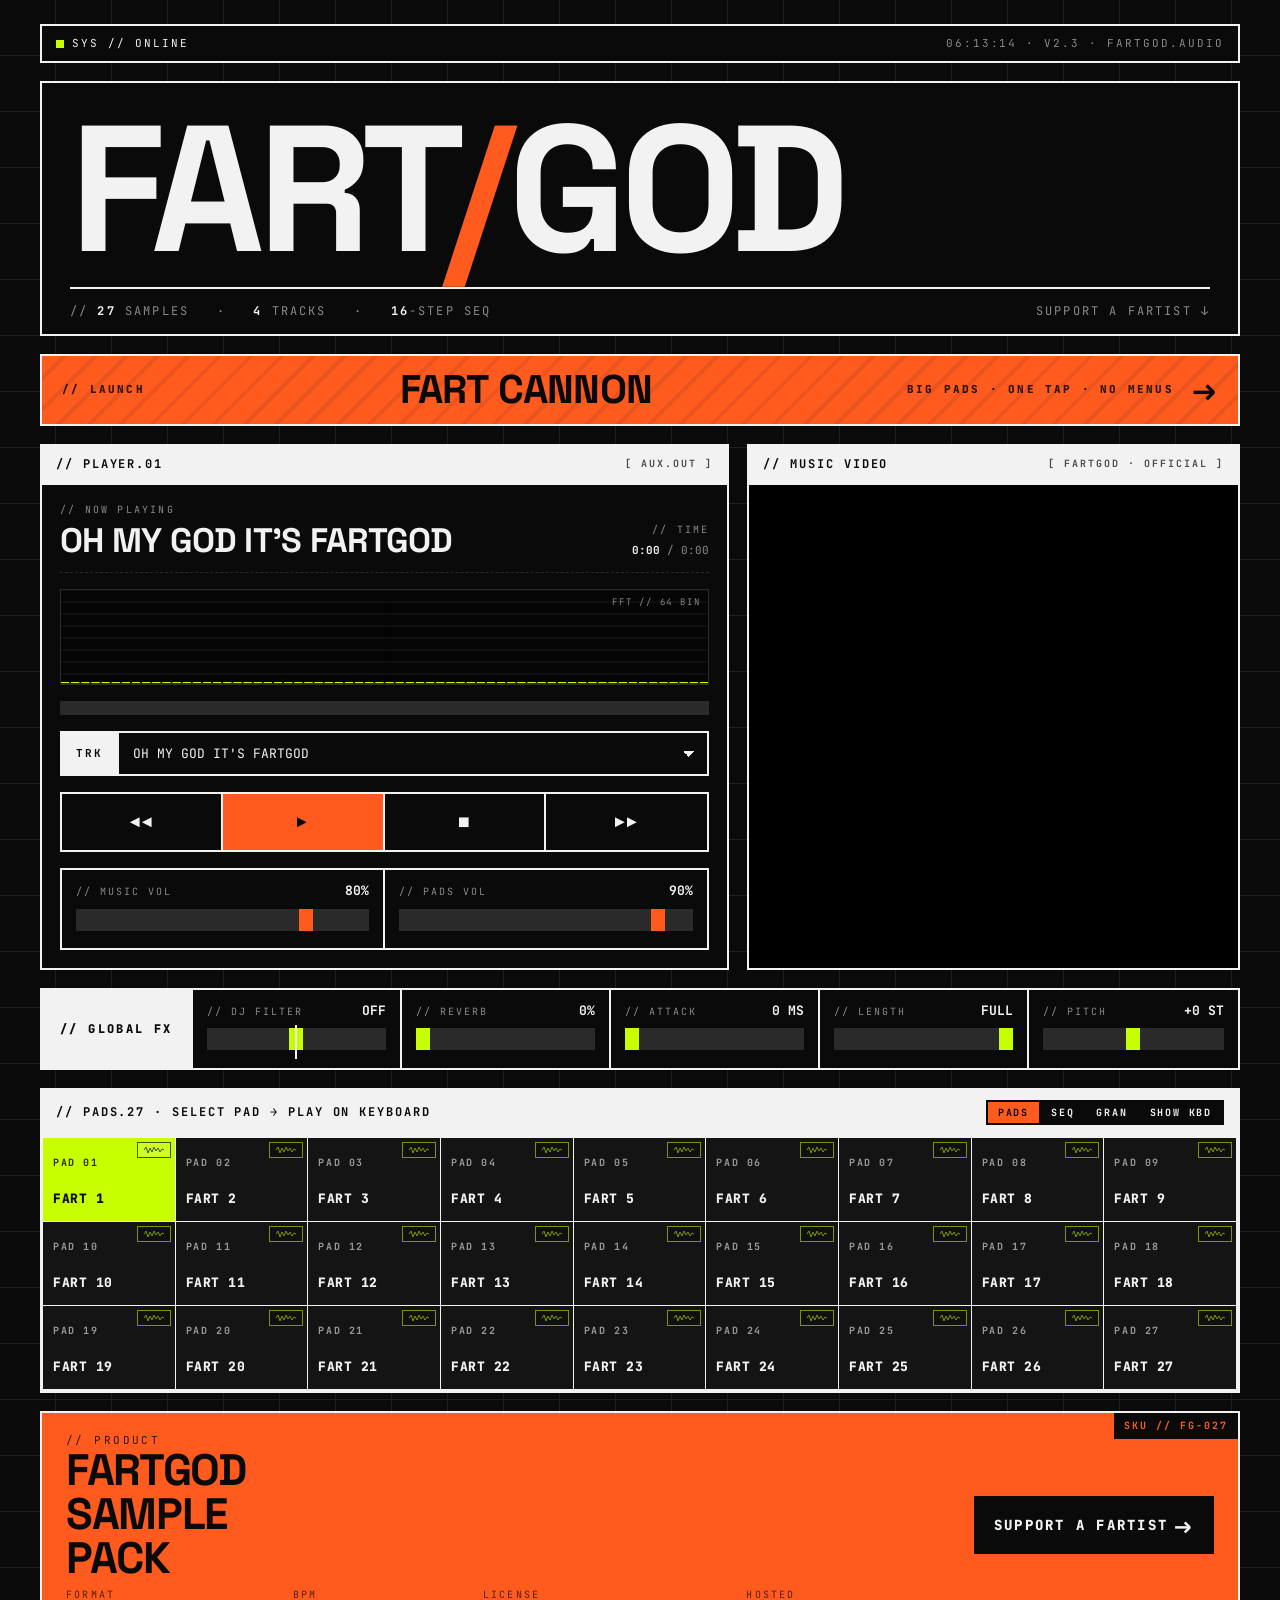
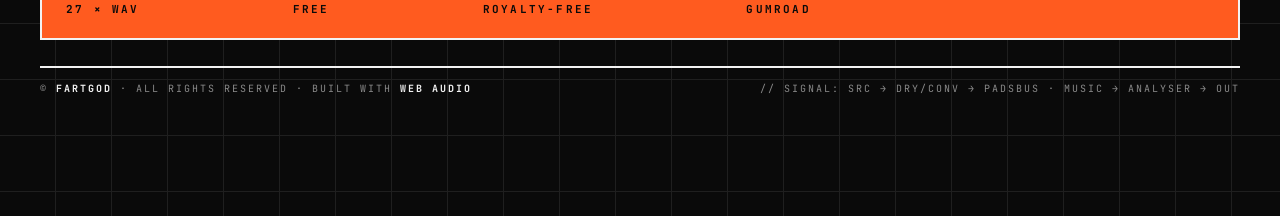
==== commit d11618ec: "Digitakt-style per-pad track editor (desktop + beats) Rework per-pad FX. Long-press any pad now open" ====
--- a/index.html
+++ b/index.html
@@ -674,29 +674,62 @@
         .trim-controls button:hover { background: var(--fg); color: var(--bg); }
         .trim-controls #trim-preview { margin-left: auto; }
 
-        /* GFX scope toggle (Global vs Per Pad) */
-        .fx-scope {
-            display: flex;
-            align-items: stretch;
-            border: 2px solid var(--bg);
-            background: var(--bg);
-            margin-top: 4px;
-        }
-        .fx-scope button {
+        /* Pitch ±1 / ±12 buttons inside the pad editor */
+        .trim-pitch-btns {
+            display: flex;
+            border: 2px solid var(--fg);
+        }
+        .trim-pitch-btn {
             background: var(--bg);
             color: var(--fg);
             border: none;
-            border-right: 2px solid var(--bg);
-            padding: 3px 8px;
+            border-right: 2px solid var(--fg);
+            padding: 8px 10px;
             font-family: inherit;
+            font-weight: 800;
+            font-size: 11px;
+            text-transform: uppercase;
+            letter-spacing: 0.08em;
+            cursor: pointer;
+            min-width: 44px;
+        }
+        .trim-pitch-btn:last-child { border-right: none; }
+        .trim-pitch-btn:hover { background: var(--accent-2); color: var(--bg); }
+
+        /* Per-pad knob row (FILTER + REV SEND) */
+        .trim-knobs {
+            display: grid;
+            grid-template-columns: 1fr 1fr;
+            border-top: 2px solid var(--fg);
+            border-bottom: 2px solid var(--fg);
+        }
+        .trim-knob {
+            padding: 10px 14px;
+            border-right: 1px solid var(--fg);
+        }
+        .trim-knob:last-child { border-right: none; }
+        .trim-knob .klbl {
+            display: flex;
+            justify-content: space-between;
+            align-items: baseline;
             font-size: 9px;
-            font-weight: 800;
-            letter-spacing: 0.16em;
-            text-transform: uppercase;
-            cursor: pointer;
-        }
-        .fx-scope button:last-child { border-right: none; }
-        .fx-scope button.on { background: var(--accent-2); color: var(--bg); }
+            text-transform: uppercase;
+            letter-spacing: 0.18em;
+            color: var(--dim);
+            margin-bottom: 8px;
+        }
+        .trim-knob .klbl b { color: var(--fg); font-weight: 700; font-size: 12px; letter-spacing: 0; }
+        .trim-knob input[type="range"] {
+            width: 100%;
+            background: var(--mute);
+        }
+        .trim-knob input[type="range"]::-webkit-slider-thumb {
+            background: var(--accent-2);
+        }
+        .trim-knob input[type="range"]::-moz-range-thumb {
+            background: var(--accent-2);
+        }
+
 
         /* Sequencer */
         .seq {
@@ -983,16 +1016,13 @@
         .gfx .gfx-title {
             background: var(--fg);
             color: var(--bg);
-            padding: 8px 14px;
+            padding: 0 18px;
             font-weight: 800;
             text-transform: uppercase;
             letter-spacing: 0.2em;
             font-size: 12px;
             display: flex;
-            flex-direction: column;
-            justify-content: center;
-            align-items: flex-start;
-            gap: 4px;
+            align-items: center;
             border-right: 2px solid var(--fg);
             min-height: 72px;
             white-space: nowrap;
@@ -1606,13 +1636,7 @@
         </div>
 
         <section class="gfx" aria-label="Global FX">
-            <div class="gfx-title">
-                <span>// GLOBAL FX</span>
-                <div class="fx-scope" title="Filter scope — Global affects the whole bus, Per Pad gives each pad its own filter setting">
-                    <button data-scope="GLOBAL" class="on">GLOBAL</button>
-                    <button data-scope="PER_PAD">PER PAD</button>
-                </div>
-            </div>
+            <div class="gfx-title">// GLOBAL FX</div>
             <div class="gfx-knob">
                 <div class="klbl"><span>// DJ FILTER</span><b id="filter-v">OFF</b></div>
                 <div class="filter-track"><input type="range" id="filter-knob" min="-1" max="1" step="0.005" value="0"></div>
@@ -1773,8 +1797,8 @@
     <div class="trim-modal" id="trim-modal" role="dialog" aria-modal="true">
         <div class="trim-content">
             <div class="trim-head">
-                <span>// TRIM SAMPLE · <b id="trim-pad-label">PAD 01</b></span>
-                <button id="trim-close" title="Close">CLOSE</button>
+                <span>// EDIT · <b id="trim-pad-label">PAD 01</b></span>
+                <button id="trim-close" title="Close">DONE</button>
             </div>
             <div class="trim-wave-wrap">
                 <canvas class="trim-canvas" id="trim-canvas"></canvas>
@@ -1785,6 +1809,25 @@
             <div class="trim-controls">
                 <div>START: <b id="trim-start-time">0 MS</b></div>
                 <div>END: <b id="trim-end-time">0 MS</b></div>
+                <div>PITCH: <b id="trim-pitch-v">+0 ST</b></div>
+                <div class="trim-pitch-btns">
+                    <button class="trim-pitch-btn" data-step="-12" title="Octave down">−12</button>
+                    <button class="trim-pitch-btn" data-step="-1"  title="Semitone down">−1</button>
+                    <button class="trim-pitch-btn" data-step="1"   title="Semitone up">+1</button>
+                    <button class="trim-pitch-btn" data-step="12"  title="Octave up">+12</button>
+                </div>
+            </div>
+            <div class="trim-knobs">
+                <div class="trim-knob">
+                    <div class="klbl"><span>// FILTER</span><b id="trim-filter-v">OFF</b></div>
+                    <div class="filter-track"><input type="range" id="trim-filter" min="-1" max="1" step="0.01" value="0"></div>
+                </div>
+                <div class="trim-knob">
+                    <div class="klbl"><span>// REV SEND</span><b id="trim-revsend-v">100%</b></div>
+                    <input type="range" id="trim-revsend" min="0" max="2" step="0.01" value="1">
+                </div>
+            </div>
+            <div class="trim-controls">
                 <button id="trim-preview">▶ PREVIEW</button>
                 <button id="trim-reset">RESET</button>
             </div>
@@ -1936,11 +1979,13 @@
         const start = when || audioCtx.currentTime;
         const src = audioCtx.createBufferSource();
         src.buffer = buffer;
-        const totalSemis = semitones + effPitch(padIndex);
+        const hasPad = padIndex !== undefined && padIndex !== null;
+        const padSemi = hasPad ? (padPitch[padIndex] || 0) : 0;
+        const totalSemis = semitones + globalPitch + padSemi;
         const rate = Math.pow(2, totalSemis / 12);
         src.playbackRate.value = rate;
 
-        const trim = (padIndex !== undefined && padIndex !== null) ? padTrim[padIndex] : { start: 0, end: 1 };
+        const trim = hasPad ? padTrim[padIndex] : { start: 0, end: 1 };
         const offsetSec = trim.start * buffer.duration;
         const trimmedRange = Math.max(0.005, (trim.end - trim.start) * buffer.duration);
         const naturalDur = trimmedRange / rate;
@@ -1948,9 +1993,9 @@
         const g = audioCtx.createGain();
         src.connect(g);
 
-        const lenSec = effLength(padIndex) / 1000;
+        const lenSec = env.length / 1000;
         const playDur = Math.min(naturalDur, lenSec);
-        const attackSec = Math.max(0.001, effAttack(padIndex) / 1000);
+        const attackSec = Math.max(0.001, env.attack / 1000);
         const releaseSec = 0.025;
         const aEnd = start + Math.min(attackSec, playDur);
         const rStart = start + Math.max(aEnd - start, playDur - releaseSec);
@@ -1961,12 +2006,10 @@
         g.gain.setValueAtTime(1.0, rStart);
         g.gain.exponentialRampToValueAtTime(0.0001, stopAt);
 
-        // Per-pad DJ filter — only active when fxScope is PER_PAD and the
-        // pad's filter value isn't ~0. Created ephemerally so we don't hold
-        // 27 unused filter pairs alive forever.
+        // Per-pad DJ filter — applies whenever the pad's filter value is
+        // non-zero. Ephemeral nodes so passive pads pay no cost.
         let endOfChain = g;
-        if (padIndex !== undefined && padIndex !== null &&
-            fxScope === 'PER_PAD' && Math.abs(padFilter[padIndex]) > 0.02) {
+        if (hasPad && Math.abs(padFilter[padIndex]) > 0.02) {
             const { hpf, lpf } = djFilterFreqs(padFilter[padIndex]);
             const pHPF = audioCtx.createBiquadFilter();
             pHPF.type = 'highpass';
@@ -1982,7 +2025,17 @@
         }
 
         endOfChain.connect(dryNode);
-        endOfChain.connect(convNode);
+
+        // Per-pad reverb send — scales how much of this voice reaches the
+        // master plate. 0 = no reverb on this pad, 1 = full, up to 2 boost.
+        const sendVal = hasPad ? padReverbSend[padIndex] : 1;
+        if (sendVal > 0) {
+            const sendGain = audioCtx.createGain();
+            sendGain.gain.value = sendVal;
+            endOfChain.connect(sendGain);
+            sendGain.connect(convNode);
+        }
+
         src.start(start, offsetSec);
         src.stop(stopAt + 0.05);
 
@@ -2012,23 +2065,14 @@
     const padsEl = document.getElementById('sample-buttons');
     let armedIndex = null;
 
-    // Per-pad state:
-    //   padTrim[i]   — { start: 0..1, end: 0..1 } (normalized to buffer.duration)
-    //   padFilter[i] — DJ filter value (-1..+1) used when fxScope = 'PER_PAD'
-    const padTrim   = sampleFiles.map(() => ({ start: 0, end: 1 }));
-    const padFilter = sampleFiles.map(() => 0);
-    const padAttack = sampleFiles.map(() => 0);
-    const padLength = sampleFiles.map(() => 5000);
-    const padPitch  = sampleFiles.map(() => 0);
-    let fxScope = 'GLOBAL';          // 'GLOBAL' or 'PER_PAD'
-    let globalFilterValue = 0;       // remembered separately from per-pad values
-
-    // Effective values for scheduling — when scope is PER_PAD, the armed
-    // pad's stored values take over for that voice. In GLOBAL scope the
-    // bus-level knobs apply.
-    function effPitch(i)  { return (fxScope === 'PER_PAD' && i != null) ? padPitch[i]  : globalPitch; }
-    function effAttack(i) { return (fxScope === 'PER_PAD' && i != null) ? padAttack[i] : env.attack; }
-    function effLength(i) { return (fxScope === 'PER_PAD' && i != null) ? padLength[i] : env.length; }
+    // Per-pad track parameters (Digitakt-style — each pad has its own
+    // independent track, edited in the long-press pad editor). The
+    // GLOBAL FX strip stays for performance/master FX; per-pad values
+    // apply on each voice in addition to global.
+    const padTrim       = sampleFiles.map(() => ({ start: 0, end: 1 }));
+    const padPitch      = sampleFiles.map(() => 0);    // semitones (±24), additive
+    const padFilter     = sampleFiles.map(() => 0);    // -1..+1 DJ-style, 0 = off
+    const padReverbSend = sampleFiles.map(() => 1);    // 0..2, scales wet send
 
     sampleFiles.forEach((file, i) => {
         const b = document.createElement('button');
@@ -2107,12 +2151,6 @@
             // Preload buffer for granular use
             loadSample(sampleFiles[i]).then(b => { granArmedBuffer = b; });
         }
-        // If FX is in PER_PAD scope, reflect the newly-armed pad's values
-        // on every knob (filter / attack / length / pitch).
-        if (fxScope === 'PER_PAD') {
-            // refreshFxKnobs is declared further down — hoisted, so safe.
-            refreshFxKnobs();
-        }
     }
 
     function flashPad(el) {
@@ -2773,113 +2811,47 @@
     });
 
     // ---------- Global FX wiring ----------
+    // All GLOBAL FX knobs write to global state only. Per-pad versions
+    // of filter/pitch/reverb-send live in the pad editor (long-press).
     const filterKnob = document.getElementById('filter-knob');
     const filterValEl = document.getElementById('filter-v');
 
-    function updateFilterDisplay(v) {
-        let txt;
-        if (Math.abs(v) < 0.02) txt = 'OFF';
-        else if (v < 0) {
-            const cutoff = 200 * Math.pow(100, v + 1);
-            txt = 'LP ' + (cutoff < 1000 ? Math.round(cutoff) + 'HZ' : (cutoff/1000).toFixed(1) + 'K');
-        } else {
-            const cutoff = 20 * Math.pow(250, v);
-            txt = 'HP ' + (cutoff < 1000 ? Math.round(cutoff) + 'HZ' : (cutoff/1000).toFixed(1) + 'K');
-        }
-        if (fxScope === 'PER_PAD') {
-            txt = (armedIndex !== null ? `PAD ${String(armedIndex+1).padStart(2,'0')} · ` : '— · ') + txt;
-        }
-        filterValEl.textContent = txt;
-    }
-
-    // Set the global filter nodes from value v (used only in GLOBAL scope).
-    function applyGlobalFilter(v) {
+    function applyFilter(v) {
         const { hpf, lpf } = djFilterFreqs(v);
         filterHPF.frequency.value = hpf;
         filterLPF.frequency.value = lpf;
-    }
-
-    function applyFilterKnob(v) {
-        if (fxScope === 'GLOBAL') {
-            globalFilterValue = v;
-            applyGlobalFilter(v);
-        } else {
-            if (armedIndex !== null) padFilter[armedIndex] = v;
-            // Per-pad mode: bus stays at neutral so only voices route the filter
-            applyGlobalFilter(0);
-        }
-        updateFilterDisplay(v);
-    }
-
-    filterKnob.addEventListener('input', e => { applyFilterKnob(parseFloat(e.target.value)); markExportDirty(); });
-    filterKnob.addEventListener('dblclick', () => {
-        filterKnob.value = 0;
-        applyFilterKnob(0);
-        markExportDirty();
-    });
-    applyFilterKnob(0);
-
-    // FX scope toggle (GLOBAL <-> PER_PAD)
-    const fxScopeBtns = document.querySelectorAll('.fx-scope button');
-    function setFxScope(scope) {
-        fxScope = scope;
-        fxScopeBtns.forEach(btn => btn.classList.toggle('on', btn.dataset.scope === scope));
-        // Bus filter stays neutral in PER_PAD; restored in GLOBAL.
-        applyGlobalFilter(scope === 'PER_PAD' ? 0 : globalFilterValue);
-        // refreshFxKnobs is defined just below this scope-toggle block, but
-        // function declarations are hoisted so the forward-ref is fine.
-        refreshFxKnobs();
-        markExportDirty();
-    }
-    fxScopeBtns.forEach(btn => btn.addEventListener('click', () => setFxScope(btn.dataset.scope)));
+        if (Math.abs(v) < 0.02) filterValEl.textContent = 'OFF';
+        else if (v < 0) filterValEl.textContent = 'LP ' + (lpf < 1000 ? Math.round(lpf) + 'HZ' : (lpf/1000).toFixed(1) + 'K');
+        else            filterValEl.textContent = 'HP ' + (hpf < 1000 ? Math.round(hpf) + 'HZ' : (hpf/1000).toFixed(1) + 'K');
+    }
+    filterKnob.addEventListener('input', e => { applyFilter(parseFloat(e.target.value)); markExportDirty(); });
+    filterKnob.addEventListener('dblclick', () => { filterKnob.value = 0; applyFilter(0); markExportDirty(); });
+    applyFilter(0);
 
     const envAtt = document.getElementById('env-att');
     const envAttV = document.getElementById('env-att-v');
     envAtt.addEventListener('input', e => {
-        const v = parseInt(e.target.value);
-        if (fxScope === 'PER_PAD' && armedIndex !== null) padAttack[armedIndex] = v;
-        else env.attack = v;
-        envAttV.textContent = v + ' MS';
+        env.attack = parseInt(e.target.value);
+        envAttV.textContent = env.attack + ' MS';
         markExportDirty();
     });
 
     const envLen = document.getElementById('env-len');
     const envLenV = document.getElementById('env-len-v');
     envLen.addEventListener('input', e => {
-        const v = parseInt(e.target.value);
-        if (fxScope === 'PER_PAD' && armedIndex !== null) padLength[armedIndex] = v;
-        else env.length = v;
-        envLenV.textContent = v >= 5000 ? 'FULL' : v + ' MS';
+        env.length = parseInt(e.target.value);
+        envLenV.textContent = env.length >= 5000 ? 'FULL' : env.length + ' MS';
         markExportDirty();
     });
 
     const gPitch = document.getElementById('gpitch');
     const gPitchV = document.getElementById('gpitch-v');
     gPitch.addEventListener('input', e => {
-        const v = parseInt(e.target.value);
-        if (fxScope === 'PER_PAD' && armedIndex !== null) padPitch[armedIndex] = v;
-        else globalPitch = v;
-        gPitchV.textContent = (v > 0 ? '+' : '') + v + ' ST';
+        globalPitch = parseInt(e.target.value);
+        gPitchV.textContent = (globalPitch > 0 ? '+' : '') + globalPitch + ' ST';
         markExportDirty();
     });
     gPitch.addEventListener('dblclick', () => { gPitch.value = 0; gPitch.dispatchEvent(new Event('input')); });
-
-    // Push knob values into the DOM (used when switching scope or armed pad).
-    function refreshFxKnobs() {
-        const usePerPad = fxScope === 'PER_PAD' && armedIndex !== null;
-        const fv = usePerPad ? padFilter[armedIndex] : globalFilterValue;
-        filterKnob.value = fv;
-        updateFilterDisplay(fv);
-        const av = usePerPad ? padAttack[armedIndex] : env.attack;
-        envAtt.value = av;
-        envAttV.textContent = av + ' MS';
-        const lv = usePerPad ? padLength[armedIndex] : env.length;
-        envLen.value = lv;
-        envLenV.textContent = lv >= 5000 ? 'FULL' : lv + ' MS';
-        const pv = usePerPad ? padPitch[armedIndex] : globalPitch;
-        gPitch.value = pv;
-        gPitchV.textContent = (pv > 0 ? '+' : '') + pv + ' ST';
-    }
 
     // ---------- WAV export + drag-to-DAW ----------
     function audioBufferToWav(buffer) {
@@ -3194,12 +3166,30 @@
         const dur = trimBuffer ? trimBuffer.duration : 0;
         trimStartTime.textContent = Math.round(t.start * dur * 1000) + ' MS';
         trimEndTime.textContent   = Math.round(t.end   * dur * 1000) + ' MS';
+        const p = padPitch[trimPadIndex] || 0;
+        document.getElementById('trim-pitch-v').textContent =
+            (p > 0 ? '+' : '') + p + ' ST';
+        const fv = padFilter[trimPadIndex] || 0;
+        document.getElementById('trim-filter').value = fv;
+        const filterText = (() => {
+            if (Math.abs(fv) < 0.02) return 'OFF';
+            if (fv < 0) {
+                const c = 200 * Math.pow(100, fv + 1);
+                return 'LP ' + (c < 1000 ? Math.round(c) + 'HZ' : (c/1000).toFixed(1) + 'K');
+            }
+            const c = 20 * Math.pow(250, fv);
+            return 'HP ' + (c < 1000 ? Math.round(c) + 'HZ' : (c/1000).toFixed(1) + 'K');
+        })();
+        document.getElementById('trim-filter-v').textContent = filterText;
+        const rs = padReverbSend[trimPadIndex];
+        document.getElementById('trim-revsend').value = rs;
+        document.getElementById('trim-revsend-v').textContent = Math.round(rs * 100) + '%';
         drawTrimWaveform();
-        // Indicate the pad has a non-default trim
         const padEl = padsEl.children[trimPadIndex];
         if (padEl) {
-            const isDefault = t.start <= 0.001 && t.end >= 0.999;
-            padEl.classList.toggle('has-trim', !isDefault);
+            const trimDefault = t.start <= 0.001 && t.end >= 0.999;
+            const allDefault  = trimDefault && p === 0 && Math.abs(fv) < 0.02 && rs === 1;
+            padEl.classList.toggle('has-trim', !allDefault);
         }
     }
 
@@ -3225,13 +3215,54 @@
     });
     document.getElementById('trim-reset').addEventListener('click', () => {
         if (trimPadIndex === null) return;
-        padTrim[trimPadIndex] = { start: 0, end: 1 };
+        padTrim[trimPadIndex]       = { start: 0, end: 1 };
+        padPitch[trimPadIndex]      = 0;
+        padFilter[trimPadIndex]     = 0;
+        padReverbSend[trimPadIndex] = 1;
         updateTrimUI();
         markExportDirty();
     });
     document.getElementById('trim-preview').addEventListener('click', () => {
         if (trimPadIndex === null) return;
         triggerSample(sampleFiles[trimPadIndex], 0, trimPadIndex);
+    });
+
+    // Click anywhere on the waveform to preview the trimmed range.
+    trimCanvas.addEventListener('click', () => {
+        if (trimPadIndex !== null) triggerSample(sampleFiles[trimPadIndex], 0, trimPadIndex);
+    });
+
+    // Pitch ± buttons
+    document.querySelectorAll('.trim-pitch-btn').forEach(btn => {
+        btn.addEventListener('click', () => {
+            if (trimPadIndex === null) return;
+            const step = parseInt(btn.dataset.step, 10);
+            padPitch[trimPadIndex] = Math.max(-24, Math.min(24,
+                (padPitch[trimPadIndex] || 0) + step));
+            updateTrimUI();
+            markExportDirty();
+            triggerSample(sampleFiles[trimPadIndex], 0, trimPadIndex);
+        });
+    });
+
+    // Per-pad FILTER + REVERB SEND knobs
+    document.getElementById('trim-filter').addEventListener('input', e => {
+        if (trimPadIndex === null) return;
+        padFilter[trimPadIndex] = parseFloat(e.target.value);
+        updateTrimUI();
+        markExportDirty();
+    });
+    document.getElementById('trim-filter').addEventListener('dblclick', () => {
+        if (trimPadIndex === null) return;
+        padFilter[trimPadIndex] = 0;
+        updateTrimUI();
+        markExportDirty();
+    });
+    document.getElementById('trim-revsend').addEventListener('input', e => {
+        if (trimPadIndex === null) return;
+        padReverbSend[trimPadIndex] = parseFloat(e.target.value);
+        updateTrimUI();
+        markExportDirty();
     });
 
     function makeTrimHandleDraggable(handle, key) {
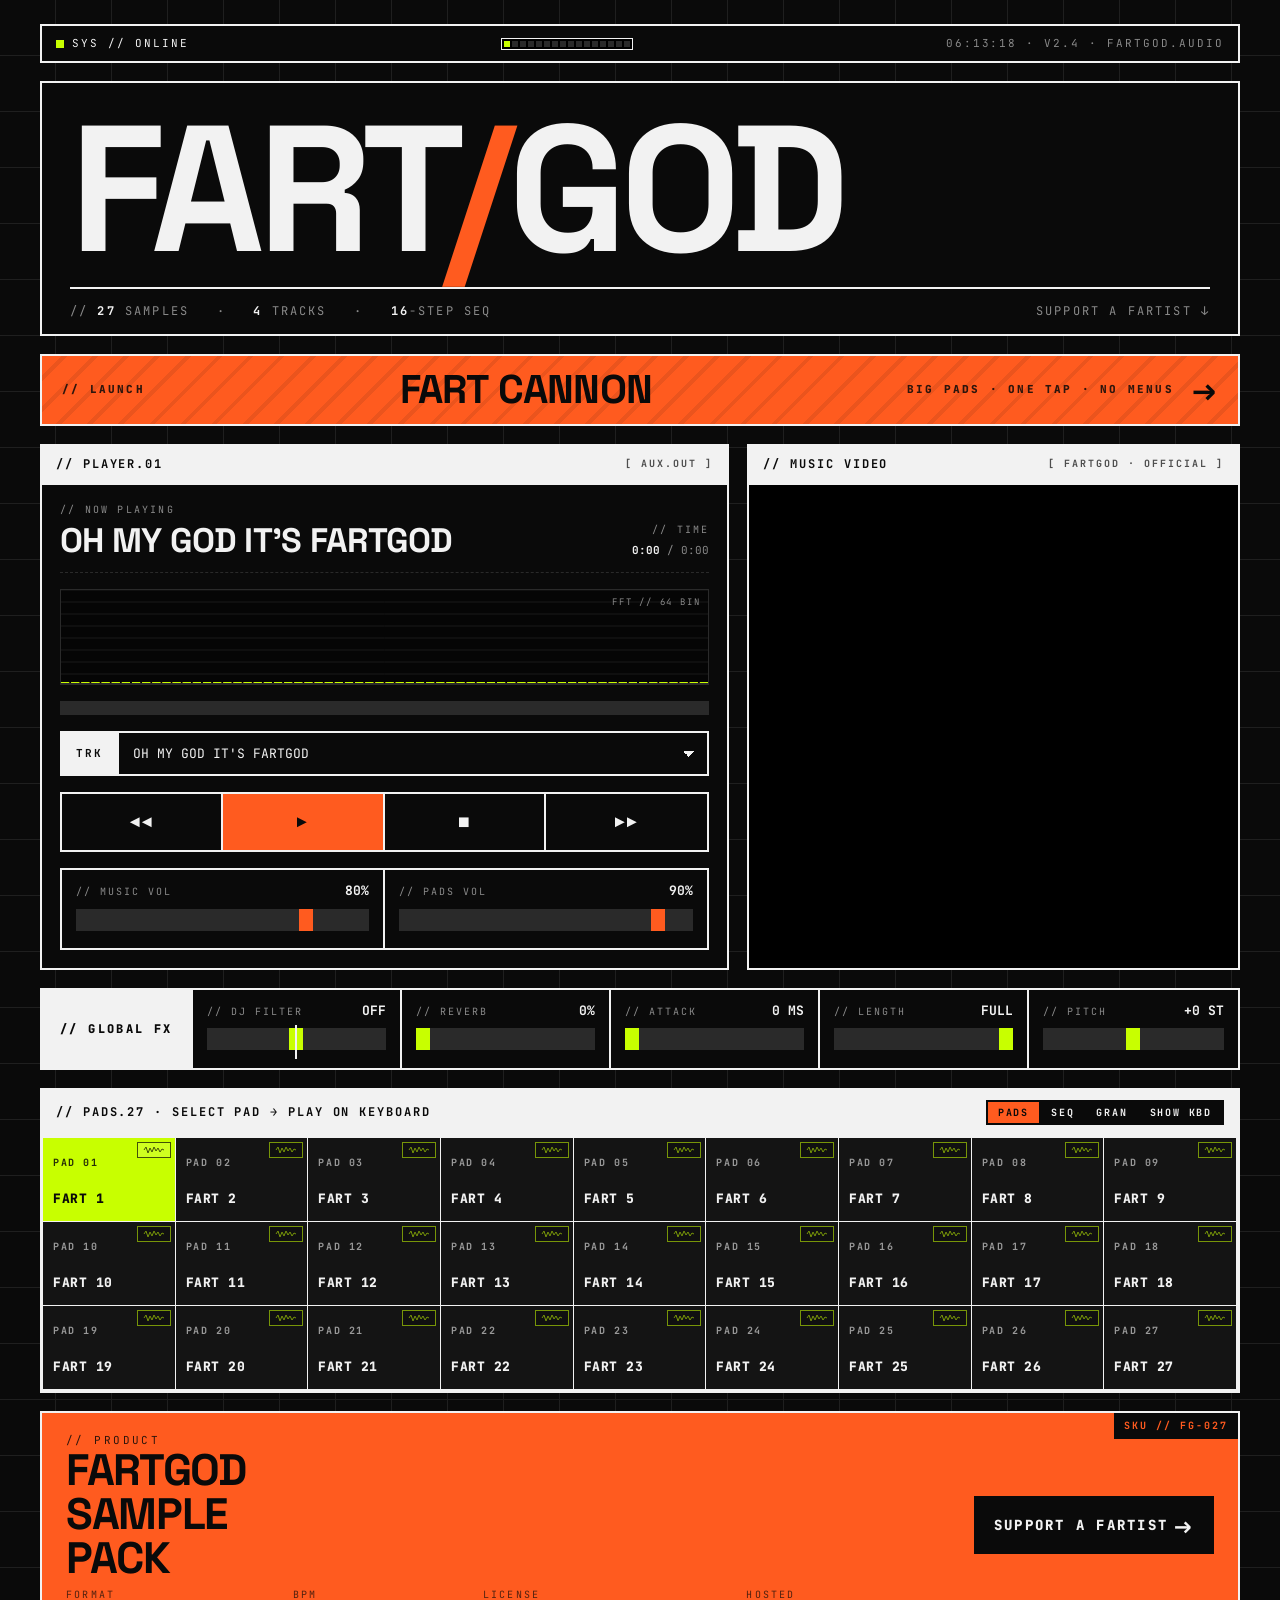
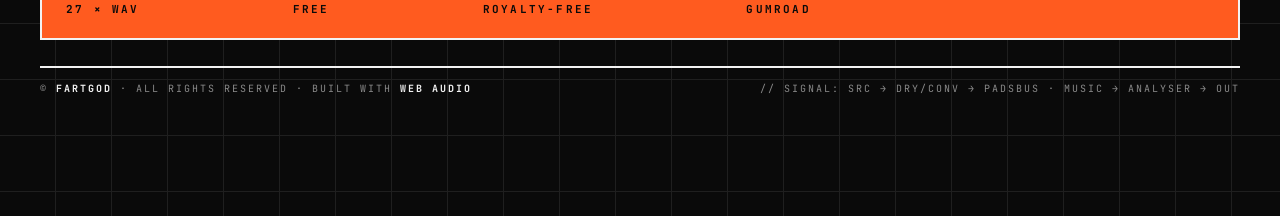
==== commit 621c06e6: "Master limiter + LED peak meter on every page - Insert DynamicsCompressor (-1 dB / 20:1 / 1 ms / 50 " ====
--- a/index.html
+++ b/index.html
@@ -96,6 +96,35 @@
         }
         @keyframes blink { 50% { opacity: 0.2; } }
 
+        /* Master peak meter — brutalist segmented LED bar.
+           First 9 segments lime, next 4 amber-ish white, last 3 hot accent. */
+        .meter {
+            display: flex;
+            gap: 2px;
+            height: 12px;
+            padding: 2px;
+            border: 1px solid var(--fg);
+            background: #000;
+            flex: 0 0 auto;
+        }
+        .meter .seg {
+            width: 6px;
+            height: 100%;
+            background: var(--mute);
+            transition: background 40ms linear;
+        }
+        .meter .seg.on { background: var(--accent-2); }
+        .meter .seg.on.mid { background: var(--fg); }
+        .meter .seg.on.hot { background: var(--accent); }
+        .meter .seg.clip { background: var(--accent); box-shadow: 0 0 0 1px var(--accent); }
+        @media (max-width: 600px) {
+            .meter .seg { width: 4px; }
+            .meter { padding: 1px; gap: 1px; height: 10px; }
+        }
+        @media (max-width: 420px) {
+            .meter { display: none; }
+        }
+
         /* Hero */
         .hero {
             border: 2px solid var(--fg);
@@ -1548,7 +1577,8 @@
 
         <div class="topbar">
             <div><span class="live">SYS // ONLINE</span></div>
-            <div class="meta"><span id="clock">--:--:--</span> · v2.3 · fartGOD.audio</div>
+            <div class="meter" id="meter" aria-label="Master output level"></div>
+            <div class="meta"><span id="clock">--:--:--</span> · v2.4 · fartGOD.audio</div>
         </div>
 
         <header class="hero">
@@ -1894,7 +1924,6 @@
     padsWet.connect(padsBus);
     padsBus.connect(filterHPF);
     filterHPF.connect(filterLPF);
-    filterLPF.connect(ctx.destination);
 
     // Global FX state
     let globalPitch = 0;   // semitones
@@ -1907,7 +1936,31 @@
     analyser.fftSize = 128;
     const freqData = new Uint8Array(analyser.frequencyBinCount);
     musicGain.connect(analyser);
-    analyser.connect(ctx.destination);
+
+    // ---------- Master bus (sum + transparent brick-wall limiter + meter tap)
+    //   padsBus chain ─┐
+    //                  ├→ masterSum → masterLimiter → meterTap → destination
+    //   musicGain ─────┘
+    // Limiter catches stacked pad hits + loud music so the user never
+    // clips. Threshold -1 dB / ratio 20:1 / 1 ms attack / 50 ms release /
+    // hard knee = transparent on normal levels, brick wall on transients.
+    const masterSum = ctx.createGain();
+    masterSum.gain.value = 1.0;
+    const masterLimiter = ctx.createDynamicsCompressor();
+    masterLimiter.threshold.value = -1;
+    masterLimiter.knee.value = 0;
+    masterLimiter.ratio.value = 20;
+    masterLimiter.attack.value = 0.001;
+    masterLimiter.release.value = 0.05;
+    const meterTap = ctx.createAnalyser();
+    meterTap.fftSize = 1024;
+    meterTap.smoothingTimeConstant = 0;
+    const meterBuf = new Float32Array(meterTap.fftSize);
+    filterLPF.connect(masterSum);
+    analyser.connect(masterSum);
+    masterSum.connect(masterLimiter);
+    masterLimiter.connect(meterTap);
+    meterTap.connect(ctx.destination);
 
     // ---------- Reverb (single Medium Plate, fixed IR) ----------
     function makePlateIR(durationSec, decayRate, brightness) {
@@ -2921,7 +2974,16 @@
         offWet.connect(offBus);
         offBus.connect(offHPF);
         offHPF.connect(offLPF);
-        offLPF.connect(off.destination);
+
+        // Match the live master limiter so the export sounds like what you heard.
+        const offLim = off.createDynamicsCompressor();
+        offLim.threshold.value = -1;
+        offLim.knee.value = 0;
+        offLim.ratio.value = 20;
+        offLim.attack.value = 0.001;
+        offLim.release.value = 0.05;
+        offLPF.connect(offLim);
+        offLim.connect(off.destination);
 
         // Preload needed sample buffers (already cached in main ctx)
         const needed = new Set();
@@ -3097,6 +3159,61 @@
         cctx.stroke();
     }
     drawViz();
+
+    // ---------- Master peak meter ----------
+    // 16 segments. Maps peak amplitude (post-limiter, post-music-sum) to
+    // segments via 20*log10(peak) → -42..0 dB across the bar. Decay smooths
+    // the fall; peak hold sticks for ~600ms so transients stay readable.
+    (function initMeter() {
+        const meterEl = document.getElementById('meter');
+        if (!meterEl) return;
+        const SEG_COUNT = 16;
+        const segs = [];
+        for (let i = 0; i < SEG_COUNT; i++) {
+            const s = document.createElement('div');
+            s.className = 'seg';
+            if (i >= 12) s.classList.add('hot-zone');
+            else if (i >= 9) s.classList.add('mid-zone');
+            meterEl.appendChild(s);
+            segs.push(s);
+        }
+        let displayLevel = 0;       // 0..1, smoothed
+        let peakHold = 0;           // 0..1
+        let peakHoldUntil = 0;
+        const DECAY = 0.88;         // per-frame multiplier for displayLevel
+        const MIN_DB = -42;
+
+        function meterLoop() {
+            requestAnimationFrame(meterLoop);
+            meterTap.getFloatTimeDomainData(meterBuf);
+            let peak = 0;
+            for (let i = 0; i < meterBuf.length; i++) {
+                const v = Math.abs(meterBuf[i]);
+                if (v > peak) peak = v;
+            }
+            const db = peak > 0.00001 ? 20 * Math.log10(peak) : -120;
+            const norm = Math.max(0, Math.min(1, (db - MIN_DB) / -MIN_DB));
+            if (norm > displayLevel) displayLevel = norm;
+            else displayLevel *= DECAY;
+            const now = performance.now();
+            if (norm >= peakHold) {
+                peakHold = norm;
+                peakHoldUntil = now + 600;
+            } else if (now > peakHoldUntil) {
+                peakHold = Math.max(displayLevel, peakHold * 0.96);
+            }
+            const lit = Math.round(displayLevel * SEG_COUNT);
+            const peakIdx = Math.max(0, Math.min(SEG_COUNT - 1, Math.round(peakHold * SEG_COUNT) - 1));
+            for (let i = 0; i < SEG_COUNT; i++) {
+                const on = i < lit || i === peakIdx;
+                const cls = segs[i].classList;
+                cls.toggle('on', on);
+                cls.toggle('mid', on && i >= 9 && i < 12);
+                cls.toggle('hot', on && i >= 12);
+            }
+        }
+        meterLoop();
+    })();
 
     // ---------- Clock ----------
     function tickClock() {
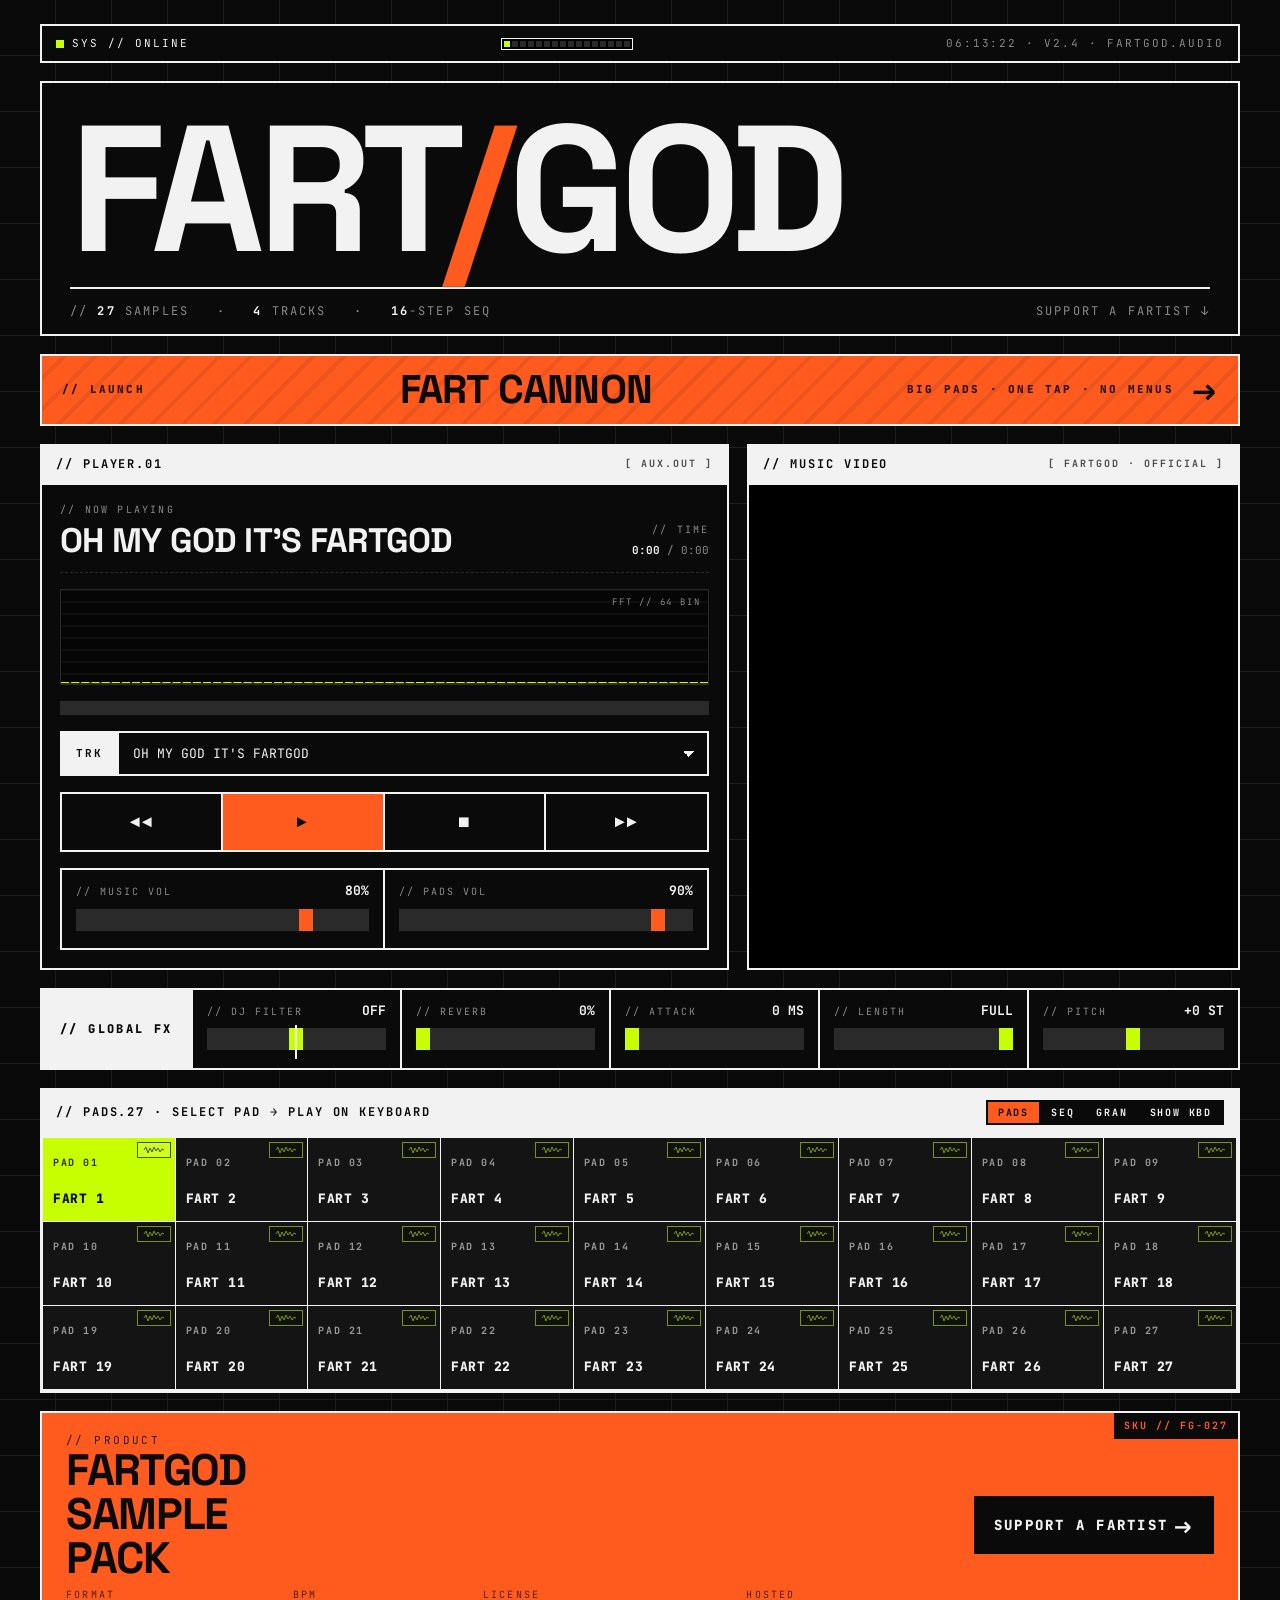
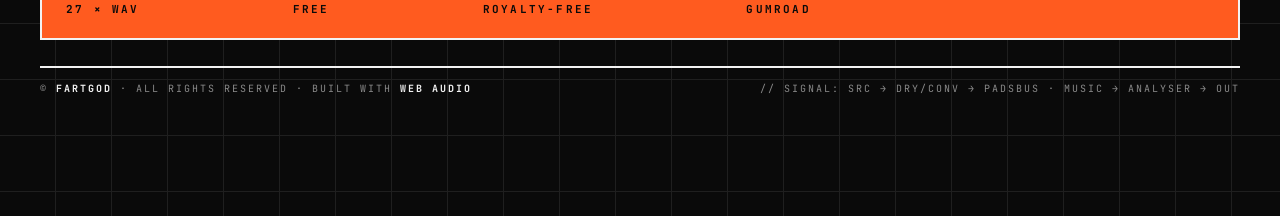
==== commit 6dc6e54b: "Shareable beat URLs + autosave + demo patterns - Encode the whole sequencer state (BPM, steps, 27 pa" ====
--- a/index.html
+++ b/index.html
@@ -1159,6 +1159,13 @@
             cursor: not-allowed;
         }
         .seq-transport button.export.empty:hover { background: var(--mute); color: var(--dim); }
+
+        /* SHARE + DEMO buttons */
+        .seq-transport button.share { background: var(--bg); color: var(--accent-2); border-right: 2px solid var(--fg); }
+        .seq-transport button.share:hover { background: var(--accent-2); color: var(--bg); }
+        .seq-transport button.share.flash { background: var(--accent-2); color: var(--bg); }
+        .seq-transport button.demo { background: var(--bg); color: var(--fg); border-right: 2px solid var(--fg); }
+        .seq-transport button.demo:hover { background: var(--fg); color: var(--bg); }
 
         /* Reverb style cycle (inside the reverb knob) */
         .rev-cycle {
@@ -1711,6 +1718,8 @@
                             <button id="seq-clear" title="Clear current pad">CLR</button>
                             <button id="seq-clear-all" title="Clear all sequences">CLR ALL</button>
                             <button id="seq-dup" title="Double the pattern length and duplicate every pad's steps into the second half">× 2</button>
+                            <button id="seq-demo" class="demo" title="Cycle through demo patterns">DEMO</button>
+                            <button id="seq-share" class="share" title="Copy a link that loads your current beat">SHARE</button>
                             <button id="seq-export" class="export empty" title="Click to download · Hold + drag to DAW">EXPORT</button>
                         </div>
                         <div class="stepper bpm-stepper">
@@ -3068,7 +3077,301 @@
             if (myToken !== renderToken) return;
             doRender(myToken);
         }, 200);
-    }
+        scheduleStateSave();
+    }
+
+    // ---------- Persistent state: URL hash + localStorage + share + demos ----------
+    // The state we round-trip: sequences (per active step + pitch), bpm,
+    // step count, per-pad params, and global FX. Music player / granular /
+    // octave / armed pad are session-only.
+    const STORAGE_KEY = 'fartgod-state-v1';
+    let suppressSave = false;
+
+    function getShareState() {
+        const seqs = sequences.map(s => s.slice(0, stepCount));
+        const hasAny = seqs.some(s => s.some(v => v !== null));
+        if (!hasAny) return null;
+
+        const pads = {};
+        for (let i = 0; i < sequences.length; i++) {
+            const p = {};
+            if (padTrim[i].start !== 0) p.s = +padTrim[i].start.toFixed(3);
+            if (padTrim[i].end   !== 1) p.e = +padTrim[i].end.toFixed(3);
+            if (padPitch[i] !== 0)              p.p = padPitch[i];
+            if (Math.abs(padFilter[i]) > 0.005) p.f = +padFilter[i].toFixed(2);
+            if (padReverbSend[i] !== 1)         p.r = +padReverbSend[i].toFixed(2);
+            if (Object.keys(p).length) pads[i] = p;
+        }
+
+        const fx = {};
+        const fv = parseFloat(filterKnob.value);
+        const rv = parseFloat(reverbSlider.value);
+        if (Math.abs(fv) > 0.005) fx.f = +fv.toFixed(2);
+        if (rv > 0.005)           fx.r = +rv.toFixed(2);
+        if (env.attack !== 0)     fx.a = env.attack;
+        if (env.length !== 5000)  fx.l = env.length;
+        if (globalPitch !== 0)    fx.p = globalPitch;
+
+        return { v: 1, bpm, steps: stepCount, seqs, pads, fx };
+    }
+
+    function clamp(n, lo, hi) { return Math.max(lo, Math.min(hi, n)); }
+
+    function applyShareState(state) {
+        if (!state || state.v !== 1) return false;
+        suppressSave = true;
+        try {
+            const newBpm = clamp(parseInt(state.bpm) || 120, BPM_MIN, BPM_MAX);
+            const newSteps = clamp(parseInt(state.steps) || 16, STEPS_MIN, STEPS_MAX);
+            setBPM(newBpm);
+            document.getElementById('bpm-input').value = newBpm;
+            setStepCount(newSteps);
+            document.getElementById('steps-input').value = newSteps;
+
+            for (let i = 0; i < sequences.length; i++) {
+                sequences[i].fill(null);
+                padTrim[i] = { start: 0, end: 1 };
+                padPitch[i] = 0;
+                padFilter[i] = 0;
+                padReverbSend[i] = 1;
+            }
+            (state.seqs || []).forEach((s, i) => {
+                if (!sequences[i] || !Array.isArray(s)) return;
+                s.forEach((v, j) => {
+                    if (j < STEPS_MAX) sequences[i][j] = (v === null || v === undefined) ? null : (parseInt(v) || 0);
+                });
+            });
+            Object.entries(state.pads || {}).forEach(([k, p]) => {
+                const i = parseInt(k);
+                if (isNaN(i) || !sequences[i]) return;
+                if (p.s !== undefined) padTrim[i].start = clamp(parseFloat(p.s), 0, 0.995);
+                if (p.e !== undefined) padTrim[i].end   = clamp(parseFloat(p.e), 0.005, 1);
+                if (p.p !== undefined) padPitch[i]      = clamp(parseInt(p.p) || 0, -24, 24);
+                if (p.f !== undefined) padFilter[i]     = clamp(parseFloat(p.f) || 0, -1, 1);
+                if (p.r !== undefined) padReverbSend[i] = clamp(parseFloat(p.r) || 0, 0, 2);
+            });
+
+            const fx = state.fx || {};
+            if (fx.f !== undefined) {
+                const v = clamp(parseFloat(fx.f), -1, 1);
+                filterKnob.value = v;
+                applyFilter(v);
+            } else {
+                filterKnob.value = 0;
+                applyFilter(0);
+            }
+            const newRev = fx.r !== undefined ? clamp(parseFloat(fx.r), 0, 1) : 0;
+            reverbSlider.value = newRev;
+            revSend.gain.setTargetAtTime(newRev, ctx.currentTime, 0.02);
+            document.getElementById('reverb-value').textContent = Math.round(newRev * 100) + '%';
+            env.attack = fx.a !== undefined ? clamp(parseInt(fx.a) || 0, 0, 500) : 0;
+            envAtt.value = env.attack;
+            envAttV.textContent = env.attack + ' MS';
+            env.length = fx.l !== undefined ? clamp(parseInt(fx.l) || 5000, 30, 5000) : 5000;
+            envLen.value = env.length;
+            envLenV.textContent = env.length >= 5000 ? 'FULL' : env.length + ' MS';
+            globalPitch = fx.p !== undefined ? clamp(parseInt(fx.p) || 0, -24, 24) : 0;
+            gPitch.value = globalPitch;
+            gPitchV.textContent = (globalPitch > 0 ? '+' : '') + globalPitch + ' ST';
+
+            renderSteps();
+            refreshPadIndicators();
+        } finally {
+            suppressSave = false;
+        }
+        return true;
+    }
+
+    function encodeStateToHash(state) {
+        const json = JSON.stringify(state);
+        // base64url, strip padding
+        return btoa(unescape(encodeURIComponent(json)))
+            .replace(/\+/g, '-').replace(/\//g, '_').replace(/=+$/, '');
+    }
+    function decodeStateFromHash(b64) {
+        try {
+            const padded = b64.replace(/-/g, '+').replace(/_/g, '/') +
+                '='.repeat((4 - b64.length % 4) % 4);
+            return JSON.parse(decodeURIComponent(escape(atob(padded))));
+        } catch (e) {
+            console.warn('Failed to decode share state:', e);
+            return null;
+        }
+    }
+
+    let saveTimer = null;
+    function scheduleStateSave() {
+        if (suppressSave) return;
+        if (saveTimer) clearTimeout(saveTimer);
+        saveTimer = setTimeout(() => {
+            const state = getShareState();
+            try {
+                if (state) {
+                    const json = JSON.stringify(state);
+                    localStorage.setItem(STORAGE_KEY, json);
+                    history.replaceState(null, '', '#b=' + encodeStateToHash(state));
+                } else {
+                    localStorage.removeItem(STORAGE_KEY);
+                    history.replaceState(null, '', location.pathname + location.search);
+                }
+            } catch (e) {
+                console.warn('State save failed:', e);
+            }
+        }, 250);
+    }
+
+    function flashBtn(btn, msg, ms) {
+        if (!btn) return;
+        const orig = btn.dataset.origLabel || btn.textContent;
+        btn.dataset.origLabel = orig;
+        btn.textContent = msg;
+        btn.classList.add('flash');
+        clearTimeout(btn._flashTimer);
+        btn._flashTimer = setTimeout(() => {
+            btn.textContent = orig;
+            btn.classList.remove('flash');
+        }, ms || 1400);
+    }
+
+    // SHARE button
+    const shareBtn = document.getElementById('seq-share');
+    shareBtn.addEventListener('click', async () => {
+        const state = getShareState();
+        if (!state) { flashBtn(shareBtn, 'ADD A HIT FIRST', 1500); return; }
+        const url = location.origin + location.pathname + '#b=' + encodeStateToHash(state);
+        try {
+            await navigator.clipboard.writeText(url);
+            flashBtn(shareBtn, 'COPIED ✓');
+        } catch (e) {
+            // Fallback for older browsers / non-secure contexts
+            try {
+                const ta = document.createElement('textarea');
+                ta.value = url;
+                ta.style.position = 'fixed'; ta.style.opacity = '0';
+                document.body.appendChild(ta);
+                ta.select();
+                document.execCommand('copy');
+                ta.remove();
+                flashBtn(shareBtn, 'COPIED ✓');
+            } catch (_) {
+                flashBtn(shareBtn, 'COPY FAILED', 1800);
+            }
+        }
+    });
+
+    // ---------- DEMO patterns ----------
+    // Three short patterns that exercise different pads, BPMs, and FX so
+    // first-touch never lands on an empty grid. They cycle on each click.
+    function steps16(positions, semi = 0) {
+        const arr = new Array(16).fill(null);
+        positions.forEach(p => { arr[p] = semi; });
+        return arr;
+    }
+    function chromaticWalk(starts) {
+        // [step, semi] pairs
+        const arr = new Array(16).fill(null);
+        starts.forEach(([p, s]) => { arr[p] = s; });
+        return arr;
+    }
+    const EMPTY16 = () => new Array(16).fill(null);
+    function buildSeqs(map) {
+        const out = sampleFiles.map(() => EMPTY16());
+        Object.entries(map).forEach(([k, v]) => {
+            const i = parseInt(k);
+            if (!isNaN(i) && out[i]) out[i] = v;
+        });
+        return out;
+    }
+    const DEMOS = [
+        {
+            name: 'BOOM',
+            v: 1, bpm: 88, steps: 16,
+            seqs: buildSeqs({
+                0:  steps16([0, 8]),                        // PAD 01 — kick on 1, 9
+                4:  steps16([4, 12]),                       // PAD 05 — snare on 5, 13
+                9:  steps16([0,2,4,6,8,10,12,14]),          // PAD 10 — 8th hats
+                17: steps16([6, 14], -5),                   // PAD 18 — pitched accent
+            }),
+            pads: { 4: { r: 1.4 }, 9: { p: 5 } },
+            fx: { r: 0.18 }
+        },
+        {
+            name: 'WET',
+            v: 1, bpm: 70, steps: 16,
+            seqs: buildSeqs({
+                0:  steps16([0, 6, 8, 14]),                 // offbeat kick
+                4:  steps16([4, 12]),                       // snare
+                14: steps16([0,1,2,3, 8,9,10,11]),          // 16th hats clusters
+                7:  chromaticWalk([[3,2],[7,4],[11,7],[15,2]]),
+            }),
+            pads: { 4: { r: 1.6 }, 7: { r: 1.2, p: 7 }, 14: { p: 12 } },
+            fx: { r: 0.42 }
+        },
+        {
+            name: 'PUMP',
+            v: 1, bpm: 124, steps: 16,
+            seqs: buildSeqs({
+                0:  steps16([0, 4, 8, 12]),                 // four-on-the-floor
+                11: steps16([2, 6, 10, 14]),                // off-hat
+                5:  steps16([4, 12]),                       // clap
+                20: chromaticWalk([[0,0],[4,5],[8,7],[12,12]]),
+            }),
+            pads: { 5: { r: 1.3 }, 20: { p: -5 } },
+            fx: { r: 0.12, f: 0.0 }
+        }
+    ];
+    let demoIdx = -1;
+    let demoConfirmTimer = null;
+    let demoConfirmArmed = false;
+    const demoBtn = document.getElementById('seq-demo');
+    function loadDemo(d) {
+        // Pad the seqs out to STEPS_MAX so the structure matches the state shape.
+        const seqs = d.seqs.map(s => {
+            const padded = new Array(STEPS_MAX).fill(null);
+            for (let i = 0; i < s.length && i < STEPS_MAX; i++) padded[i] = s[i];
+            return padded;
+        });
+        const state = { v: 1, bpm: d.bpm, steps: d.steps, seqs, pads: d.pads || {}, fx: d.fx || {} };
+        applyShareState(state);
+        // After applying, persist the demo too so a refresh keeps it.
+        scheduleStateSave();
+        setMode('SEQ');
+    }
+    demoBtn.addEventListener('click', () => {
+        // If user has unsaved-looking content, require a second click to confirm.
+        const userHasContent = getShareState() !== null && !demoConfirmArmed;
+        if (userHasContent && demoIdx === -1) {
+            demoConfirmArmed = true;
+            flashBtn(demoBtn, 'CLICK AGAIN', 1500);
+            clearTimeout(demoConfirmTimer);
+            demoConfirmTimer = setTimeout(() => { demoConfirmArmed = false; }, 1500);
+            return;
+        }
+        demoConfirmArmed = false;
+        demoIdx = (demoIdx + 1) % DEMOS.length;
+        const d = DEMOS[demoIdx];
+        loadDemo(d);
+        flashBtn(demoBtn, d.name + ' ✓', 1200);
+    });
+
+    // ---------- Initial state load ----------
+    // Priority: URL hash (someone shared a beat) > localStorage (returning user) > empty grid.
+    // Either way, jump straight to SEQ so the user sees their beat without hunting for the tab.
+    (function bootState() {
+        const hash = location.hash || '';
+        const m = hash.match(/^#b=(.+)$/);
+        if (m) {
+            const state = decodeStateFromHash(m[1]);
+            if (state && applyShareState(state)) { setMode('SEQ'); return; }
+        }
+        try {
+            const saved = localStorage.getItem(STORAGE_KEY);
+            if (saved) {
+                const state = JSON.parse(saved);
+                if (applyShareState(state)) { setMode('SEQ'); return; }
+            }
+        } catch (e) { console.warn('localStorage load failed:', e); }
+    })();
 
     // If the user presses the button before the 200ms debounce finishes,
     // skip the wait and render immediately so the drag is ready right away.
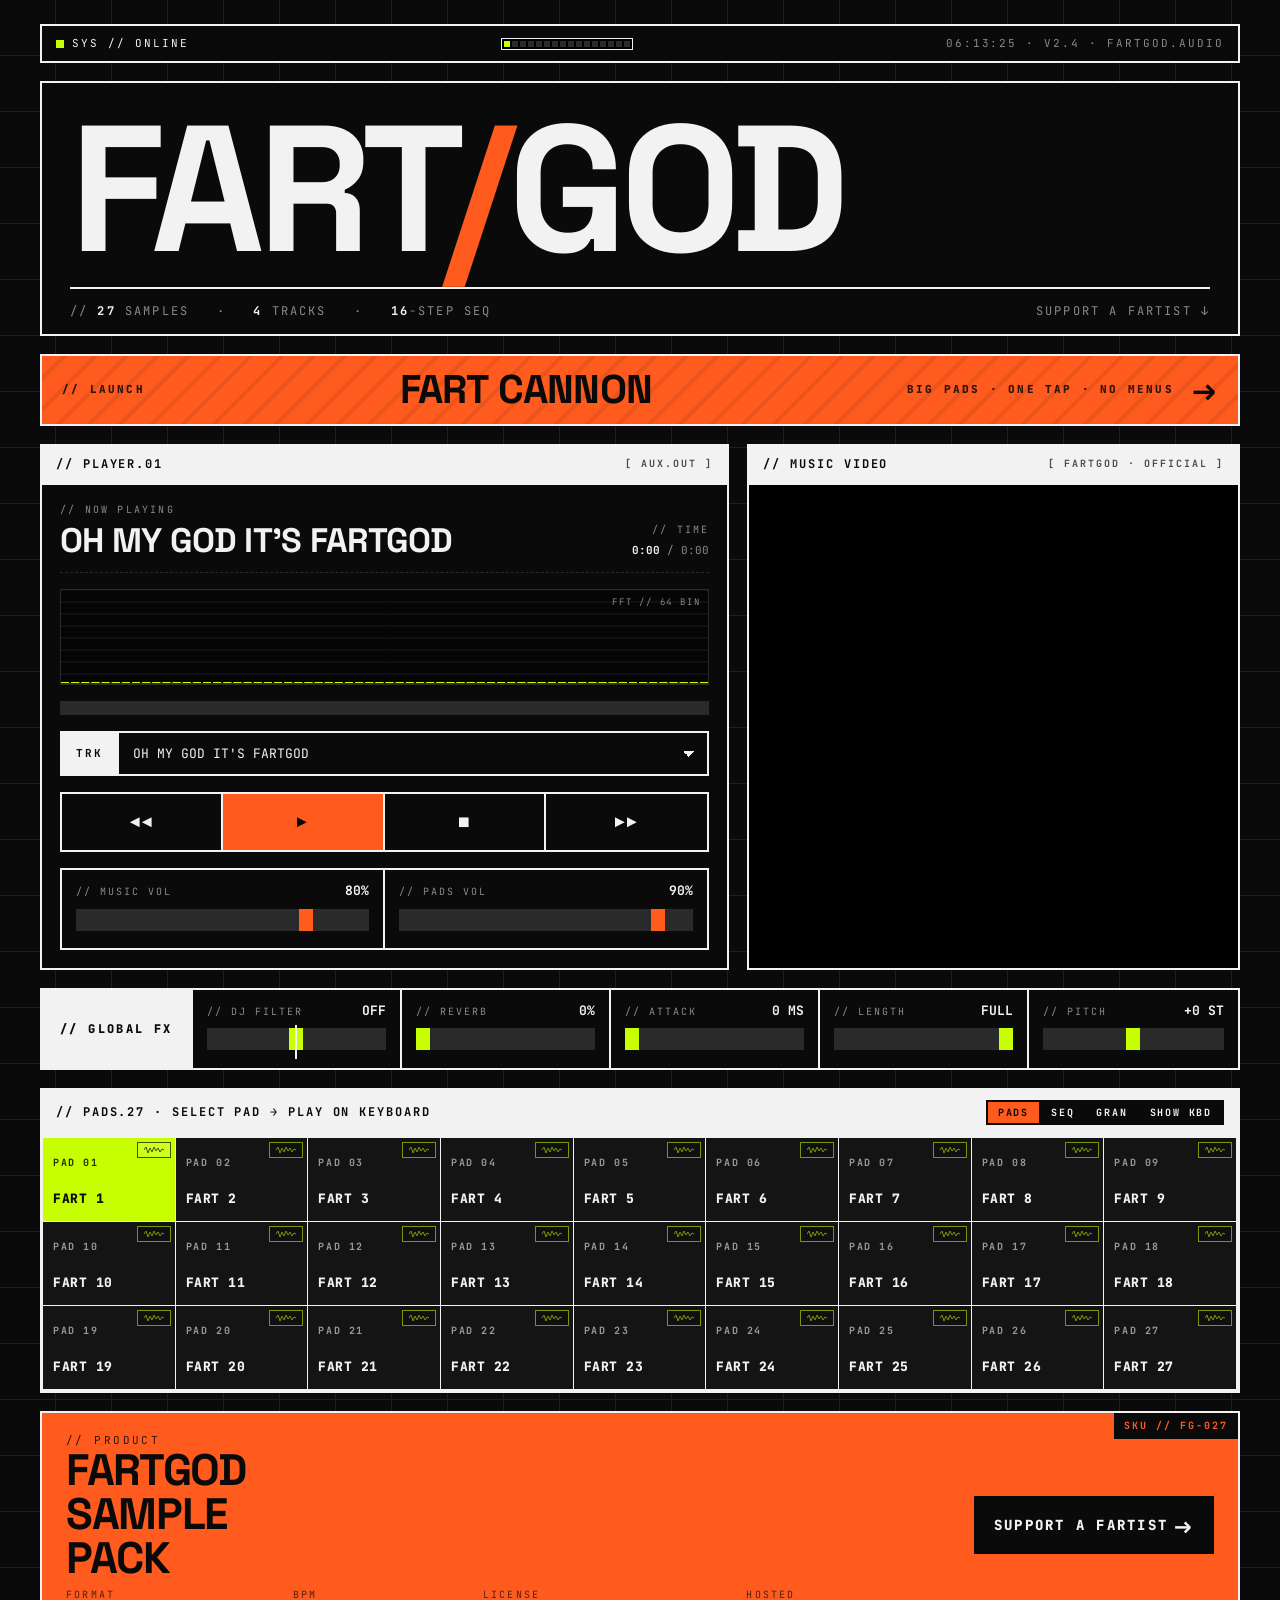
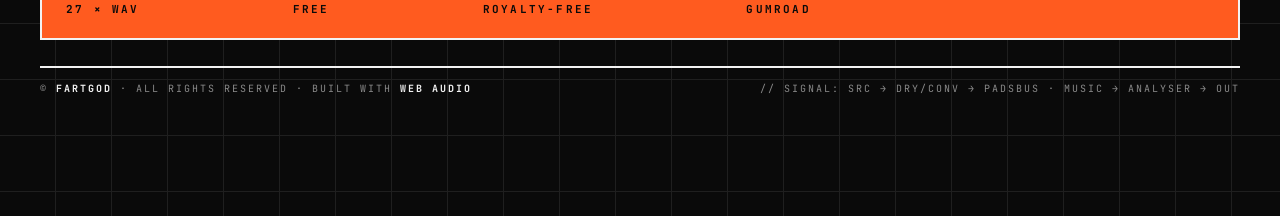
==== commit d78a208a: "Mobile-first reflow: pads land first, sticky transport, full FX access - Switch .wrap to flex-column" ====
--- a/index.html
+++ b/index.html
@@ -1529,8 +1529,13 @@
             .buy .cta { padding: 12px 14px; font-size: 12px; margin-top: 14px; }
             .buy .barcode { font-size: 8px; padding: 4px 8px; }
 
-            /* GLOBAL FX — hidden on phone */
-            .gfx { display: none; }
+            /* GLOBAL FX on phone — kept but compact so users still reach
+               filter / reverb / pitch without leaving the page. */
+            .gfx { grid-template-columns: 1fr 1fr; }
+            .gfx .gfx-title { grid-column: 1 / -1; border-right: none; border-bottom: 2px solid var(--fg); min-height: 32px; padding: 0 12px; font-size: 10px; }
+            .gfx .gfx-knob { padding: 8px 12px; }
+            .gfx .klbl { font-size: 9px; margin-bottom: 6px; }
+            .gfx .klbl b { font-size: 11px; }
 
             /* Pack module — compact head, tab strip */
             .pack { margin-top: 10px; }
@@ -1576,6 +1581,83 @@
             .pad .name { font-size: 11px; }
             .tbtn { font-size: 12px; padding: 10px 2px; min-height: 42px; }
             .seq-transport button { font-size: 10px; padding: 9px 4px; }
+        }
+
+        /* ============================================================
+           MOBILE-FIRST FLOW (≤ 700px)
+           - Reorder so pads land directly under a compact hero (the
+             player + music video stop pushing the play surface below
+             the fold).
+           - Sticky seq transport so PLAY/REC/SHARE/EXPORT stay reachable
+             without scrolling back up while editing a beat.
+           - Smaller, less greedy music-video frame.
+           ============================================================ */
+        @media (max-width: 700px) {
+            .wrap {
+                display: flex;
+                flex-direction: column;
+                gap: 10px;
+            }
+            /* Margins on individual modules would compound with flex gap */
+            .wrap > .topbar,
+            .wrap > .hero,
+            .wrap > .cannon,
+            .wrap > .grid,
+            .wrap > .gfx,
+            .wrap > .pack,
+            .wrap > .kbd-wrap,
+            .wrap > .buy {
+                margin-top: 0;
+                margin-bottom: 0;
+            }
+            .topbar    { order: 1; position: sticky; top: 0; z-index: 60; }
+            .hero      { order: 2; }
+            .pack      { order: 3; }
+            .kbd-wrap  { order: 4; }
+            .gfx       { order: 5; }
+            .cannon    { order: 6; }
+            .grid      { order: 7; }
+            .buy       { order: 8; }
+            .footer    { order: 9; }
+
+            /* Sticky seq transport when actively sequencing */
+            body.mode-seq .pack .seq.show {
+                position: relative;
+            }
+            body.mode-seq .pack .seq.show .seq-bar {
+                position: sticky;
+                top: 32px;   /* clears the sticky topbar */
+                z-index: 40;
+                background: var(--bg);
+                box-shadow: 0 4px 0 0 var(--bg);
+            }
+
+            /* Keep the 9-button transport in a single row, but let it
+               horizontally scroll on tiny screens so labels never get
+               clipped. The sticky bar stays slim that way. */
+            .seq-transport {
+                overflow-x: auto;
+                scrollbar-width: none;
+            }
+            .seq-transport::-webkit-scrollbar { display: none; }
+            .seq-transport button {
+                flex: 0 0 auto;
+                min-height: 44px;
+                padding: 10px 12px;
+                font-size: 11px;
+                white-space: nowrap;
+            }
+
+            /* Compact music video — was eating the whole viewport */
+            .video .video-frame { max-height: 220px; overflow: hidden; }
+
+            /* Bigger hit target on small touch screens */
+            .step { touch-action: manipulation; }
+        }
+
+        /* The smallest screens — even tighter sticky offset */
+        @media (max-width: 420px) {
+            body.mode-seq .pack .seq.show .seq-bar { top: 32px; }
         }
     </style>
 </head>
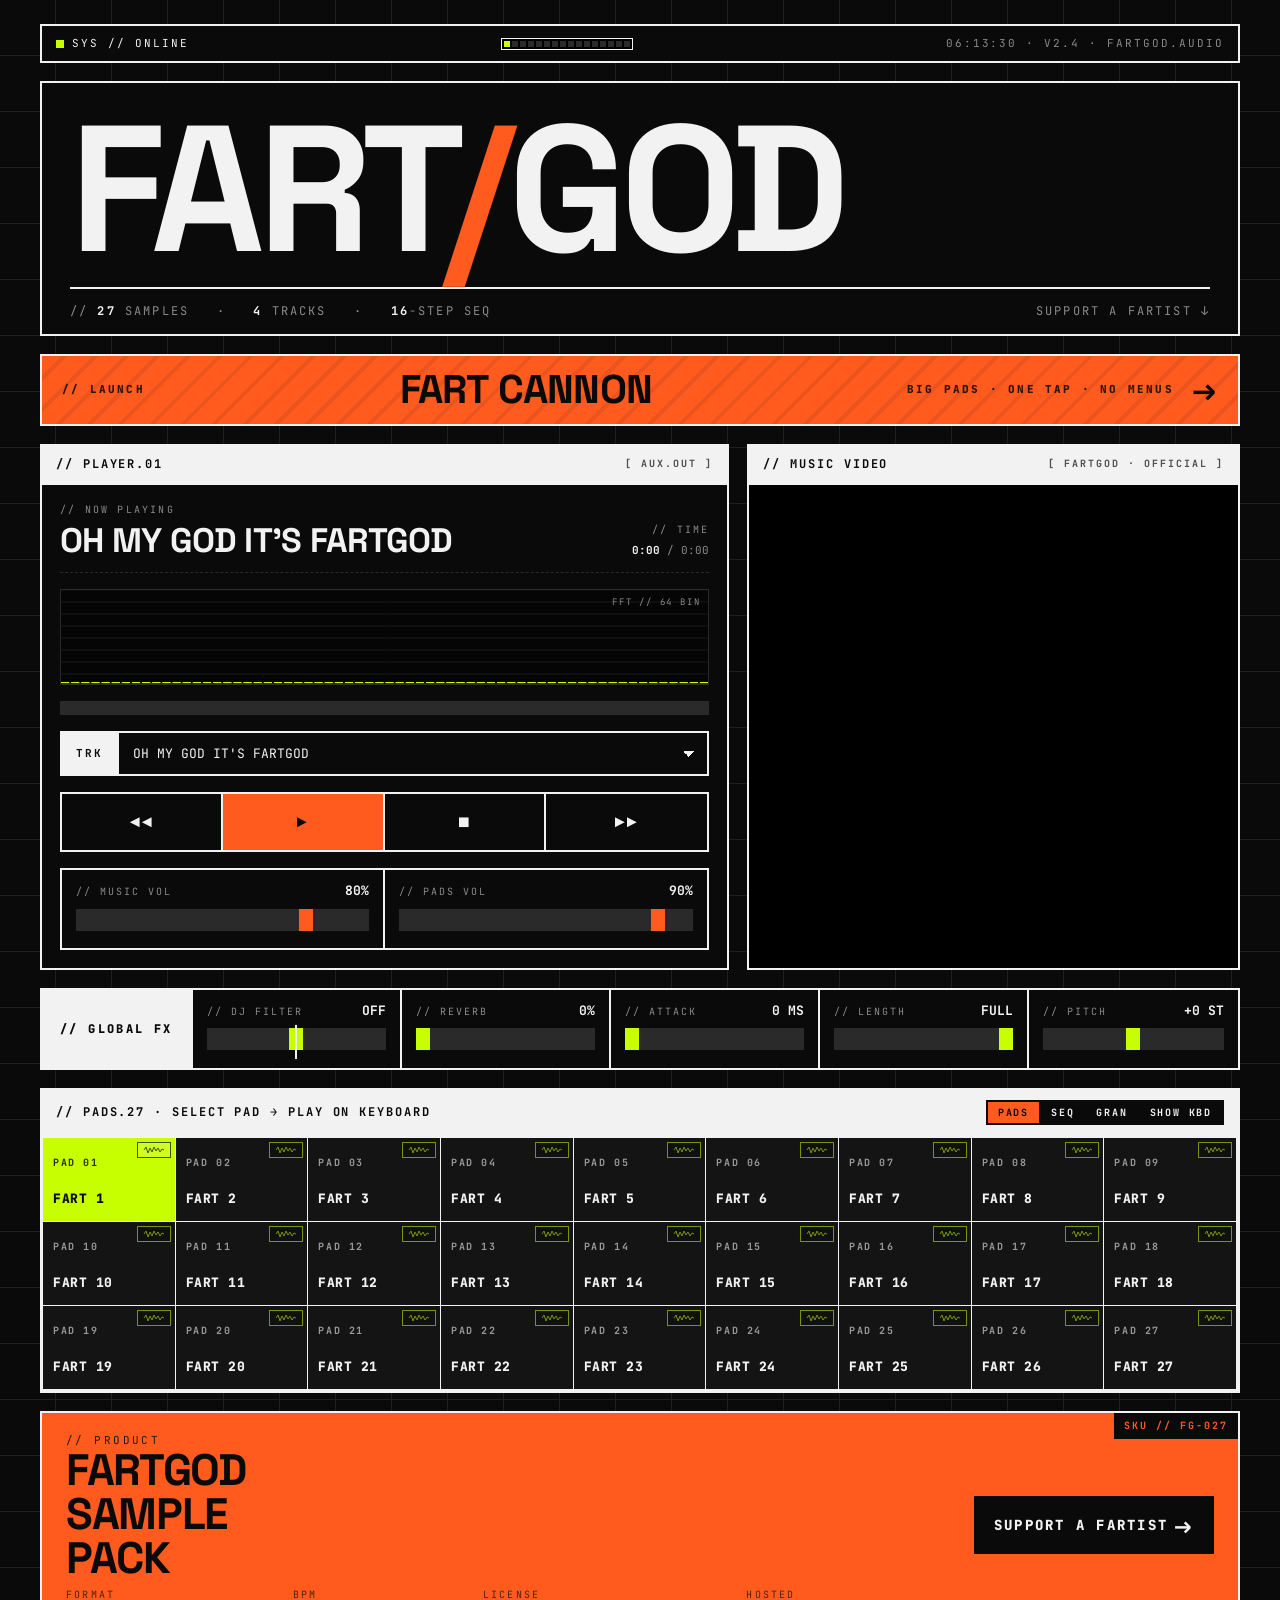
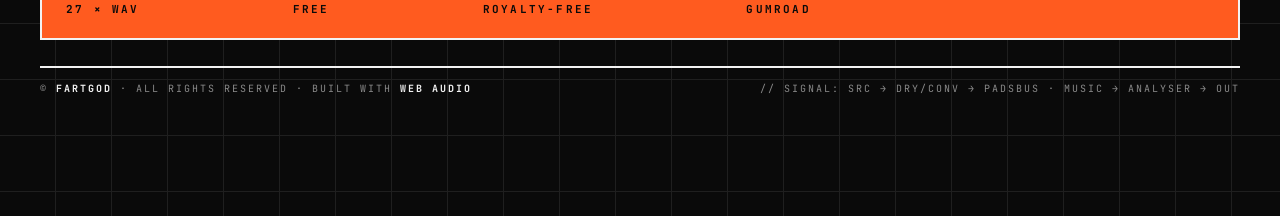
==== commit 5f6c2504: "Load audio from the site itself instead of raw.githubusercontent.com Shit Yo Pants failed to play fr" ====
--- a/index.html
+++ b/index.html
@@ -1965,9 +1965,9 @@
        - Properly anchored on-screen piano keyboard
        ========================================================= */
 
-    const baseURL  = "https://raw.githubusercontent.com/iamfartgod/iamfartgod.github.io/main/FartGodSamplePack/";
-    const musicURL = "https://raw.githubusercontent.com/iamfartgod/iamfartgod.github.io/main/FartGodMusic/";
-    const reverbURL= "https://raw.githubusercontent.com/iamfartgod/iamfartgod.github.io/main/impulse-response.wav";
+    const baseURL  = "FartGodSamplePack/";
+    const musicURL = "FartGodMusic/";
+    const reverbURL= "impulse-response.wav";
 
     // ---------- Audio graph ----------
     const AC = window.AudioContext || window.webkitAudioContext;
